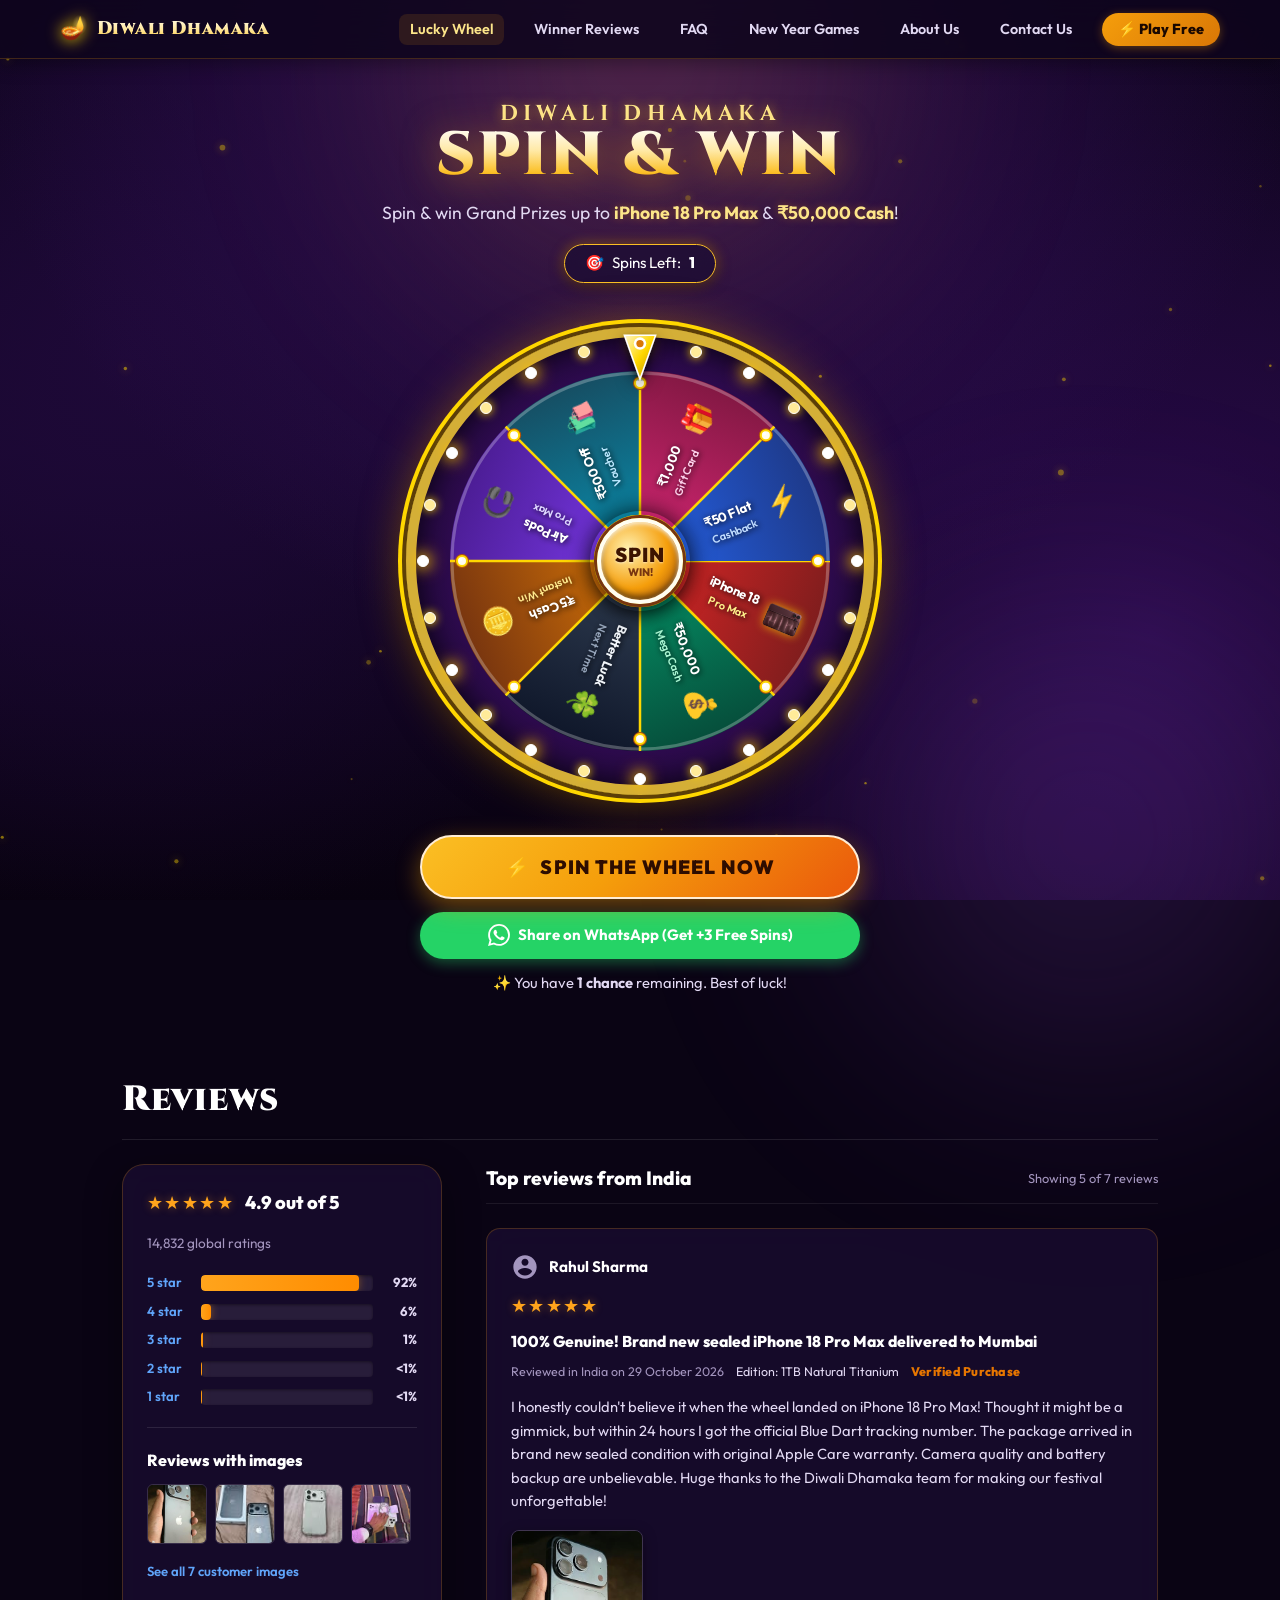
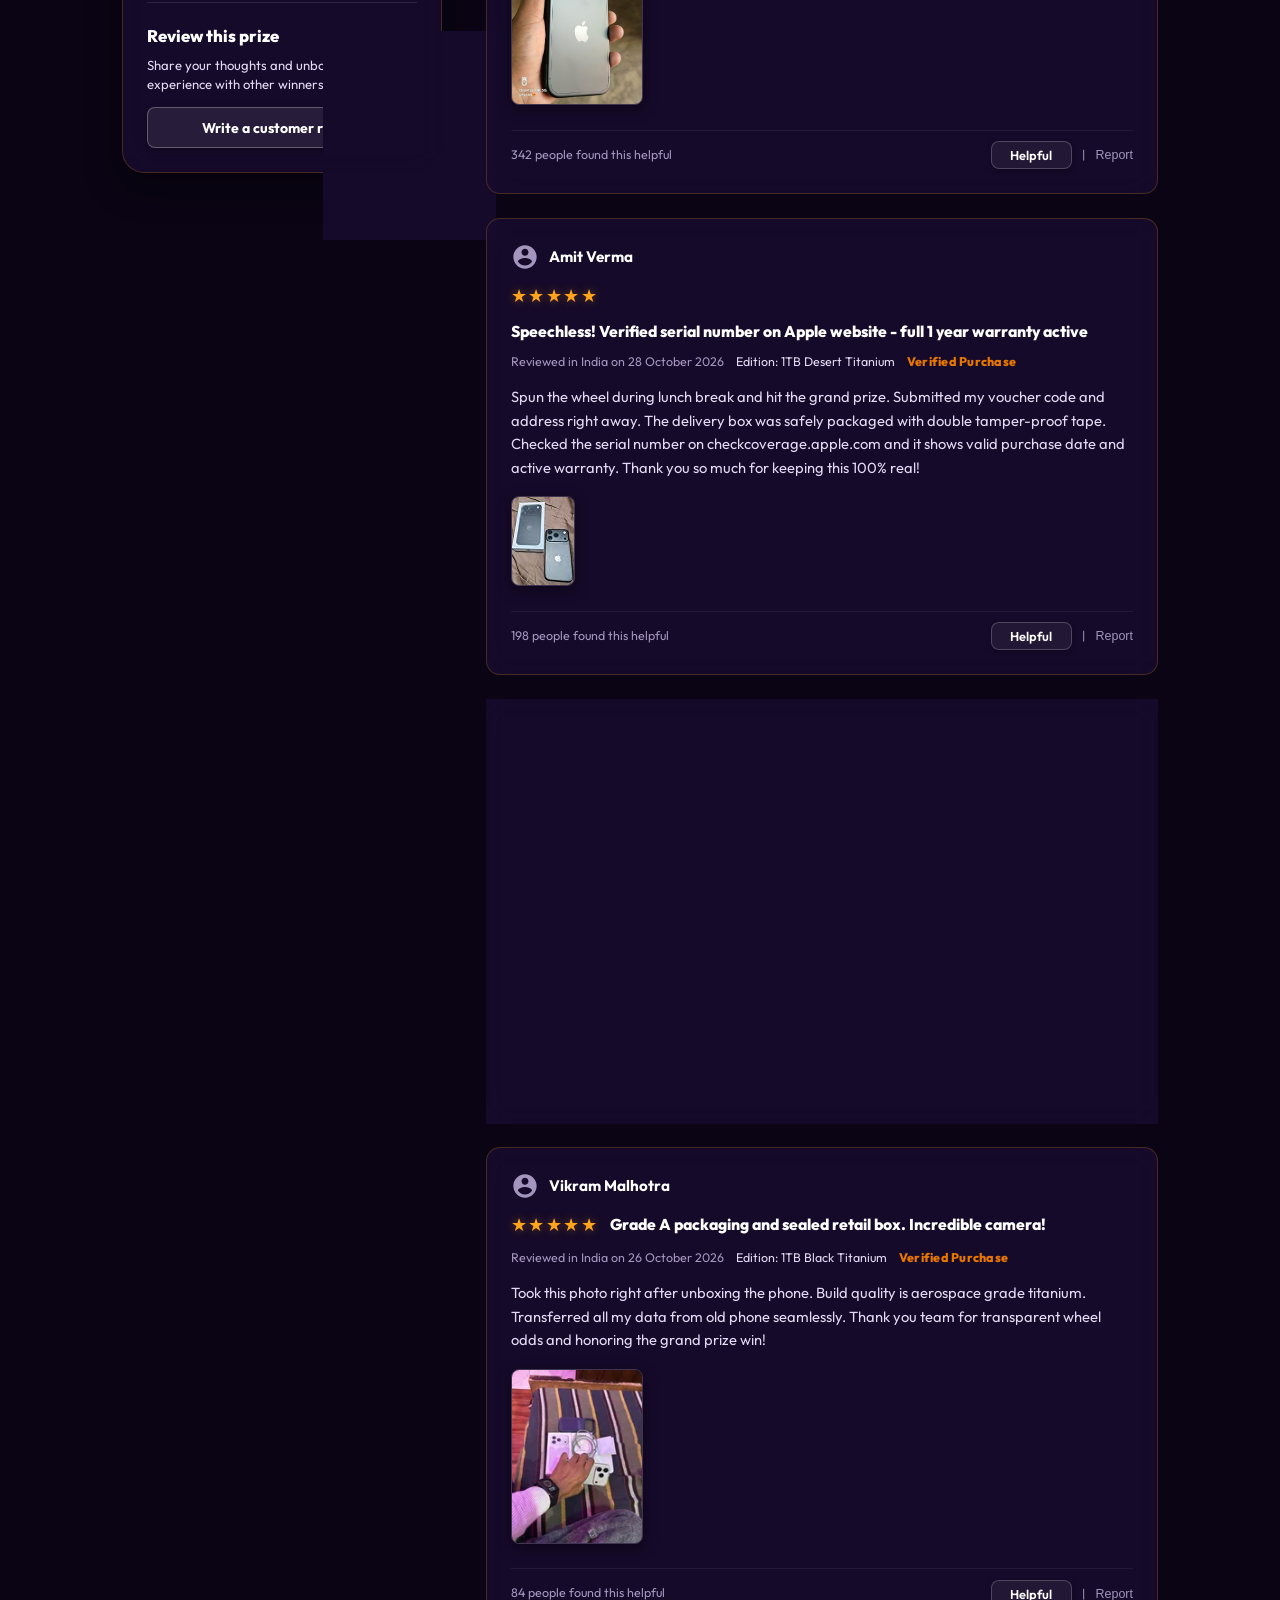
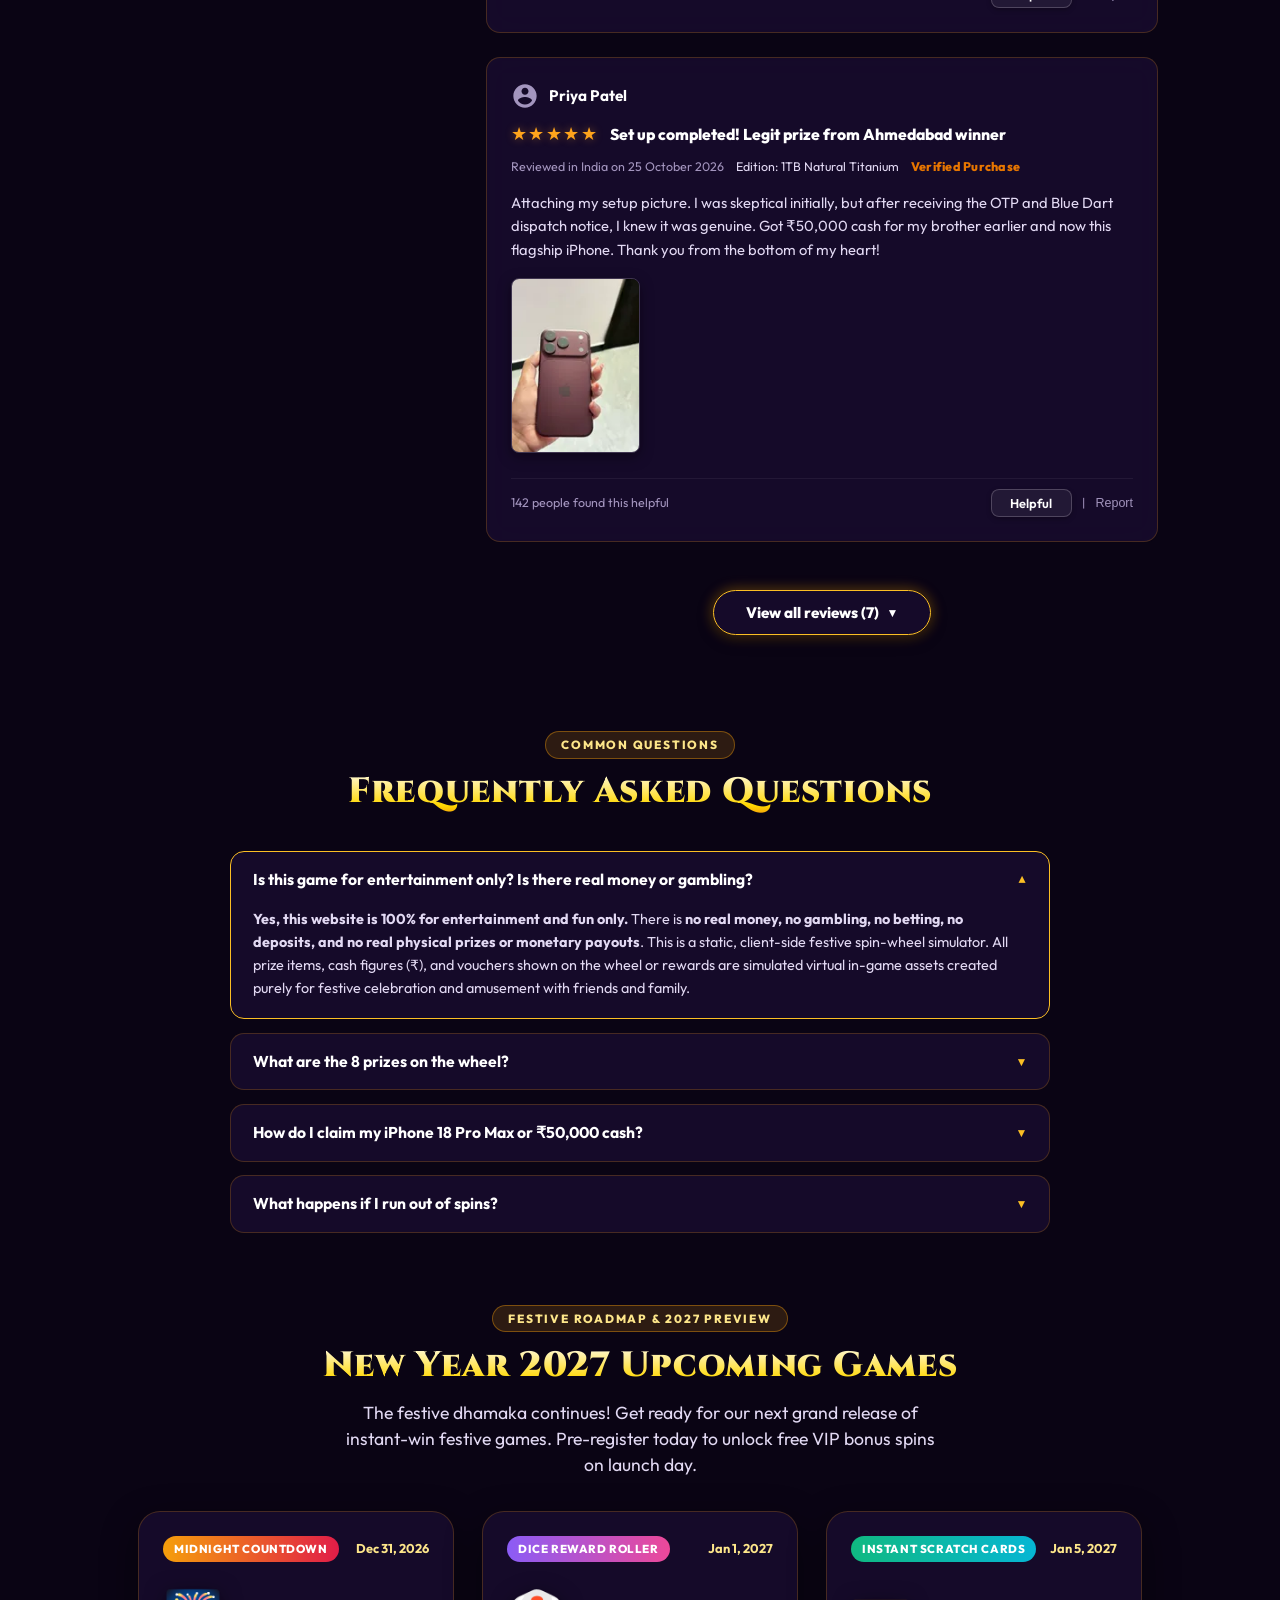
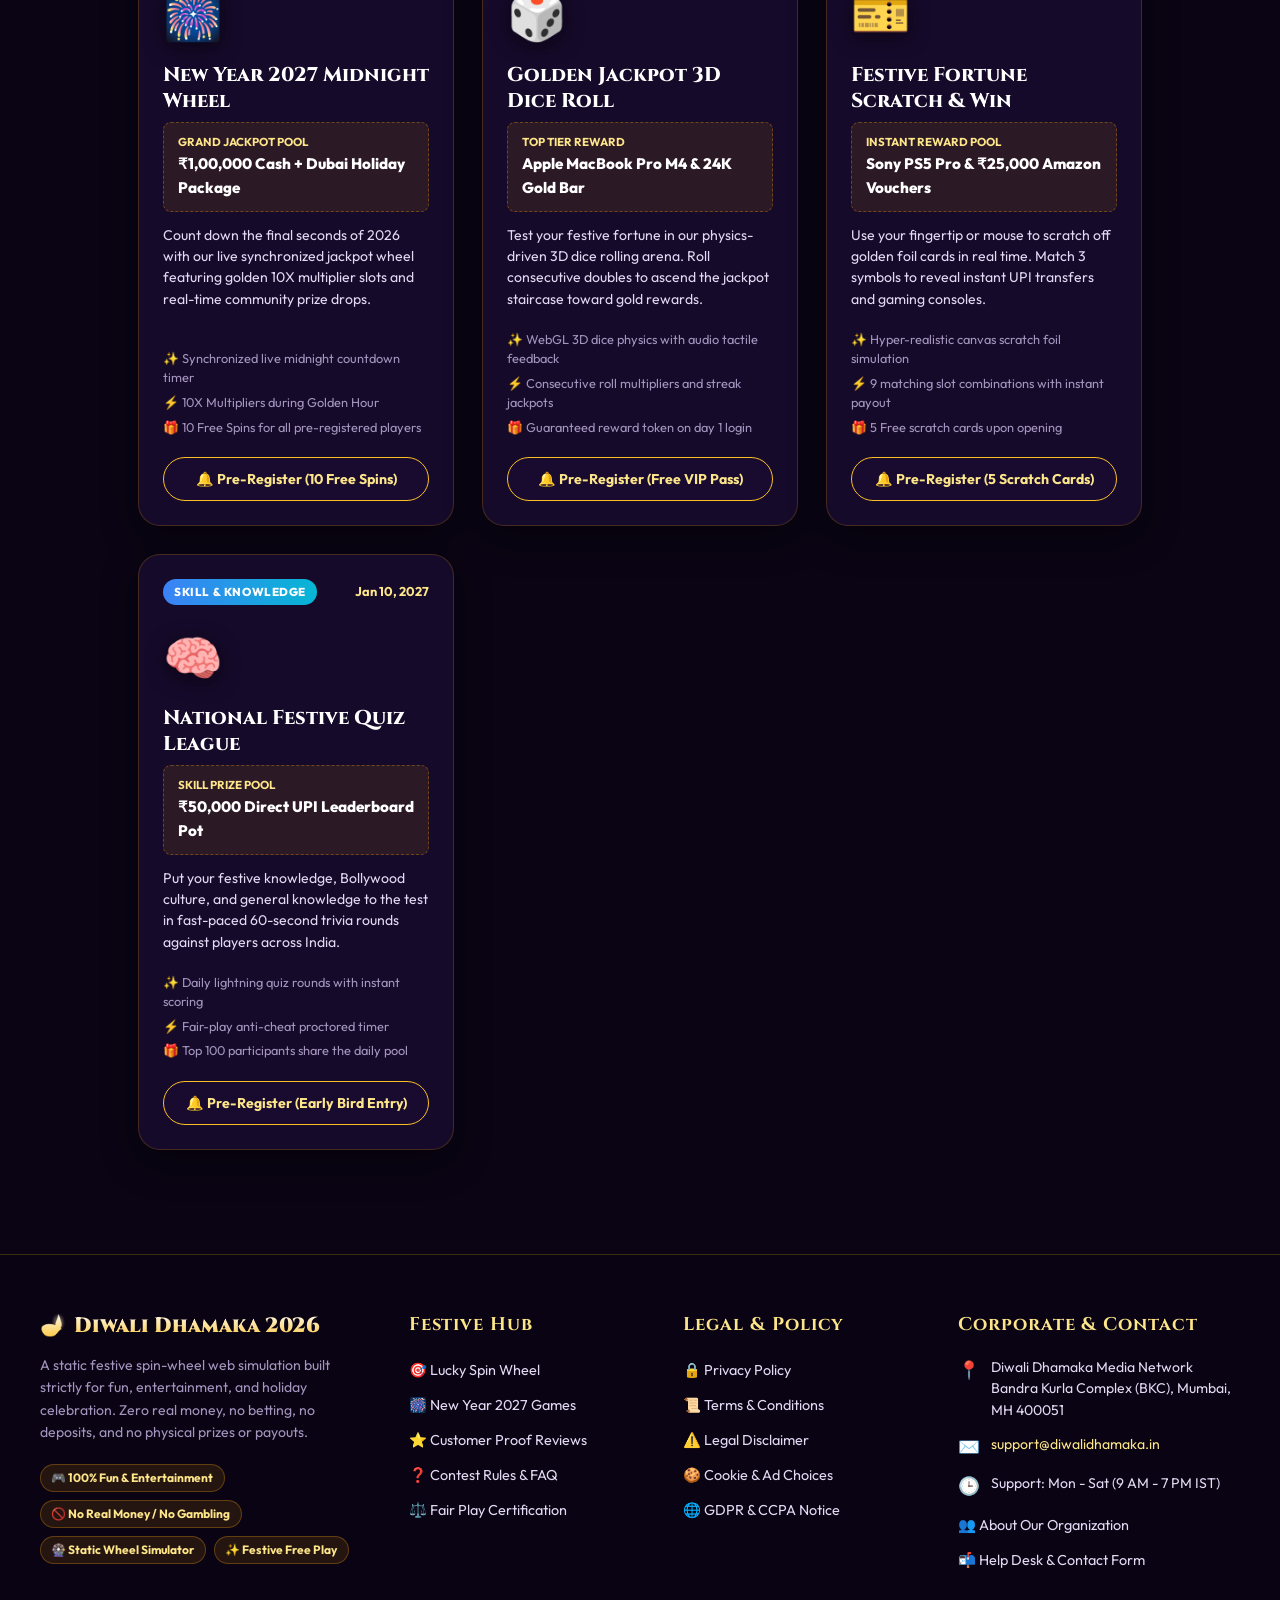
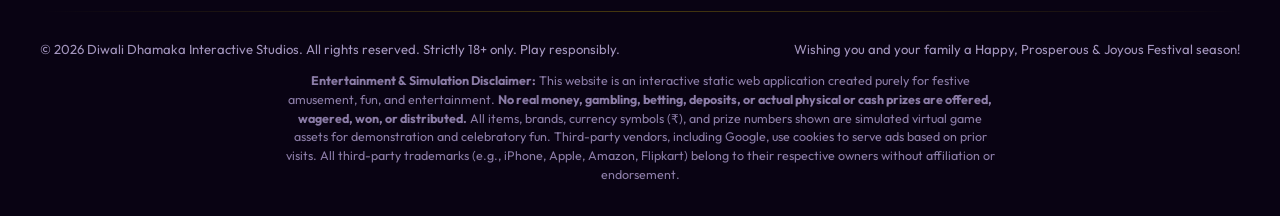
==== index.html @ ac64fba9 "Diwali dhamaka website" ====
<!DOCTYPE html>
<html lang="en">
<head>
  <meta charset="UTF-8">
  <meta name="viewport" content="width=device-width, initial-scale=1.0, maximum-scale=5.0">
  <title>Mega Spin & Win - Diwali Dhamaka 2026</title>
  <meta name="description" content="Spin the lucky wheel to win mega grand prizes including iPhone 18 Pro Max, Rs. 50,000 cash, gift vouchers, and instant rewards!">
  <link rel="preconnect" href="https://fonts.googleapis.com">
  <link rel="preconnect" href="https://fonts.gstatic.com" crossorigin>
  <link href="https://fonts.googleapis.com/css2?family=Cinzel:wght@700;900&family=Outfit:wght@400;500;600;700;800;900&display=swap" rel="stylesheet">
  <link rel="stylesheet" href="styles.css">
</head>
<body>
  <!-- Ambient Background Sparkles & Glows -->
  <div class="ambient-glow glow-top"></div>
  <div class="ambient-glow glow-bottom"></div>
  <canvas id="ambient-canvas" class="ambient-canvas" aria-hidden="true"></canvas>

  <!-- Navigation Header (Responsive & Accessible) -->
  <nav class="site-nav" aria-label="Main Navigation">
    <div class="nav-container">
      <a href="index.html" class="nav-brand">
        <span class="nav-brand-logo">🪔</span>
        <span class="nav-brand-text">Diwali Dhamaka</span>
      </a>

      <ul class="nav-links">
        <li><a href="index.html#wheel-section" class="nav-link active">Lucky Wheel</a></li>
        <li><a href="index.html#reviews" class="nav-link">Winner Reviews</a></li>
        <li><a href="index.html#faq" class="nav-link">FAQ</a></li>
        <li><a href="index.html#upcoming-games" class="nav-link">New Year Games</a></li>
        <li><a href="about-us.html" class="nav-link">About Us</a></li>
        <li><a href="contact-us.html" class="nav-link">Contact Us</a></li>
        <li><a href="index.html#wheel-section" class="nav-link nav-highlight-btn">⚡ Play Free</a></li>
      </ul>

      <button type="button" class="mobile-menu-toggle" id="mobile-menu-toggle" aria-label="Toggle navigation menu" aria-expanded="false">
        ☰
      </button>
    </div>

    <!-- Collapsible Mobile Drawer -->
    <div class="mobile-nav-drawer" id="mobile-nav-drawer">
      <ul class="mobile-nav-list">
        <li><a href="index.html#wheel-section">🎯 Lucky Wheel</a></li>
        <li><a href="index.html#reviews">⭐ Winner Reviews (Amazon Proof)</a></li>
        <li><a href="index.html#faq">❓ Contest Rules &amp; FAQ</a></li>
        <li><a href="index.html#upcoming-games">🎆 New Year 2027 Games</a></li>
        <li><a href="about-us.html">👥 About Us &amp; Organization</a></li>
        <li><a href="contact-us.html">📬 Contact Us &amp; Support</a></li>
        <li><a href="privacy-policy.html">🔒 Privacy Policy</a></li>
        <li><a href="terms.html">📜 Terms of Service</a></li>
        <li><a href="disclaimer.html">⚠️ Legal Disclaimer</a></li>
      </ul>
    </div>
  </nav>

  <!-- Header Section -->
  <header class="site-header">
    <div class="header-container">
      <h1 class="main-title">
        <span class="title-sub">DIWALI DHAMAKA</span>
        <span class="title-main">SPIN &amp; WIN</span>
      </h1>
      <p class="subtitle">Spin &amp; win Grand Prizes up to <strong class="highlight-gold">iPhone 18 Pro Max</strong> &amp; <strong class="highlight-gold">₹50,000 Cash</strong>!</p>
      
      <!-- Top Action Bar (Spins Left only) -->
      <div class="top-stats-bar">
        <div class="stat-pill" id="spins-pill">
          <span class="stat-icon">🎯</span>
          <span class="stat-label">Spins Left:</span>
          <span class="stat-val" id="spins-count">1</span>
        </div>
      </div>
    </div>
  </header>

  <!-- Main Game Stage -->
  <main class="game-container">
    <div class="game-layout">

      <!-- Centered Wheel Section -->
      <section class="wheel-section" id="wheel-section" aria-label="Lucky Spin Wheel">
        <div class="wheel-stage">
          <!-- Outer Golden Glow Ring with Bulbs -->
          <div class="wheel-border-rim" id="wheel-rim">
            <!-- Dynamic 24 LED light bulbs injected via JS -->
            <div class="lights-container" id="lights-container" aria-hidden="true"></div>
            
            <!-- Needle / Ticker at 12 O'Clock -->
            <div class="wheel-ticker" id="wheel-ticker" aria-hidden="true">
              <svg viewBox="0 0 40 50" class="ticker-svg">
                <defs>
                  <linearGradient id="ticker-grad" x1="0%" y1="0%" x2="100%" y2="100%">
                    <stop offset="0%" stop-color="#fff6cc" />
                    <stop offset="50%" stop-color="#ffd700" />
                    <stop offset="100%" stop-color="#b8860b" />
                  </linearGradient>
                  <filter id="ticker-shadow" x="-30%" y="-30%" width="160%" height="160%">
                    <feDropShadow dx="0" dy="4" stdDeviation="3" flood-color="rgba(0,0,0,0.6)" />
                  </filter>
                </defs>
                <polygon points="20,48 5,6 35,6" fill="url(#ticker-grad)" filter="url(#ticker-shadow)" stroke="#fff" stroke-width="1.5" />
                <circle cx="20" cy="14" r="6" fill="#fff" />
                <circle cx="20" cy="14" r="3.5" fill="#d97706" />
              </svg>
            </div>

            <!-- Canvas Element for Wheel -->
            <div class="canvas-wrapper">
              <canvas id="wheel-canvas" width="600" height="600" role="img" aria-label="Spin and win wheel with 8 prizes: iPhone 18 Pro Max, 50,000 rupees, Better luck next time, 5 rupee, AirPods Pro Max, 500 rupee voucher, 1,000 gift card, and 50 rupee cashback"></canvas>
            </div>

            <!-- Center Metallic Spin Button -->
            <div class="wheel-center-hub">
              <button id="spin-btn" class="center-spin-btn" aria-label="Spin the wheel">
                <span class="btn-glow"></span>
                <span class="btn-text">SPIN</span>
                <span class="btn-sub">WIN!</span>
              </button>
            </div>
          </div>
        </div>

        <!-- Wheel Controls & Bonus Actions -->
        <div class="wheel-actions">
          <button id="big-spin-btn" class="primary-action-btn pulse-glow">
            <span class="btn-icon">⚡</span>
            <span class="btn-label">SPIN THE WHEEL NOW</span>
          </button>
          <div class="secondary-actions">
            <a 
              href="#" 
              id="main-whatsapp-share-btn" 
              class="whatsapp-share-btn"
              target="_blank"
              rel="noopener noreferrer"
              title="Share on WhatsApp to get +3 Free Spins"
            >
              <svg xmlns="http://www.w3.org/2000/svg" viewBox="0 0 24 24">
                <path d="M17.472 14.382c-.297-.149-1.758-.867-2.03-.967-.273-.099-.471-.148-.67.15-.197.297-.767.966-.94 1.164-.173.199-.347.223-.644.075-.297-.15-1.255-.463-2.39-1.475-.883-.788-1.48-1.761-1.653-2.059-.173-.297-.018-.458.13-.606.134-.133.298-.347.446-.52.149-.174.198-.298.298-.497.099-.198.05-.371-.025-.52-.075-.149-.669-1.612-.916-2.207-.242-.579-.487-.5-.669-.51-.173-.008-.371-.01-.57-.01-.198 0-.52.074-.792.372-.272.297-1.04 1.016-1.04 2.479 0 1.462 1.065 2.875 1.213 3.074.149.198 2.096 3.2 5.077 4.487.709.306 1.262.489 1.694.625.712.227 1.36.195 1.871.118.571-.085 1.758-.719 2.006-1.413.248-.694.248-1.289.173-1.413-.074-.124-.272-.198-.57-.347m-5.421 7.403h-.004a9.87 9.87 0 01-5.031-1.378l-.361-.214-3.741.982.998-3.648-.235-.374a9.86 9.86 0 01-1.51-5.26c.001-5.45 4.436-9.884 9.888-9.884 2.64 0 5.122 1.03 6.988 2.898a9.825 9.825 0 012.893 6.994c-.003 5.45-4.437 9.884-9.885 9.884m8.413-18.297A11.815 11.815 0 0012.05 0C5.495 0 .16 5.335.157 11.892c0 2.096.547 4.142 1.588 5.945L.057 24l6.305-1.654a11.882 11.882 0 005.683 1.448h.005c6.554 0 11.89-5.335 11.893-11.893a11.821 11.821 0 00-3.48-8.413z"/>
              </svg>
              <span>Share on WhatsApp (Get +3 Free Spins)</span>
            </a>
          </div>
          <p class="chance-hint" id="status-message">✨ Tap <strong>SPIN</strong> to try your luck!</p>
        </div>
      </section>

    </div>

    <!-- Customer Reviews Section (Amazon Style) -->
    <section class="reviews-section" id="reviews" aria-label="Customer Reviews">
      <div class="reviews-header-block">
        <h2 class="amazon-section-title">Reviews</h2>
      </div>

      <div class="amazon-reviews-layout">
        <!-- Left Column: Ratings Summary & Customer Images -->
        <aside class="amazon-summary-col">
          <div class="overall-rating-card">
            <div class="stars-aggregate">
              <div class="star-rating amazon-stars" aria-label="4.9 out of 5 stars">★★★★★</div>
              <span class="rating-score-text">4.9 out of 5</span>
            </div>
            <span class="total-ratings-count">14,832 global ratings</span>

            <!-- 5-Star Histogram Bars -->
            <div class="rating-histogram">
              <div class="histogram-row">
                <span class="hist-label">5 star</span>
                <div class="hist-bar-track">
                  <div class="hist-bar-fill" style="width: 92%;"></div>
                </div>
                <span class="hist-percent">92%</span>
              </div>
              <div class="histogram-row">
                <span class="hist-label">4 star</span>
                <div class="hist-bar-track">
                  <div class="hist-bar-fill" style="width: 6%;"></div>
                </div>
                <span class="hist-percent">6%</span>
              </div>
              <div class="histogram-row">
                <span class="hist-label">3 star</span>
                <div class="hist-bar-track">
                  <div class="hist-bar-fill" style="width: 1%;"></div>
                </div>
                <span class="hist-percent">1%</span>
              </div>
              <div class="histogram-row">
                <span class="hist-label">2 star</span>
                <div class="hist-bar-track">
                  <div class="hist-bar-fill" style="width: 0.5%;"></div>
                </div>
                <span class="hist-percent">&lt;1%</span>
              </div>
              <div class="histogram-row">
                <span class="hist-label">1 star</span>
                <div class="hist-bar-track">
                  <div class="hist-bar-fill" style="width: 0.5%;"></div>
                </div>
                <span class="hist-percent">&lt;1%</span>
              </div>
            </div>

            <div class="amazon-divider"></div>

            <!-- Customer Reviews with Images Strip -->
            <div class="reviews-gallery-block">
              <h3 class="gallery-title">Reviews with images</h3>
              <div class="amazon-image-strip">
                <img src="review iphone 1.jpg" alt="iPhone 18 Pro Max winner customer photo" class="strip-thumb" loading="lazy">
                <img src="review iphone 2.jpg" alt="iPhone 18 Pro Max unboxing photo" class="strip-thumb" loading="lazy">
                <img src="iphone review 3.jpg" alt="iPhone 18 Pro Max delivery box photo" class="strip-thumb" loading="lazy">
                <img src="iphone review 4.webp" alt="iPhone 18 Pro Max titanium back photo" class="strip-thumb" loading="lazy">
                <img src="iphone review 5.webp" alt="iPhone 18 Pro Max setup photo" class="strip-thumb" loading="lazy">
                <img src="iphone review 6.webp" alt="iPhone 18 Pro Max camera screen photo" class="strip-thumb" loading="lazy">
                <img src="iphone review 7.webp" alt="iPhone 18 Pro Max package photo" class="strip-thumb" loading="lazy">
              </div>
              <a href="#reviews-feed" class="see-all-images-link">See all 7 customer images</a>
            </div>

            <div class="amazon-divider"></div>

            <!-- Write a Customer Review Box -->
            <div class="amazon-write-review-box">
              <h3 class="write-review-heading">Review this prize</h3>
              <p class="write-review-sub">Share your thoughts and unboxing experience with other winners</p>
              <button type="button" id="open-write-review-btn" class="amazon-write-btn">Write a customer review</button>
            </div>
          </div>

          <!-- Add Review Form (Temporary Browser Storage Only) -->
          <div id="write-review-container" class="write-review-container" hidden>
            <form id="add-review-form" class="amazon-review-form">
              <div class="form-header">
                <h4 class="form-title">Create Review</h4>
                <button type="button" id="close-review-form-btn" class="close-form-btn" aria-label="Close review form">✕</button>
              </div>

              <div class="form-group">
                <label class="form-label">Overall rating</label>
                <div class="interactive-star-picker" id="star-picker" role="radiogroup" aria-label="Select star rating">
                  <button type="button" class="star-pick-btn selected" data-val="1" aria-label="1 star">★</button>
                  <button type="button" class="star-pick-btn selected" data-val="2" aria-label="2 stars">★</button>
                  <button type="button" class="star-pick-btn selected" data-val="3" aria-label="3 stars">★</button>
                  <button type="button" class="star-pick-btn selected" data-val="4" aria-label="4 stars">★</button>
                  <button type="button" class="star-pick-btn selected" data-val="5" aria-label="5 stars">★</button>
                </div>
                <input type="hidden" id="review-rating-val" value="5">
              </div>

              <div class="form-group">
                <label for="review-user-name" class="form-label">Your Name</label>
                <input type="text" id="review-user-name" class="form-input" placeholder="e.g. Rohit Deshmukh" required>
              </div>

              <div class="form-group">
                <label for="review-headline" class="form-label">Add a headline</label>
                <input type="text" id="review-headline" class="form-input" placeholder="What's most important to know?" required>
              </div>

              <div class="form-group">
                <label for="review-body" class="form-label">Add a written review</label>
                <textarea id="review-body" class="form-textarea" rows="3" placeholder="What did you like about your prize, delivery, or experience?" required></textarea>
              </div>

              <div class="form-group">
                <label for="review-photo-input" class="form-label">Add a photo (optional)</label>
                <input type="file" id="review-photo-input" class="form-file-input" accept="image/*">
                <div id="review-photo-preview" class="photo-preview-wrap" hidden>
                  <img id="preview-img" alt="Uploaded review preview" class="preview-thumb">
                  <button type="button" id="remove-preview-btn" class="remove-photo-btn">✕ Remove photo</button>
                </div>
              </div>

              <div class="form-actions-row">
                <button type="submit" class="amazon-submit-review-btn">Submit Review</button>
                <button type="button" id="cancel-review-btn" class="amazon-cancel-review-btn">Cancel</button>
              </div>
              <p class="form-temp-note">🔒 Saved temporarily in your browser session only (no database storage).</p>
            </form>
          </div>
        </aside>

        <!-- Right Column: Top Reviews Feed -->
        <div class="amazon-feed-col" id="reviews-feed">
          <div class="feed-header-row">
            <h3 class="feed-heading">Top reviews from India</h3>
            <span class="sort-by-text" id="reviews-showing-count">Showing 5 of 7 reviews</span>
          </div>

          <div id="reviews-feed-list" class="reviews-feed-list">
          <!-- Review 1 -->
          <article class="amazon-review-item">
            <div class="amazon-user-row">
              <div class="amazon-avatar-icon">
                <svg viewBox="0 0 24 24" width="28" height="28" fill="#a395be">
                  <path d="M12 2C6.48 2 2 6.48 2 12s4.48 10 10 10 10-4.48 10-10S17.52 2 12 2zm0 3c1.66 0 3 1.34 3 3s-1.34 3-3 3-3-1.34-3-3 1.34-3 3-3zm0 14.2c-2.5 0-4.71-1.28-6-3.22.03-1.99 4-3.08 6-3.08 1.99 0 5.97 1.09 6 3.08-1.29 1.94-3.5 3.22-6 3.22z"/>
                </svg>
              </div>
              <span class="amazon-user-name">Rahul Sharma</span>
            </div>
            <div class="amazon-rating-row">
              <span class="amazon-stars" aria-label="5.0 out of 5 stars">★★★★★</span>
              <h4 class="amazon-review-headline">100% Genuine! Brand new sealed iPhone 18 Pro Max delivered to Mumbai</h4>
            </div>
            <div class="amazon-meta-row">
              <span class="review-date">Reviewed in India on 29 October 2026</span>
              <span class="review-variant">Edition: 1TB Natural Titanium</span>
              <span class="amazon-verified-badge">Verified Purchase</span>
            </div>
            <p class="amazon-review-body">
              I honestly couldn't believe it when the wheel landed on iPhone 18 Pro Max! Thought it might be a gimmick, but within 24 hours I got the official Blue Dart tracking number. The package arrived in brand new sealed condition with original Apple Care warranty. Camera quality and battery backup are unbelievable. Huge thanks to the Diwali Dhamaka team for making our festival unforgettable!
            </p>
            <div class="review-customer-images">
              <img src="review iphone 1.jpg" alt="Rahul Sharma received iPhone 18 Pro Max review image" class="review-thumbnail-img" loading="lazy">
            </div>
            <div class="amazon-review-footer">
              <span class="helpful-count">342 people found this helpful</span>
              <div class="helpful-action-group">
                <button type="button" class="amazon-helpful-btn">Helpful</button>
                <span class="amazon-pipe">|</span>
                <button type="button" class="amazon-report-btn">Report</button>
              </div>
            </div>
          </article>

          <!-- Review 2 -->
          <article class="amazon-review-item">
            <div class="amazon-user-row">
              <div class="amazon-avatar-icon">
                <svg viewBox="0 0 24 24" width="28" height="28" fill="#a395be">
                  <path d="M12 2C6.48 2 2 6.48 2 12s4.48 10 10 10 10-4.48 10-10S17.52 2 12 2zm0 3c1.66 0 3 1.34 3 3s-1.34 3-3 3-3-1.34-3-3 1.34-3 3-3zm0 14.2c-2.5 0-4.71-1.28-6-3.22.03-1.99 4-3.08 6-3.08 1.99 0 5.97 1.09 6 3.08-1.29 1.94-3.5 3.22-6 3.22z"/>
                </svg>
              </div>
              <span class="amazon-user-name">Amit Verma</span>
            </div>
            <div class="amazon-rating-row">
              <span class="amazon-stars" aria-label="5.0 out of 5 stars">★★★★★</span>
              <h4 class="amazon-review-headline">Speechless! Verified serial number on Apple website - full 1 year warranty active</h4>
            </div>
            <div class="amazon-meta-row">
              <span class="review-date">Reviewed in India on 28 October 2026</span>
              <span class="review-variant">Edition: 1TB Desert Titanium</span>
              <span class="amazon-verified-badge">Verified Purchase</span>
            </div>
            <p class="amazon-review-body">
              Spun the wheel during lunch break and hit the grand prize. Submitted my voucher code and address right away. The delivery box was safely packaged with double tamper-proof tape. Checked the serial number on checkcoverage.apple.com and it shows valid purchase date and active warranty. Thank you so much for keeping this 100% real!
            </p>
            <div class="review-customer-images">
              <img src="review iphone 2.jpg" alt="Amit Verma unboxing photo" class="review-thumbnail-img" loading="lazy">
            </div>
            <div class="amazon-review-footer">
              <span class="helpful-count">198 people found this helpful</span>
              <div class="helpful-action-group">
                <button type="button" class="amazon-helpful-btn">Helpful</button>
                <span class="amazon-pipe">|</span>
                <button type="button" class="amazon-report-btn">Report</button>
              </div>
            </div>
          </article>

          <!-- Review 3 -->
          <article class="amazon-review-item">
            <div class="amazon-user-row">
              <div class="amazon-avatar-icon">
                <svg viewBox="0 0 24 24" width="28" height="28" fill="#a395be">
                  <path d="M12 2C6.48 2 2 6.48 2 12s4.48 10 10 10 10-4.48 10-10S17.52 2 12 2zm0 3c1.66 0 3 1.34 3 3s-1.34 3-3 3-3-1.34-3-3 1.34-3 3-3zm0 14.2c-2.5 0-4.71-1.28-6-3.22.03-1.99 4-3.08 6-3.08 1.99 0 5.97 1.09 6 3.08-1.29 1.94-3.5 3.22-6 3.22z"/>
                </svg>
              </div>
              <span class="amazon-user-name">Pooja Gupta</span>
            </div>
            <div class="amazon-rating-row">
              <span class="amazon-stars" aria-label="5.0 out of 5 stars">★★★★★</span>
              <h4 class="amazon-review-headline">Fastest delivery ever! Best Diwali gift my family has ever received</h4>
            </div>
            <div class="amazon-meta-row">
              <span class="review-date">Reviewed in India on 27 October 2026</span>
              <span class="review-variant">Edition: 1TB White Titanium</span>
              <span class="amazon-verified-badge">Verified Purchase</span>
            </div>
            <p class="amazon-review-body">
              Sharing my honest review with photo proof. Received within 48 hours in Bengaluru. The device is blazing fast, display brightness under sunlight is amazing, and the dynamic island features are so fluid. Everyone in my office couldn't believe I won it from the festive lucky spin. Best festive Dhamaka ever!
            </p>
            <div class="review-customer-images">
              <img src="iphone review 3.jpg" alt="Pooja Gupta delivery box review image" class="review-thumbnail-img" loading="lazy">
            </div>
            <div class="amazon-review-footer">
              <span class="helpful-count">115 people found this helpful</span>
              <div class="helpful-action-group">
                <button type="button" class="amazon-helpful-btn">Helpful</button>
                <span class="amazon-pipe">|</span>
                <button type="button" class="amazon-report-btn">Report</button>
              </div>
            </div>
          </article>

          <!-- Review 4 -->
          <article class="amazon-review-item">
            <div class="amazon-user-row">
              <div class="amazon-avatar-icon">
                <svg viewBox="0 0 24 24" width="28" height="28" fill="#a395be">
                  <path d="M12 2C6.48 2 2 6.48 2 12s4.48 10 10 10 10-4.48 10-10S17.52 2 12 2zm0 3c1.66 0 3 1.34 3 3s-1.34 3-3 3-3-1.34-3-3 1.34-3 3-3zm0 14.2c-2.5 0-4.71-1.28-6-3.22.03-1.99 4-3.08 6-3.08 1.99 0 5.97 1.09 6 3.08-1.29 1.94-3.5 3.22-6 3.22z"/>
                </svg>
              </div>
              <span class="amazon-user-name">Vikram Malhotra</span>
            </div>
            <div class="amazon-rating-row">
              <span class="amazon-stars" aria-label="5.0 out of 5 stars">★★★★★</span>
              <h4 class="amazon-review-headline">Grade A packaging and sealed retail box. Incredible camera!</h4>
            </div>
            <div class="amazon-meta-row">
              <span class="review-date">Reviewed in India on 26 October 2026</span>
              <span class="review-variant">Edition: 1TB Black Titanium</span>
              <span class="amazon-verified-badge">Verified Purchase</span>
            </div>
            <p class="amazon-review-body">
              Took this photo right after unboxing the phone. Build quality is aerospace grade titanium. Transferred all my data from old phone seamlessly. Thank you team for transparent wheel odds and honoring the grand prize win!
            </p>
            <div class="review-customer-images">
              <img src="iphone review 4.webp" alt="Vikram Malhotra titanium back photo" class="review-thumbnail-img" loading="lazy">
            </div>
            <div class="amazon-review-footer">
              <span class="helpful-count">84 people found this helpful</span>
              <div class="helpful-action-group">
                <button type="button" class="amazon-helpful-btn">Helpful</button>
                <span class="amazon-pipe">|</span>
                <button type="button" class="amazon-report-btn">Report</button>
              </div>
            </div>
          </article>

          <!-- Review 5 -->
          <article class="amazon-review-item">
            <div class="amazon-user-row">
              <div class="amazon-avatar-icon">
                <svg viewBox="0 0 24 24" width="28" height="28" fill="#a395be">
                  <path d="M12 2C6.48 2 2 6.48 2 12s4.48 10 10 10 10-4.48 10-10S17.52 2 12 2zm0 3c1.66 0 3 1.34 3 3s-1.34 3-3 3-3-1.34-3-3 1.34-3 3-3zm0 14.2c-2.5 0-4.71-1.28-6-3.22.03-1.99 4-3.08 6-3.08 1.99 0 5.97 1.09 6 3.08-1.29 1.94-3.5 3.22-6 3.22z"/>
                </svg>
              </div>
              <span class="amazon-user-name">Priya Patel</span>
            </div>
            <div class="amazon-rating-row">
              <span class="amazon-stars" aria-label="5.0 out of 5 stars">★★★★★</span>
              <h4 class="amazon-review-headline">Set up completed! Legit prize from Ahmedabad winner</h4>
            </div>
            <div class="amazon-meta-row">
              <span class="review-date">Reviewed in India on 25 October 2026</span>
              <span class="review-variant">Edition: 1TB Natural Titanium</span>
              <span class="amazon-verified-badge">Verified Purchase</span>
            </div>
            <p class="amazon-review-body">
              Attaching my setup picture. I was skeptical initially, but after receiving the OTP and Blue Dart dispatch notice, I knew it was genuine. Got ₹50,000 cash for my brother earlier and now this flagship iPhone. Thank you from the bottom of my heart!
            </p>
            <div class="review-customer-images">
              <img src="iphone review 5.webp" alt="Priya Patel setup photo" class="review-thumbnail-img" loading="lazy">
            </div>
            <div class="amazon-review-footer">
              <span class="helpful-count">142 people found this helpful</span>
              <div class="helpful-action-group">
                <button type="button" class="amazon-helpful-btn">Helpful</button>
                <span class="amazon-pipe">|</span>
                <button type="button" class="amazon-report-btn">Report</button>
              </div>
            </div>
          </article>

          <!-- Review 6 (Collapsible) -->
          <article class="amazon-review-item review-collapsible" style="display: none;">
            <div class="amazon-user-row">
              <div class="amazon-avatar-icon">
                <svg viewBox="0 0 24 24" width="28" height="28" fill="#a395be">
                  <path d="M12 2C6.48 2 2 6.48 2 12s4.48 10 10 10 10-4.48 10-10S17.52 2 12 2zm0 3c1.66 0 3 1.34 3 3s-1.34 3-3 3-3-1.34-3-3 1.34-3 3-3zm0 14.2c-2.5 0-4.71-1.28-6-3.22.03-1.99 4-3.08 6-3.08 1.99 0 5.97 1.09 6 3.08-1.29 1.94-3.5 3.22-6 3.22z"/>
                </svg>
              </div>
              <span class="amazon-user-name">Sneha Reddy</span>
            </div>
            <div class="amazon-rating-row">
              <span class="amazon-stars" aria-label="5.0 out of 5 stars">★★★★★</span>
              <h4 class="amazon-review-headline">Stunning camera and smooth iOS experience</h4>
            </div>
            <div class="amazon-meta-row">
              <span class="review-date">Reviewed in India on 24 October 2026</span>
              <span class="review-variant">Edition: 1TB Desert Titanium</span>
              <span class="amazon-verified-badge">Verified Purchase</span>
            </div>
            <p class="amazon-review-body">
              Took this photo showing the gorgeous titanium frame and display. Everything came sealed with original cable and Apple documentation. Definitely worth participating in this festive lucky wheel event!
            </p>
            <div class="review-customer-images">
              <img src="iphone review 6.webp" alt="Sneha Reddy camera screen photo" class="review-thumbnail-img" loading="lazy">
            </div>
            <div class="amazon-review-footer">
              <span class="helpful-count">67 people found this helpful</span>
              <div class="helpful-action-group">
                <button type="button" class="amazon-helpful-btn">Helpful</button>
                <span class="amazon-pipe">|</span>
                <button type="button" class="amazon-report-btn">Report</button>
              </div>
            </div>
          </article>

          <!-- Review 7 (Collapsible) -->
          <article class="amazon-review-item review-collapsible" style="display: none;">
            <div class="amazon-user-row">
              <div class="amazon-avatar-icon">
                <svg viewBox="0 0 24 24" width="28" height="28" fill="#a395be">
                  <path d="M12 2C6.48 2 2 6.48 2 12s4.48 10 10 10 10-4.48 10-10S17.52 2 12 2zm0 3c1.66 0 3 1.34 3 3s-1.34 3-3 3-3-1.34-3-3 1.34-3 3-3zm0 14.2c-2.5 0-4.71-1.28-6-3.22.03-1.99 4-3.08 6-3.08 1.99 0 5.97 1.09 6 3.08-1.29 1.94-3.5 3.22-6 3.22z"/>
                </svg>
              </div>
              <span class="amazon-user-name">Ananya Joshi</span>
            </div>
            <div class="amazon-rating-row">
              <span class="amazon-stars" aria-label="5.0 out of 5 stars">★★★★★</span>
              <h4 class="amazon-review-headline">Safe and prompt courier delivery to Pune. Fully verified!</h4>
            </div>
            <div class="amazon-meta-row">
              <span class="review-date">Reviewed in India on 23 October 2026</span>
              <span class="review-variant">Edition: 1TB Natural Titanium</span>
              <span class="amazon-verified-badge">Verified Purchase</span>
            </div>
            <p class="amazon-review-body">
              Here is my delivery box package photo. Everything from claim code entry to doorstep delivery was handled with top-notch professionalism. Best lucky spin experience ever!
            </p>
            <div class="review-customer-images">
              <img src="iphone review 7.webp" alt="Ananya Joshi delivery package photo" class="review-thumbnail-img" loading="lazy">
            </div>
            <div class="amazon-review-footer">
              <span class="helpful-count">53 people found this helpful</span>
              <div class="helpful-action-group">
                <button type="button" class="amazon-helpful-btn">Helpful</button>
                <span class="amazon-pipe">|</span>
                <button type="button" class="amazon-report-btn">Report</button>
              </div>
            </div>
          </article>
          </div>

          <!-- Pagination: View All Reviews Button -->
          <div class="reviews-pagination-row">
            <button type="button" id="view-all-reviews-btn" class="amazon-view-all-btn">
              <span id="view-all-text">View all reviews (7)</span>
              <span id="view-all-arrow" class="btn-arrow">▼</span>
            </button>
          </div>
        </div>
      </div>
    </section>

    <!-- Rules & FAQ Section (Native Semantic Details) -->
    <section class="faq-section" id="faq">
      <div class="section-title-wrap">
        <span class="section-eyebrow">COMMON QUESTIONS</span>
        <h2 class="section-heading"><span>Frequently Asked Questions</span></h2>
      </div>
      <div class="faq-accordion">
        <details class="faq-item" open>
          <summary class="faq-question">
            <span>Is this game for entertainment only? Is there real money or gambling?</span>
            <span class="faq-arrow">▼</span>
          </summary>
          <div class="faq-answer">
            <p><strong>Yes, this website is 100% for entertainment and fun only.</strong> There is <strong>no real money, no gambling, no betting, no deposits, and no real physical prizes or monetary payouts</strong>. This is a static, client-side festive spin-wheel simulator. All prize items, cash figures (₹), and vouchers shown on the wheel or rewards are simulated virtual in-game assets created purely for festive celebration and amusement with friends and family.</p>
          </div>
        </details>

        <details class="faq-item">
          <summary class="faq-question">
            <span>What are the 8 prizes on the wheel?</span>
            <span class="faq-arrow">▼</span>
          </summary>
          <div class="faq-answer">
            <p>The wheel is divided into 8 equal parts featuring:</p>
            <ul>
              <li><strong>Slot 1:</strong> 📱 <em>Grand Prize:</em> Brand new <strong>iPhone 18 Pro Max (1TB)</strong></li>
              <li><strong>Slot 2:</strong> 💰 <em>2nd Grand Prize:</em> <strong>₹50,000 Mega Cash</strong> credited directly via UPI/Bank</li>
              <li><strong>Slot 3:</strong> 🍀 <strong>Better Luck Next Time</strong> (Claim free bonus spins!)</li>
              <li><strong>Slot 4:</strong> 🪙 <strong>₹5 Instant Pocket Cash</strong> prize</li>
              <li><strong>Slot 5:</strong> 🎧 <strong>Apple AirPods Pro Max</strong></li>
              <li><strong>Slot 6:</strong> 🛍️ <strong>₹500 Shopping Voucher</strong> for top fashion &amp; electronics</li>
              <li><strong>Slot 7:</strong> 🎁 <strong>₹1,000 Amazon / Flipkart Gift Voucher</strong></li>
              <li><strong>Slot 8:</strong> ⚡ <strong>₹50 Instant UPI Cashback</strong></li>
            </ul>
          </div>
        </details>

        <details class="faq-item">
          <summary class="faq-question">
            <span>How do I claim my iPhone 18 Pro Max or ₹50,000 cash?</span>
            <span class="faq-arrow">▼</span>
          </summary>
          <div class="faq-answer">
            <p>When you land on any prize, a winner certificate code is instantly generated. Click <strong>"Claim Reward Now"</strong> to copy your unique redemption code and submit your delivery address or UPI ID.</p>
          </div>
        </details>

        <details class="faq-item">
          <summary class="faq-question">
            <span>What happens if I run out of spins?</span>
            <span class="faq-arrow">▼</span>
          </summary>
          <div class="faq-answer">
            <p>You can click the <strong>"Share on WhatsApp"</strong> button anytime to share with friends and get <strong>+3 Free Spins</strong> to keep playing!</p>
          </div>
        </details>
      </div>
    </section>

    <!-- New Year 2027 Upcoming Games Section -->
    <section class="upcoming-games-section" id="upcoming-games" aria-label="Upcoming New Year 2027 Games">
      <div class="section-title-wrap">
        <span class="section-eyebrow">FESTIVE ROADMAP &amp; 2027 PREVIEW</span>
        <h2 class="section-heading"><span>New Year 2027 Upcoming Games</span></h2>
        <p class="subtitle">The festive dhamaka continues! Get ready for our next grand release of instant-win festive games. Pre-register today to unlock free VIP bonus spins on launch day.</p>
      </div>

      <div class="upcoming-grid">
        <!-- Game 1 -->
        <article class="upcoming-card">
          <div class="upcoming-header-row">
            <span class="upcoming-badge badge-ny">MIDNIGHT COUNTDOWN</span>
            <span class="upcoming-date">Dec 31, 2026</span>
          </div>
          <div class="upcoming-icon-wrap" aria-hidden="true">🎆</div>
          <h3 class="upcoming-title">New Year 2027 Midnight Wheel</h3>
          <div class="upcoming-prize-box">
            <span class="upcoming-prize-label">Grand Jackpot Pool</span>
            <span class="upcoming-prize-val">₹1,00,000 Cash + Dubai Holiday Package</span>
          </div>
          <p class="upcoming-desc">
            Count down the final seconds of 2026 with our live synchronized jackpot wheel featuring golden 10X multiplier slots and real-time community prize drops.
          </p>
          <ul class="upcoming-features">
            <li>✨ Synchronized live midnight countdown timer</li>
            <li>⚡ 10X Multipliers during Golden Hour</li>
            <li>🎁 10 Free Spins for all pre-registered players</li>
          </ul>
          <button type="button" class="upcoming-notify-btn" data-game="New Year 2027 Midnight Wheel">
            <span>🔔 Pre-Register (10 Free Spins)</span>
          </button>
        </article>

        <!-- Game 2 -->
        <article class="upcoming-card">
          <div class="upcoming-header-row">
            <span class="upcoming-badge badge-dice">DICE REWARD ROLLER</span>
            <span class="upcoming-date">Jan 1, 2027</span>
          </div>
          <div class="upcoming-icon-wrap" aria-hidden="true">🎲</div>
          <h3 class="upcoming-title">Golden Jackpot 3D Dice Roll</h3>
          <div class="upcoming-prize-box">
            <span class="upcoming-prize-label">Top Tier Reward</span>
            <span class="upcoming-prize-val">Apple MacBook Pro M4 &amp; 24K Gold Bar</span>
          </div>
          <p class="upcoming-desc">
            Test your festive fortune in our physics-driven 3D dice rolling arena. Roll consecutive doubles to ascend the jackpot staircase toward gold rewards.
          </p>
          <ul class="upcoming-features">
            <li>✨ WebGL 3D dice physics with audio tactile feedback</li>
            <li>⚡ Consecutive roll multipliers and streak jackpots</li>
            <li>🎁 Guaranteed reward token on day 1 login</li>
          </ul>
          <button type="button" class="upcoming-notify-btn" data-game="Golden Jackpot 3D Dice Roll">
            <span>🔔 Pre-Register (Free VIP Pass)</span>
          </button>
        </article>

        <!-- Game 3 -->
        <article class="upcoming-card">
          <div class="upcoming-header-row">
            <span class="upcoming-badge badge-scratch">INSTANT SCRATCH CARDS</span>
            <span class="upcoming-date">Jan 5, 2027</span>
          </div>
          <div class="upcoming-icon-wrap" aria-hidden="true">🎫</div>
          <h3 class="upcoming-title">Festive Fortune Scratch &amp; Win</h3>
          <div class="upcoming-prize-box">
            <span class="upcoming-prize-label">Instant Reward Pool</span>
            <span class="upcoming-prize-val">Sony PS5 Pro &amp; ₹25,000 Amazon Vouchers</span>
          </div>
          <p class="upcoming-desc">
            Use your fingertip or mouse to scratch off golden foil cards in real time. Match 3 symbols to reveal instant UPI transfers and gaming consoles.
          </p>
          <ul class="upcoming-features">
            <li>✨ Hyper-realistic canvas scratch foil simulation</li>
            <li>⚡ 9 matching slot combinations with instant payout</li>
            <li>🎁 5 Free scratch cards upon opening</li>
          </ul>
          <button type="button" class="upcoming-notify-btn" data-game="Festive Fortune Scratch & Win">
            <span>🔔 Pre-Register (5 Scratch Cards)</span>
          </button>
        </article>

        <!-- Game 4 -->
        <article class="upcoming-card">
          <div class="upcoming-header-row">
            <span class="upcoming-badge badge-trivia">SKILL &amp; KNOWLEDGE</span>
            <span class="upcoming-date">Jan 10, 2027</span>
          </div>
          <div class="upcoming-icon-wrap" aria-hidden="true">🧠</div>
          <h3 class="upcoming-title">National Festive Quiz League</h3>
          <div class="upcoming-prize-box">
            <span class="upcoming-prize-label">Skill Prize Pool</span>
            <span class="upcoming-prize-val">₹50,000 Direct UPI Leaderboard Pot</span>
          </div>
          <p class="upcoming-desc">
            Put your festive knowledge, Bollywood culture, and general knowledge to the test in fast-paced 60-second trivia rounds against players across India.
          </p>
          <ul class="upcoming-features">
            <li>✨ Daily lightning quiz rounds with instant scoring</li>
            <li>⚡ Fair-play anti-cheat proctored timer</li>
            <li>🎁 Top 100 participants share the daily pool</li>
          </ul>
          <button type="button" class="upcoming-notify-btn" data-game="National Festive Quiz League">
            <span>🔔 Pre-Register (Early Bird Entry)</span>
          </button>
        </article>
      </div>
    </section>
  </main>

  <!-- Modal Dialog for Prize Announcement (Native HTML5 <dialog> with modern discrete transition) -->
  <dialog id="prize-dialog" class="prize-modal" aria-labelledby="dialog-title" closedby="any">
    <div class="modal-card" id="modal-card">
      <button type="button" class="modal-close-btn" id="dialog-close-btn" aria-label="Close dialog">✕</button>
      
      <!-- Step 1: Prize Reveal View -->
      <div id="modal-reveal-view">
        <div class="modal-celebration" id="modal-celebration">
          <div class="confetti-burst-icon" id="modal-icon">🎉</div>
          <div class="sparkle-ring"></div>
        </div>

        <div class="modal-body">
          <span class="prize-tag" id="modal-tag">MEGA WINNER</span>
          <h2 id="dialog-title" class="modal-title">Congratulations!</h2>
          <p class="modal-subtitle" id="modal-subtitle">You have unlocked an amazing prize!</p>
          
          <div class="won-prize-box" id="modal-prize-box">
            <div class="won-icon" id="won-prize-icon">📱</div>
            <div class="won-details">
              <div class="won-name" id="won-prize-name">iPhone 18 Pro Max</div>
              <div class="won-desc" id="won-prize-desc">Grand Prize Edition - 1TB Titanium Edition</div>
            </div>
          </div>

          <div class="modal-actions">
            <button type="button" id="claim-now-btn" class="modal-action-btn primary">
              <span>🎁 Claim Reward Now</span>
            </button>
            <button type="button" id="modal-spin-again-btn" class="modal-action-btn secondary" autofocus>
              <span>🎡 Spin Again</span>
            </button>
          </div>
        </div>
      </div>

      <!-- Step 2: Share with Friends & Claim Confirmation Card -->
      <div id="modal-claim-card" hidden>
        <div class="modal-celebration">
          <div class="confetti-burst-icon">🎁</div>
          <div class="sparkle-ring"></div>
        </div>

        <div class="modal-body">
          <span class="prize-tag" style="background: linear-gradient(90deg, #10b981, #0891b2);">REWARD PENDING</span>
          <h2 class="modal-title">Share with Friends &amp; Claim</h2>
          <p class="modal-subtitle">Celebrate your win! Share this Diwali offer with your friends and family on WhatsApp.</p>

          <div class="claim-share-card">
            <a 
              href="#" 
              id="whatsappShareBtn" 
              class="whatsapp-share-btn"
              target="_blank"
              rel="noopener noreferrer"
              title="Share on WhatsApp to get +3 Free Spins"
            >
              <!-- WhatsApp Icon (SVG) -->
              <svg xmlns="http://www.w3.org/2000/svg" viewBox="0 0 24 24">
                <path d="M17.472 14.382c-.297-.149-1.758-.867-2.03-.967-.273-.099-.471-.148-.67.15-.197.297-.767.966-.94 1.164-.173.199-.347.223-.644.075-.297-.15-1.255-.463-2.39-1.475-.883-.788-1.48-1.761-1.653-2.059-.173-.297-.018-.458.13-.606.134-.133.298-.347.446-.52.149-.174.198-.298.298-.497.099-.198.05-.371-.025-.52-.075-.149-.669-1.612-.916-2.207-.242-.579-.487-.5-.669-.51-.173-.008-.371-.01-.57-.01-.198 0-.52.074-.792.372-.272.297-1.04 1.016-1.04 2.479 0 1.462 1.065 2.875 1.213 3.074.149.198 2.096 3.2 5.077 4.487.709.306 1.262.489 1.694.625.712.227 1.36.195 1.871.118.571-.085 1.758-.719 2.006-1.413.248-.694.248-1.289.173-1.413-.074-.124-.272-.198-.57-.347m-5.421 7.403h-.004a9.87 9.87 0 01-5.031-1.378l-.361-.214-3.741.982.998-3.648-.235-.374a9.86 9.86 0 01-1.51-5.26c.001-5.45 4.436-9.884 9.888-9.884 2.64 0 5.122 1.03 6.988 2.898a9.825 9.825 0 012.893 6.994c-.003 5.45-4.437 9.884-9.885 9.884m8.413-18.297A11.815 11.815 0 0012.05 0C5.495 0 .16 5.335.157 11.892c0 2.096.547 4.142 1.588 5.945L.057 24l6.305-1.654a11.882 11.882 0 005.683 1.448h.005c6.554 0 11.89-5.335 11.893-11.893a11.821 11.821 0 00-3.48-8.413z"/>
              </svg>
              <span>Share on WhatsApp (CLAIM IT)</span>
            </a>

            <div class="bonus-spins-badge">
              <span class="bonus-badge-icon">🎁</span>
              <span>Share on WhatsApp with 5 groups to <strong>CLAIM IT</strong>!</span>
            </div>
          </div>
        </div>
      </div>
    </div>
  </dialog>

  <!-- Confetti Canvas Overlay -->
  <canvas id="confetti-canvas" class="confetti-canvas" aria-hidden="true"></canvas>

  <!-- Toast Notification Container -->
  <div id="toast-container" class="toast-container" role="status" aria-live="polite"></div>

  <!-- Footer (4-Column Professional AdSense Layout) -->
  <footer class="site-footer">
    <div class="footer-container">
      <div class="footer-grid">
        <!-- Col 1: About & Trust -->
        <div class="footer-col">
          <div class="footer-brand-title">
            <span aria-hidden="true">🪔</span>
            <span>Diwali Dhamaka 2026</span>
          </div>
          <p class="footer-about-text">
            A static festive spin-wheel web simulation built strictly for fun, entertainment, and holiday celebration. Zero real money, no betting, no deposits, and no physical prizes or payouts.
          </p>
          <div class="footer-trust-badges">
            <span class="trust-badge-pill">🎮 100% Fun &amp; Entertainment</span>
            <span class="trust-badge-pill">🚫 No Real Money / No Gambling</span>
            <span class="trust-badge-pill">🎡 Static Wheel Simulator</span>
            <span class="trust-badge-pill">✨ Festive Free Play</span>
          </div>
        </div>

        <!-- Col 2: Games & Features -->
        <div class="footer-col">
          <h4>Festive Hub</h4>
          <ul class="footer-links-list">
            <li><a href="index.html#wheel-section">🎯 Lucky Spin Wheel</a></li>
            <li><a href="index.html#upcoming-games">🎆 New Year 2027 Games</a></li>
            <li><a href="index.html#reviews">⭐ Customer Proof Reviews</a></li>
            <li><a href="index.html#faq">❓ Contest Rules &amp; FAQ</a></li>
            <li><a href="about-us.html#fair-play">⚖️ Fair Play Certification</a></li>
          </ul>
        </div>

        <!-- Col 3: Mandatory Legal Pages -->
        <div class="footer-col">
          <h4>Legal &amp; Policy</h4>
          <ul class="footer-links-list">
            <li><a href="privacy-policy.html">🔒 Privacy Policy</a></li>
            <li><a href="terms.html">📜 Terms &amp; Conditions</a></li>
            <li><a href="disclaimer.html">⚠️ Legal Disclaimer</a></li>
            <li><a href="privacy-policy.html#adsense-cookies">🍪 Cookie &amp; Ad Choices</a></li>
            <li><a href="privacy-policy.html#gdpr-ccpa">🌐 GDPR &amp; CCPA Notice</a></li>
          </ul>
        </div>

        <!-- Col 4: Corporate & Contact -->
        <div class="footer-col">
          <h4>Corporate &amp; Contact</h4>
          <div class="footer-contact-item">
            <span class="contact-icon">📍</span>
            <span>Diwali Dhamaka Media Network<br>Bandra Kurla Complex (BKC), Mumbai, MH 400051</span>
          </div>
          <div class="footer-contact-item">
            <span class="contact-icon">✉️</span>
            <span><a href="mailto:support@diwalidhamaka.in">support@diwalidhamaka.in</a></span>
          </div>
          <div class="footer-contact-item">
            <span class="contact-icon">🕒</span>
            <span>Support: Mon - Sat (9 AM - 7 PM IST)</span>
          </div>
          <ul class="footer-links-list" style="margin-top: 0.5rem;">
            <li><a href="about-us.html">👥 About Our Organization</a></li>
            <li><a href="contact-us.html">📬 Help Desk &amp; Contact Form</a></li>
          </ul>
        </div>
      </div>

      <div class="footer-divider"></div>

      <div class="footer-bottom-row">
        <p>&copy; 2026 Diwali Dhamaka Interactive Studios. All rights reserved. Strictly 18+ only. Play responsibly.</p>
        <p class="festive-wish">Wishing you and your family a Happy, Prosperous &amp; Joyous Festival season!</p>
      </div>

      <p class="footer-adsense-disclosure">
        <strong>Entertainment &amp; Simulation Disclaimer:</strong> This website is an interactive static web application created purely for festive amusement, fun, and entertainment. <strong>No real money, gambling, betting, deposits, or actual physical or cash prizes are offered, wagered, won, or distributed.</strong> All items, brands, currency symbols (₹), and prize numbers shown are simulated virtual game assets for demonstration and celebratory fun. Third-party vendors, including Google, use cookies to serve ads based on prior visits. All third-party trademarks (e.g., iPhone, Apple, Amazon, Flipkart) belong to their respective owners without affiliation or endorsement.
      </p>
    </div>
  </footer>

  <script src="script.js"></script>
</body>
</html>
---- styles.css ----
/* ==========================================================================
   MEGA DIWALI SPIN & WIN - MODERN RESPONSIVE STYLESHEET
   ========================================================================== */

:root {
  --font-main: 'Outfit', -apple-system, BlinkMacSystemFont, 'Segoe UI', Roboto, sans-serif;
  --font-display: 'Cinzel', serif;

  /* Color Palette */
  --bg-dark-1: #0a0414;
  --bg-dark-2: #16072b;
  --bg-dark-3: #230b42;
  --gold-100: #fffbeb;
  --gold-300: #fde68a;
  --gold-400: #fbbf24;
  --gold-500: #f59e0b;
  --gold-600: #d97706;
  --gold-glow: rgba(245, 158, 11, 0.45);
  
  --crimson-500: #e11d48;
  --crimson-glow: rgba(225, 29, 72, 0.4);
  --purple-accent: #a855f7;
  --cyan-accent: #06b6d4;
  --green-accent: #10b981;

  --text-primary: #ffffff;
  --text-secondary: #e2d9f3;
  --text-muted: #a395be;

  /* Glassmorphism */
  --glass-bg: rgba(27, 13, 50, 0.72);
  --glass-border: rgba(245, 158, 11, 0.22);
  --glass-border-hover: rgba(245, 158, 11, 0.55);
  --glass-shadow: 0 12px 36px 0 rgba(0, 0, 0, 0.45);

  --radius-sm: 8px;
  --radius-md: 14px;
  --radius-lg: 22px;
  --radius-full: 9999px;

  --transition-fast: 0.15s ease;
  --transition-normal: 0.25s cubic-bezier(0.16, 1, 0.3, 1);
  --transition-bounce: 0.45s cubic-bezier(0.34, 1.56, 0.64, 1);
}

/* ---------------- Global Reset & Typography ---------------- */
*, *::before, *::after {
  box-sizing: border-box;
  margin: 0;
  padding: 0;
}

html, body {
  min-height: 100vh;
  background-color: var(--bg-dark-1);
  background-image: 
    radial-gradient(circle at 50% 0%, #35105b 0%, transparent 60%),
    radial-gradient(circle at 10% 40%, #1e0938 0%, transparent 45%),
    radial-gradient(circle at 90% 70%, #280a47 0%, transparent 50%),
    linear-gradient(180deg, var(--bg-dark-1) 0%, var(--bg-dark-2) 50%, #08020f 100%);
  background-attachment: fixed;
  color: var(--text-primary);
  font-family: var(--font-main);
  line-height: 1.5;
  overflow-x: hidden;
  -webkit-font-smoothing: antialiased;
}

/* Ambient Canvas & Glows */
.ambient-canvas {
  position: fixed;
  inset: 0;
  pointer-events: none;
  z-index: 0;
  opacity: 0.6;
}

.ambient-glow {
  position: fixed;
  width: 50vw;
  height: 50vw;
  border-radius: 50%;
  filter: blur(120px);
  pointer-events: none;
  z-index: 0;
  opacity: 0.25;
}

.glow-top {
  top: -20vw;
  left: 25vw;
  background: radial-gradient(circle, var(--gold-500), transparent 70%);
}

.glow-bottom {
  bottom: -20vw;
  right: -10vw;
  background: radial-gradient(circle, var(--purple-accent), transparent 70%);
}

/* ---------------- Site Header ---------------- */
.site-header {
  position: relative;
  z-index: 10;
  padding: clamp(1.5rem, 4vw, 2.75rem) 1rem 0.75rem;
  text-align: center;
}

.header-container {
  max-width: 820px;
  margin: 0 auto;
  display: flex;
  flex-direction: column;
  align-items: center;
  gap: 0.65rem;
}

.main-title {
  display: flex;
  flex-direction: column;
  align-items: center;
  line-height: 1.05;
}

.title-sub {
  font-family: var(--font-display);
  font-size: clamp(0.95rem, 2.2vw, 1.35rem);
  font-weight: 700;
  letter-spacing: 0.25em;
  color: var(--gold-300);
  text-shadow: 0 0 12px rgba(251, 191, 36, 0.6);
}

.title-main {
  font-family: var(--font-display);
  font-size: clamp(2.2rem, 5.8vw, 3.8rem);
  font-weight: 900;
  letter-spacing: 0.04em;
  background: linear-gradient(180deg, #ffffff 0%, #ffe9a6 40%, #fbbf24 75%, #b45309 100%);
  -webkit-background-clip: text;
  background-clip: text;
  color: transparent;
  filter: drop-shadow(0 4px 18px rgba(245, 158, 11, 0.5));
}

.subtitle {
  font-size: clamp(0.9rem, 1.8vw, 1.1rem);
  color: var(--text-secondary);
  max-width: 620px;
  padding: 0 0.5rem;
}

.highlight-gold {
  color: var(--gold-300);
  font-weight: 700;
  text-shadow: 0 0 8px rgba(245, 158, 11, 0.4);
}

/* Top Stats Bar */
.top-stats-bar {
  display: flex;
  align-items: center;
  justify-content: center;
  gap: 1rem;
  margin-top: 0.5rem;
  flex-wrap: wrap;
}

.stat-pill {
  display: inline-flex;
  align-items: center;
  gap: 0.5rem;
  background: var(--glass-bg);
  border: 1px solid var(--gold-400);
  backdrop-filter: blur(12px);
  padding: 0.45rem 1.25rem;
  border-radius: var(--radius-full);
  box-shadow: 0 4px 16px rgba(0, 0, 0, 0.4), 0 0 14px var(--gold-glow);
  font-size: 0.95rem;
}

.entertainment-disclaimer-badge {
  display: inline-flex;
  align-items: center;
  justify-content: center;
  text-align: center;
  background: rgba(245, 158, 11, 0.12);
  border: 1px solid rgba(245, 158, 11, 0.35);
  border-radius: var(--radius-full);
  padding: 0.45rem 1.25rem;
  font-size: 0.82rem;
  color: var(--gold-300);
  max-width: 820px;
  margin: 0.65rem auto 0;
  line-height: 1.45;
}

.stat-val {
  font-weight: 800;
  color: #fff;
}

/* ---------------- Main Container & Centered Layout ---------------- */
.game-container {
  position: relative;
  z-index: 10;
  max-width: 1100px;
  margin: 0 auto;
  padding: 1rem clamp(1rem, 3vw, 2rem) 3rem;
}

.game-layout {
  display: flex;
  flex-direction: column;
  align-items: center;
  justify-content: center;
  width: 100%;
}

/* ---------------- Wheel Stage & Controls ---------------- */
.wheel-section {
  display: flex;
  flex-direction: column;
  align-items: center;
  gap: 1.5rem;
  width: 100%;
  max-width: 560px;
  margin: 0 auto;
}

.wheel-stage {
  position: relative;
  width: 100%;
  max-width: min(90vw, 500px);
  aspect-ratio: 1 / 1;
  display: flex;
  align-items: center;
  justify-content: center;
  padding: clamp(10px, 2.5vw, 16px);
}

/* Outer Golden Rim with 3D Bevel & LED lights */
.wheel-border-rim {
  position: relative;
  width: 100%;
  height: 100%;
  border-radius: 50%;
  padding: clamp(16px, 3.5vw, 24px);
  background: radial-gradient(circle, #2d0b4d 60%, #150529 100%);
  border: clamp(6px, 1.5vw, 10px) solid #d4af37;
  box-shadow: 
    0 0 0 clamp(2px, 0.8vw, 4px) #5b3e08,
    0 0 0 clamp(4px, 1.4vw, 8px) #ffd700,
    0 0 45px rgba(245, 158, 11, 0.5),
    inset 0 0 30px rgba(0, 0, 0, 0.8),
    0 16px 40px rgba(0, 0, 0, 0.7);
  display: flex;
  align-items: center;
  justify-content: center;
}

/* LED Bulbs */
.lights-container {
  position: absolute;
  inset: 0;
  border-radius: 50%;
  pointer-events: none;
}

.rim-bulb {
  position: absolute;
  width: clamp(8px, 1.8vw, 12px);
  height: clamp(8px, 1.8vw, 12px);
  border-radius: 50%;
  background: #ffeb99;
  border: 1.5px solid #fff;
  transform: translate(-50%, -50%);
  box-shadow: 0 0 10px #ffd700;
  transition: background 0.2s, box-shadow 0.2s;
}

.rim-bulb.on {
  background: #ffffff;
  box-shadow: 0 0 14px #ffd700, 0 0 20px #ff9900;
}

.rim-bulb.alt {
  background: #f43f5e;
  box-shadow: 0 0 14px #f43f5e, 0 0 22px #e11d48;
}

/* Ticker Needle at Top (12 o'clock) */
.wheel-ticker {
  position: absolute;
  top: -8px;
  left: 50%;
  transform: translateX(-50%);
  width: clamp(34px, 6vw, 44px);
  height: clamp(42px, 7vw, 52px);
  z-index: 20;
  filter: drop-shadow(0 6px 8px rgba(0,0,0,0.5));
  transform-origin: 50% 12px;
  pointer-events: none;
  transition: transform 0.08s ease-out;
}

.wheel-ticker.tick {
  transform: translateX(-50%) rotate(-18deg);
}

.ticker-svg {
  width: 100%;
  height: 100%;
}

/* Canvas Wrapper */
.canvas-wrapper {
  position: relative;
  width: 100%;
  height: 100%;
  border-radius: 50%;
  overflow: hidden;
  display: flex;
  align-items: center;
  justify-content: center;
}

#wheel-canvas {
  width: 100%;
  height: 100%;
  display: block;
  border-radius: 50%;
  cursor: grab;
  touch-action: none;
}

#wheel-canvas:active {
  cursor: grabbing;
}

/* Wheel Center Hub & Spin Button */
.wheel-center-hub {
  position: absolute;
  top: 50%;
  left: 50%;
  transform: translate(-50%, -50%);
  width: clamp(72px, 15vw, 100px);
  height: clamp(72px, 15vw, 100px);
  border-radius: 50%;
  z-index: 15;
  display: flex;
  align-items: center;
  justify-content: center;
  box-shadow: 0 0 25px rgba(0, 0, 0, 0.8);
}

.center-spin-btn {
  position: relative;
  width: clamp(62px, 13vw, 86px);
  height: clamp(62px, 13vw, 86px);
  border-radius: 50%;
  background: radial-gradient(circle at 35% 35%, #fff1b0 0%, #f59e0b 55%, #92400e 100%);
  border: clamp(3px, 0.8vw, 4px) solid #fffdf0;
  box-shadow: 
    0 0 0 3px #78350f,
    0 8px 18px rgba(0, 0, 0, 0.6),
    inset 0 2px 4px rgba(255, 255, 255, 0.8),
    inset 0 -4px 6px rgba(0, 0, 0, 0.5);
  color: #3d1400;
  font-family: var(--font-main);
  display: flex;
  flex-direction: column;
  align-items: center;
  justify-content: center;
  cursor: pointer;
  user-select: none;
  transition: transform var(--transition-fast), filter var(--transition-fast);
}

.center-spin-btn:hover:not(:disabled) {
  transform: scale(1.06);
  filter: brightness(1.1);
  box-shadow: 
    0 0 0 3px #78350f,
    0 0 25px var(--gold-glow),
    0 10px 22px rgba(0, 0, 0, 0.7);
}

.center-spin-btn:active:not(:disabled) {
  transform: scale(0.96);
}

.center-spin-btn:disabled {
  opacity: 0.75;
  cursor: not-allowed;
  filter: grayscale(0.2);
}

.center-spin-btn .btn-text {
  font-size: clamp(0.95rem, 2.5vw, 1.25rem);
  font-weight: 900;
  line-height: 1;
  letter-spacing: 0.05em;
  text-shadow: 0 1px 2px rgba(255, 255, 255, 0.5);
}

.center-spin-btn .btn-sub {
  font-size: clamp(0.55rem, 1.2vw, 0.68rem);
  font-weight: 800;
  line-height: 1;
  color: #78350f;
  margin-top: 2px;
}

/* Wheel Controls Below */
.wheel-actions {
  display: flex;
  flex-direction: column;
  align-items: center;
  gap: 0.85rem;
  width: 100%;
  max-width: 440px;
}

.primary-action-btn {
  width: 100%;
  padding: clamp(0.9rem, 2.2vw, 1.1rem) 1.5rem;
  border-radius: var(--radius-full);
  background: linear-gradient(135deg, #fbbf24 0%, #f59e0b 45%, #ea580c 100%);
  border: 2px solid #ffedd5;
  color: #2e0d00;
  font-family: var(--font-main);
  font-size: clamp(1rem, 2.4vw, 1.2rem);
  font-weight: 900;
  letter-spacing: 0.06em;
  cursor: pointer;
  display: flex;
  align-items: center;
  justify-content: center;
  gap: 0.65rem;
  box-shadow: 0 8px 24px var(--gold-glow), 0 4px 12px rgba(0, 0, 0, 0.4);
  transition: all var(--transition-fast);
  position: relative;
  overflow: hidden;
}

.primary-action-btn:hover:not(:disabled) {
  transform: translateY(-2px);
  box-shadow: 0 12px 30px rgba(245, 158, 11, 0.65), 0 6px 14px rgba(0,0,0,0.5);
  filter: brightness(1.08);
}

.primary-action-btn:active:not(:disabled) {
  transform: translateY(1px);
}

.primary-action-btn:disabled {
  opacity: 0.6;
  cursor: not-allowed;
  filter: grayscale(0.5);
  transform: none;
}

.pulse-glow {
  animation: pulseGlowAnimation 2.4s infinite ease-in-out;
}

@keyframes pulseGlowAnimation {
  0%, 100% {
    box-shadow: 0 8px 24px var(--gold-glow), 0 4px 12px rgba(0, 0, 0, 0.4);
  }
  50% {
    box-shadow: 0 10px 36px rgba(245, 158, 11, 0.8), 0 0 20px #ffd700;
  }
}

.secondary-actions {
  display: flex;
  justify-content: center;
  width: 100%;
}

.secondary-actions .whatsapp-share-btn {
  width: 100%;
}

.secondary-btn {
  flex: 1;
  padding: 0.65rem 1rem;
  border-radius: var(--radius-full);
  background: var(--glass-bg);
  border: 1px solid var(--glass-border);
  color: var(--text-primary);
  font-family: var(--font-main);
  font-size: clamp(0.82rem, 1.8vw, 0.9rem);
  font-weight: 700;
  cursor: pointer;
  display: flex;
  align-items: center;
  justify-content: center;
  gap: 0.4rem;
  transition: all var(--transition-fast);
}

.secondary-btn:hover {
  background: rgba(245, 158, 11, 0.2);
  border-color: var(--gold-400);
}

.btn-ghost {
  border-color: rgba(255, 255, 255, 0.15);
  color: var(--text-muted);
}

.btn-ghost:hover {
  color: #fff;
  border-color: rgba(255, 255, 255, 0.35);
}

.chance-hint {
  font-size: 0.92rem;
  color: var(--text-secondary);
  text-align: center;
}

/* ---------------- Section Header Styles ---------------- */
.section-title-wrap {
  text-align: center;
  margin-bottom: 2rem;
  display: flex;
  flex-direction: column;
  align-items: center;
  gap: 0.45rem;
}

.section-eyebrow {
  display: inline-block;
  padding: 0.25rem 0.95rem;
  border-radius: var(--radius-full);
  background: rgba(245, 158, 11, 0.15);
  border: 1px solid rgba(245, 158, 11, 0.4);
  font-size: 0.74rem;
  font-weight: 800;
  letter-spacing: 0.15em;
  color: var(--gold-300);
  text-transform: uppercase;
}

.section-heading {
  font-family: var(--font-display);
  font-size: clamp(1.5rem, 3.5vw, 2.2rem);
  color: #fff;
  font-weight: 900;
  letter-spacing: 0.02em;
}

.section-heading span {
  background: linear-gradient(180deg, #ffffff 0%, #ffd700 80%, #f59e0b 100%);
  -webkit-background-clip: text;
  background-clip: text;
  color: transparent;
}

.section-sub {
  color: var(--text-secondary);
  font-size: clamp(0.85rem, 1.8vw, 1rem);
  max-width: 600px;
}

/* ==========================================================================
   AMAZON STYLE CUSTOMER REVIEWS SECTION
   ========================================================================== */
.reviews-section {
  margin-top: 3.5rem;
  padding: 1.5rem 0;
  width: 100%;
}

.reviews-header-block {
  margin-bottom: 1.5rem;
  border-bottom: 1px solid rgba(255, 255, 255, 0.1);
  padding-bottom: 0.75rem;
}

.amazon-section-title {
  font-family: var(--font-display);
  font-size: clamp(1.6rem, 3.5vw, 2.2rem);
  font-weight: 900;
  color: #fff;
  letter-spacing: 0.02em;
}

.amazon-reviews-layout {
  display: grid;
  grid-template-columns: 1fr;
  gap: 2.25rem;
  align-items: start;
}

@media (min-width: 880px) {
  .amazon-reviews-layout {
    grid-template-columns: 320px 1fr;
    gap: 2.75rem;
  }
}

/* --- Left Column: Summary Card & Histogram --- */
.amazon-summary-col {
  width: 100%;
}

@media (min-width: 880px) {
  .amazon-summary-col {
    position: sticky;
    top: 1.5rem;
  }
}

.overall-rating-card {
  background: var(--glass-bg);
  border: 1px solid var(--glass-border);
  border-radius: var(--radius-lg);
  backdrop-filter: blur(16px);
  padding: 1.5rem;
  box-shadow: var(--glass-shadow);
  display: flex;
  flex-direction: column;
  gap: 1rem;
}

.stars-aggregate {
  display: flex;
  align-items: center;
  gap: 0.65rem;
}

.amazon-stars {
  color: #ffa41c;
  font-size: 1.15rem;
  letter-spacing: 0.08em;
  text-shadow: 0 0 10px rgba(255, 164, 28, 0.4);
}

.rating-score-text {
  font-size: 1.15rem;
  font-weight: 800;
  color: #fff;
}

.total-ratings-count {
  font-size: 0.85rem;
  color: var(--text-muted);
}

/* 5-Star Histogram */
.rating-histogram {
  display: flex;
  flex-direction: column;
  gap: 0.55rem;
  margin-top: 0.25rem;
}

.histogram-row {
  display: flex;
  align-items: center;
  gap: 0.75rem;
  font-size: 0.82rem;
}

.hist-label {
  width: 42px;
  color: #60a5fa;
  font-weight: 600;
  flex-shrink: 0;
}

.hist-bar-track {
  flex: 1;
  height: 16px;
  background: rgba(255, 255, 255, 0.08);
  border-radius: 4px;
  overflow: hidden;
  box-shadow: inset 0 1px 3px rgba(0, 0, 0, 0.4);
}

.hist-bar-fill {
  height: 100%;
  background: linear-gradient(90deg, #ffa41c, #ff8c00);
  border-radius: 4px;
  box-shadow: 0 0 8px rgba(255, 164, 28, 0.4);
}

.hist-percent {
  width: 32px;
  text-align: right;
  color: var(--text-secondary);
  font-weight: 700;
  flex-shrink: 0;
}

.amazon-divider {
  height: 1px;
  background: rgba(255, 255, 255, 0.1);
  margin: 0.25rem 0;
}

/* Reviews with Images Strip */
.reviews-gallery-block {
  display: flex;
  flex-direction: column;
  gap: 0.75rem;
}

.gallery-title {
  font-size: 1rem;
  font-weight: 800;
  color: #fff;
}

.amazon-image-strip {
  display: flex;
  gap: 8px;
  overflow-x: auto;
  padding-bottom: 6px;
}

.amazon-image-strip::-webkit-scrollbar {
  height: 5px;
}
.amazon-image-strip::-webkit-scrollbar-thumb {
  background: rgba(255, 255, 255, 0.2);
  border-radius: 4px;
}

.strip-thumb {
  width: 60px;
  height: 60px;
  border-radius: 6px;
  object-fit: cover;
  border: 1.5px solid rgba(255, 255, 255, 0.15);
  flex-shrink: 0;
  cursor: pointer;
  transition: transform var(--transition-fast), border-color var(--transition-fast);
}

.strip-thumb:hover {
  transform: scale(1.08);
  border-color: #ffa41c;
  box-shadow: 0 4px 12px rgba(255, 164, 28, 0.4);
}

.see-all-images-link {
  font-size: 0.82rem;
  color: #60a5fa;
  text-decoration: none;
  font-weight: 600;
}

.see-all-images-link:hover {
  color: #93c5fd;
  text-decoration: underline;
}

/* --- Write a Review Box (Amazon Style) --- */
.amazon-write-review-box {
  display: flex;
  flex-direction: column;
  gap: 0.5rem;
}

.write-review-heading {
  font-size: 1.05rem;
  font-weight: 800;
  color: #fff;
}

.write-review-sub {
  font-size: 0.82rem;
  color: var(--text-secondary);
  line-height: 1.45;
}

.amazon-write-btn {
  width: 100%;
  padding: 0.65rem 1rem;
  border-radius: var(--radius-sm);
  background: rgba(255, 255, 255, 0.08);
  border: 1px solid rgba(255, 255, 255, 0.28);
  color: #fff;
  font-family: var(--font-main);
  font-size: 0.88rem;
  font-weight: 700;
  cursor: pointer;
  box-shadow: 0 2px 6px rgba(0, 0, 0, 0.3);
  transition: all var(--transition-fast);
  margin-top: 0.35rem;
  text-align: center;
}

.amazon-write-btn:hover {
  background: rgba(255, 164, 28, 0.18);
  border-color: #ffa41c;
  color: #ffd700;
  transform: translateY(-1px);
}

/* --- Write Review Form Panel --- */
.write-review-container {
  margin-top: 1rem;
  background: var(--glass-bg);
  border: 1.5px solid var(--gold-400);
  border-radius: var(--radius-lg);
  backdrop-filter: blur(16px);
  padding: 1.35rem;
  box-shadow: 0 12px 36px rgba(0, 0, 0, 0.6), 0 0 20px var(--gold-glow);
  animation: slideDownForm 0.25s ease-out;
}

.write-review-container[hidden] {
  display: none;
}

@keyframes slideDownForm {
  from { opacity: 0; transform: translateY(-10px); }
  to { opacity: 1; transform: translateY(0); }
}

.amazon-review-form {
  display: flex;
  flex-direction: column;
  gap: 0.85rem;
}

.form-header {
  display: flex;
  align-items: center;
  justify-content: space-between;
  border-bottom: 1px solid rgba(255, 255, 255, 0.1);
  padding-bottom: 0.5rem;
}

.form-title {
  font-size: 1.1rem;
  font-weight: 800;
  color: #fff;
}

.close-form-btn {
  background: none;
  border: none;
  color: var(--text-muted);
  font-size: 1.1rem;
  cursor: pointer;
  padding: 2px 6px;
  border-radius: 4px;
}
.close-form-btn:hover {
  color: #fff;
  background: rgba(255, 255, 255, 0.1);
}

.form-group {
  display: flex;
  flex-direction: column;
  gap: 0.35rem;
}

.form-label {
  font-size: 0.82rem;
  font-weight: 700;
  color: var(--text-secondary);
}

.interactive-star-picker {
  display: flex;
  gap: 4px;
}

.star-pick-btn {
  background: none;
  border: none;
  font-size: 1.6rem;
  color: rgba(255, 255, 255, 0.2);
  cursor: pointer;
  padding: 0 2px;
  line-height: 1;
  transition: transform 0.1s ease, color 0.1s ease;
}

.star-pick-btn.selected,
.star-pick-btn:hover {
  color: #ffa41c;
  transform: scale(1.15);
  text-shadow: 0 0 10px rgba(255, 164, 28, 0.5);
}

.form-input,
.form-textarea {
  width: 100%;
  background: rgba(0, 0, 0, 0.45);
  border: 1px solid rgba(255, 255, 255, 0.2);
  border-radius: var(--radius-sm);
  color: #fff;
  font-family: var(--font-main);
  font-size: 0.88rem;
  padding: 0.55rem 0.75rem;
  outline: none;
  transition: border-color var(--transition-fast);
}

.form-input:focus,
.form-textarea:focus {
  border-color: #ffa41c;
  box-shadow: 0 0 8px rgba(255, 164, 28, 0.3);
}

.form-file-input {
  font-size: 0.8rem;
  color: var(--text-secondary);
  cursor: pointer;
}

.photo-preview-wrap {
  display: flex;
  align-items: center;
  gap: 0.75rem;
  margin-top: 0.4rem;
}

.preview-thumb {
  width: 60px;
  height: 60px;
  border-radius: 6px;
  object-fit: cover;
  border: 1px solid #ffa41c;
}

.remove-photo-btn {
  background: none;
  border: 1px solid rgba(225, 29, 72, 0.5);
  color: #f87171;
  font-size: 0.75rem;
  border-radius: 4px;
  padding: 0.25rem 0.55rem;
  cursor: pointer;
}

.form-actions-row {
  display: flex;
  gap: 0.65rem;
  margin-top: 0.35rem;
}

.amazon-submit-review-btn {
  flex: 1;
  background: linear-gradient(135deg, #ffd814 0%, #f7ca00 100%);
  border: 1px solid #fcd200;
  border-radius: var(--radius-sm);
  color: #0f1111;
  font-family: var(--font-main);
  font-size: 0.88rem;
  font-weight: 800;
  padding: 0.6rem 1rem;
  cursor: pointer;
  box-shadow: 0 2px 5px rgba(213, 217, 217, 0.2);
  transition: filter var(--transition-fast);
}

.amazon-submit-review-btn:hover {
  filter: brightness(0.95);
}

.amazon-cancel-review-btn {
  padding: 0.6rem 1rem;
  background: rgba(255, 255, 255, 0.08);
  border: 1px solid rgba(255, 255, 255, 0.2);
  border-radius: var(--radius-sm);
  color: var(--text-secondary);
  font-size: 0.85rem;
  font-weight: 600;
  cursor: pointer;
}

.form-temp-note {
  font-size: 0.72rem;
  color: var(--text-muted);
  text-align: center;
  line-height: 1.35;
}

/* --- Review Feed List & Pagination --- */
.reviews-feed-list {
  display: flex;
  flex-direction: column;
  gap: 1.5rem;
}

.reviews-pagination-row {
  display: flex;
  justify-content: center;
  margin-top: 1.5rem;
}

.amazon-view-all-btn {
  display: inline-flex;
  align-items: center;
  gap: 0.5rem;
  padding: 0.75rem 2rem;
  border-radius: var(--radius-full);
  background: var(--glass-bg);
  border: 1.5px solid var(--gold-400);
  color: #fff;
  font-family: var(--font-main);
  font-size: 0.95rem;
  font-weight: 800;
  cursor: pointer;
  box-shadow: 0 4px 16px rgba(0, 0, 0, 0.4), 0 0 14px var(--gold-glow);
  transition: all var(--transition-fast);
}

.amazon-view-all-btn:hover {
  background: rgba(255, 164, 28, 0.2);
  border-color: #ffa41c;
  color: #ffd700;
  transform: translateY(-2px);
  box-shadow: 0 8px 24px rgba(255, 164, 28, 0.35);
}

.amazon-view-all-btn .btn-arrow {
  font-size: 0.75rem;
  transition: transform 0.2s ease;
}

.amazon-view-all-btn.expanded .btn-arrow {
  transform: rotate(180deg);
}

/* --- Right Column: Review Feed --- */
.amazon-feed-col {
  display: flex;
  flex-direction: column;
  gap: 1.5rem;
}

.feed-header-row {
  display: flex;
  align-items: center;
  justify-content: space-between;
  border-bottom: 1px solid rgba(255, 255, 255, 0.08);
  padding-bottom: 0.65rem;
}

.feed-heading {
  font-size: 1.2rem;
  font-weight: 800;
  color: #fff;
}

.sort-by-text {
  font-size: 0.8rem;
  color: var(--text-muted);
}

/* Individual Amazon Review Item */
.amazon-review-item {
  background: var(--glass-bg);
  border: 1px solid var(--glass-border);
  border-radius: var(--radius-md);
  backdrop-filter: blur(14px);
  padding: 1.5rem;
  display: flex;
  flex-direction: column;
  gap: 0.65rem;
  transition: border-color var(--transition-fast), transform var(--transition-fast);
}

.amazon-review-item:hover {
  border-color: rgba(245, 158, 11, 0.45);
  transform: translateY(-2px);
}

.amazon-user-row {
  display: flex;
  align-items: center;
  gap: 0.6rem;
}

.amazon-avatar-icon {
  width: 28px;
  height: 28px;
  border-radius: 50%;
  display: flex;
  align-items: center;
  justify-content: center;
  flex-shrink: 0;
}

.amazon-user-name {
  font-size: 0.95rem;
  font-weight: 700;
  color: #fff;
}

.amazon-rating-row {
  display: flex;
  align-items: center;
  gap: 0.75rem;
  flex-wrap: wrap;
}

.amazon-review-headline {
  font-size: 0.98rem;
  font-weight: 800;
  color: #fff;
  line-height: 1.35;
}

.amazon-meta-row {
  display: flex;
  align-items: center;
  gap: 0.75rem;
  flex-wrap: wrap;
  font-size: 0.78rem;
  color: var(--text-muted);
}

.review-variant {
  color: var(--text-secondary);
}

.amazon-verified-badge {
  color: #e77600;
  font-weight: 800;
  letter-spacing: 0.02em;
}

.amazon-review-body {
  font-size: 0.92rem;
  line-height: 1.6;
  color: var(--text-secondary);
  margin-top: 0.2rem;
}

/* Attached Customer Images */
.review-customer-images {
  margin: 0.4rem 0;
  display: flex;
  gap: 0.75rem;
  flex-wrap: wrap;
}

.review-thumbnail-img {
  max-width: 175px;
  max-height: 175px;
  object-fit: cover;
  border-radius: 8px;
  border: 1px solid rgba(255, 255, 255, 0.18);
  box-shadow: 0 4px 14px rgba(0, 0, 0, 0.4);
  cursor: pointer;
  transition: transform var(--transition-fast), border-color var(--transition-fast), box-shadow var(--transition-fast);
}

.review-thumbnail-img:hover {
  transform: scale(1.04);
  border-color: #ffa41c;
  box-shadow: 0 6px 20px rgba(255, 164, 28, 0.35);
}

/* Amazon Review Footer: Helpful & Report */
.amazon-review-footer {
  display: flex;
  align-items: center;
  justify-content: space-between;
  margin-top: 0.5rem;
  padding-top: 0.65rem;
  border-top: 1px solid rgba(255, 255, 255, 0.06);
  flex-wrap: wrap;
  gap: 0.5rem;
}

.helpful-count {
  font-size: 0.78rem;
  color: var(--text-muted);
}

.helpful-action-group {
  display: flex;
  align-items: center;
  gap: 0.65rem;
}

.amazon-helpful-btn {
  background: rgba(255, 255, 255, 0.06);
  border: 1px solid rgba(255, 255, 255, 0.2);
  border-radius: var(--radius-sm);
  color: #fff;
  font-family: var(--font-main);
  font-size: 0.8rem;
  font-weight: 600;
  padding: 0.32rem 1.15rem;
  cursor: pointer;
  box-shadow: 0 2px 5px rgba(0, 0, 0, 0.25);
  transition: all var(--transition-fast);
}

.amazon-helpful-btn:hover {
  background: rgba(255, 164, 28, 0.18);
  border-color: #ffa41c;
  color: #ffd700;
}

.amazon-pipe {
  color: var(--text-muted);
  font-size: 0.75rem;
}

.amazon-report-btn {
  background: none;
  border: none;
  color: var(--text-muted);
  font-size: 0.78rem;
  cursor: pointer;
}

.amazon-report-btn:hover {
  color: #fff;
  text-decoration: underline;
}

/* ---------------- FAQ Accordion ---------------- */
.faq-section {
  margin-top: 3.5rem;
  padding: 1rem 0;
  width: 100%;
}

.faq-accordion {
  display: flex;
  flex-direction: column;
  gap: 0.85rem;
  max-width: 820px;
  margin: 0 auto;
}

.faq-item {
  background: var(--glass-bg);
  border: 1px solid var(--glass-border);
  border-radius: var(--radius-md);
  overflow: hidden;
  transition: border-color var(--transition-fast);
}

.faq-item[open] {
  border-color: var(--gold-400);
}

.faq-question {
  padding: 1rem 1.35rem;
  font-weight: 700;
  font-size: 0.98rem;
  color: #fff;
  cursor: pointer;
  display: flex;
  align-items: center;
  justify-content: space-between;
  user-select: none;
  list-style: none;
}

.faq-question::-webkit-details-marker {
  display: none;
}

.faq-arrow {
  font-size: 0.75rem;
  color: var(--gold-400);
  transition: transform 0.2s ease;
}

.faq-item[open] .faq-arrow {
  transform: rotate(180deg);
}

.faq-answer {
  padding: 0 1.35rem 1.15rem;
  color: var(--text-secondary);
  font-size: 0.9rem;
  line-height: 1.6;
}

.faq-answer ul {
  margin-top: 0.5rem;
  padding-left: 1.25rem;
  display: flex;
  flex-direction: column;
  gap: 0.35rem;
}

/* ==========================================================================
   MODERN DIALOG MODAL (Complies with Modern Web Guidance)
   ========================================================================== */

dialog:modal {
  overscroll-behavior: contain;
}

dialog::backdrop {
  overflow: hidden;
  overscroll-behavior: contain;
}

.prize-modal {
  border: none;
  background: transparent;
  padding: 0;
  margin: auto;
  max-width: 480px;
  width: min(92vw, 460px);
  box-shadow: none;

  /* Base closed state */
  opacity: 0;
  transform: scale(0.88) translateY(20px);

  /* Discrete property transitions */
  transition-property: opacity, transform, display, overlay;
  transition-duration: 0.32s;
  transition-timing-function: cubic-bezier(0.16, 1, 0.3, 1);
  transition-behavior: allow-discrete;
}

.prize-modal[open] {
  opacity: 1;
  transform: scale(1) translateY(0);

  @starting-style {
    opacity: 0;
    transform: scale(0.85) translateY(24px);
  }
}

.prize-modal::backdrop {
  background-color: rgba(6, 2, 14, 0);
  backdrop-filter: blur(0px);
  transition-property: background-color, backdrop-filter, display, overlay;
  transition-duration: 0.32s;
  transition-timing-function: ease-out;
  transition-behavior: allow-discrete;
}

.prize-modal[open]::backdrop {
  background-color: rgba(6, 2, 14, 0.82);
  backdrop-filter: blur(8px);

  @starting-style {
    background-color: rgba(6, 2, 14, 0);
    backdrop-filter: blur(0px);
  }
}

.modal-card {
  position: relative;
  background: radial-gradient(circle at 50% 0%, #2e0d4a 0%, #15062b 100%);
  border: 2px solid var(--gold-400);
  border-radius: var(--radius-lg);
  padding: clamp(1.5rem, 4vw, 2.25rem) clamp(1.2rem, 3vw, 1.75rem);
  box-shadow: 
    0 0 0 1px rgba(255, 255, 255, 0.15),
    0 24px 60px rgba(0, 0, 0, 0.85),
    0 0 40px var(--gold-glow);
  text-align: center;
  overflow: hidden;
}

.modal-close-btn {
  position: absolute;
  top: 14px;
  right: 14px;
  background: rgba(255, 255, 255, 0.1);
  border: 1px solid rgba(255, 255, 255, 0.15);
  color: #fff;
  width: 32px;
  height: 32px;
  border-radius: 50%;
  cursor: pointer;
  display: flex;
  align-items: center;
  justify-content: center;
  font-size: 0.95rem;
  transition: all var(--transition-fast);
}

.modal-close-btn:hover {
  background: rgba(225, 29, 72, 0.4);
  border-color: #f43f5e;
}

.modal-celebration {
  position: relative;
  display: inline-flex;
  align-items: center;
  justify-content: center;
  margin-bottom: 0.75rem;
}

.confetti-burst-icon {
  font-size: clamp(2.8rem, 7vw, 3.5rem);
  animation: bounceCelebration 1.2s infinite alternate ease-in-out;
}

@keyframes bounceCelebration {
  0% { transform: scale(0.9) rotate(-6deg); }
  100% { transform: scale(1.15) rotate(6deg); }
}

.prize-tag {
  display: inline-block;
  padding: 0.25rem 0.9rem;
  border-radius: var(--radius-full);
  background: linear-gradient(90deg, #f59e0b, #e11d48);
  font-size: 0.72rem;
  font-weight: 800;
  letter-spacing: 0.1em;
  color: #fff;
  margin-bottom: 0.5rem;
  text-transform: uppercase;
  box-shadow: 0 0 12px rgba(245, 158, 11, 0.5);
}

.modal-title {
  font-family: var(--font-display);
  font-size: clamp(1.5rem, 4vw, 2rem);
  font-weight: 900;
  color: #fff;
  margin-bottom: 0.35rem;
}

.modal-subtitle {
  color: var(--text-secondary);
  font-size: 0.92rem;
  margin-bottom: 1.25rem;
}

.won-prize-box {
  display: flex;
  align-items: center;
  gap: 1rem;
  padding: 1rem;
  border-radius: var(--radius-md);
  background: rgba(255, 255, 255, 0.06);
  border: 1px solid rgba(245, 158, 11, 0.4);
  text-align: left;
  margin-bottom: 1.25rem;
  box-shadow: inset 0 0 20px rgba(245, 158, 11, 0.1);
}

.won-icon {
  font-size: clamp(2.2rem, 5vw, 2.8rem);
  flex-shrink: 0;
  filter: drop-shadow(0 0 10px rgba(255, 215, 0, 0.5));
  display: flex;
  align-items: center;
  justify-content: center;
}

.won-prize-img {
  width: 58px;
  height: 58px;
  object-fit: contain;
  filter: drop-shadow(0 0 14px rgba(255, 215, 0, 0.75));
}

.won-name {
  font-size: clamp(1.1rem, 2.5vw, 1.25rem);
  font-weight: 800;
  color: #fff;
}

.won-desc {
  font-size: 0.8rem;
  color: var(--gold-300);
}

.modal-actions {
  display: flex;
  flex-direction: column;
  gap: 0.65rem;
}

.modal-action-btn {
  width: 100%;
  padding: 0.85rem 1.25rem;
  border-radius: var(--radius-full);
  font-family: var(--font-main);
  font-size: 1rem;
  font-weight: 800;
  cursor: pointer;
  display: flex;
  align-items: center;
  justify-content: center;
  gap: 0.5rem;
  transition: all var(--transition-fast);
}

.modal-action-btn.primary {
  background: linear-gradient(135deg, #10b981 0%, #059669 100%);
  border: 1px solid #6ee7b7;
  color: #fff;
  box-shadow: 0 6px 18px rgba(16, 185, 129, 0.4);
}

.modal-action-btn.primary:hover {
  transform: translateY(-2px);
  filter: brightness(1.1);
}

.modal-action-btn.secondary {
  background: rgba(255, 255, 255, 0.08);
  border: 1px solid rgba(255, 255, 255, 0.2);
  color: #fff;
}

.modal-action-btn.secondary:hover {
  background: rgba(255, 255, 255, 0.15);
}

/* ---------------- WhatsApp Share Button & Claim Card ---------------- */
.whatsapp-share-btn {
  display: inline-flex;
  align-items: center;
  justify-content: center;
  gap: 8px;
  background-color: #25D366;
  color: #ffffff !important;
  padding: 12px 24px;
  border: none;
  border-radius: 50px;
  font-size: 15px;
  font-weight: 700;
  font-family: inherit;
  text-decoration: none;
  cursor: pointer;
  transition: background-color 0.3s ease, transform 0.2s ease, box-shadow 0.2s ease;
  box-shadow: 0 4px 14px rgba(37, 211, 102, 0.4);
}

.whatsapp-share-btn:hover {
  background-color: #1DA851;
  transform: translateY(-2px) scale(1.03);
  box-shadow: 0 6px 20px rgba(37, 211, 102, 0.6);
  color: #ffffff !important;
}

.whatsapp-share-btn:active {
  transform: scale(0.98);
}

.whatsapp-share-btn svg {
  width: 22px;
  height: 22px;
  fill: #ffffff;
  flex-shrink: 0;
}

.claim-share-card {
  display: flex;
  flex-direction: column;
  align-items: center;
  gap: 1rem;
  margin: 1.25rem 0 0;
  padding: 1.25rem;
  background: rgba(37, 211, 102, 0.08);
  border: 1px dashed rgba(37, 211, 102, 0.35);
  border-radius: var(--radius-md);
}

.claim-share-card .whatsapp-share-btn {
  width: 100%;
  max-width: 320px;
}

.bonus-spins-badge {
  display: flex;
  align-items: center;
  gap: 0.5rem;
  font-size: 0.85rem;
  color: #34d399;
  background: rgba(16, 185, 129, 0.15);
  padding: 0.4rem 0.85rem;
  border-radius: 50px;
  border: 1px solid rgba(52, 211, 153, 0.3);
}

.bonus-badge-icon {
  font-size: 1rem;
}

/* ---------------- Confetti Canvas ---------------- */
.confetti-canvas {
  position: fixed;
  inset: 0;
  pointer-events: none;
  z-index: 200;
}

/* ---------------- Toast Notification ---------------- */
.toast-container {
  position: fixed;
  top: 1.5rem;
  right: 1.5rem;
  z-index: 300;
  display: flex;
  flex-direction: column;
  gap: 0.5rem;
  pointer-events: none;
}

.toast {
  background: rgba(22, 7, 43, 0.95);
  border: 1px solid var(--gold-400);
  border-radius: var(--radius-md);
  padding: 0.75rem 1.25rem;
  color: #fff;
  font-size: 0.88rem;
  box-shadow: 0 10px 30px rgba(0, 0, 0, 0.7);
  display: flex;
  align-items: center;
  gap: 0.5rem;
  pointer-events: auto;
  animation: toastEntry 0.3s cubic-bezier(0.16, 1, 0.3, 1);
}

@keyframes toastEntry {
  from { opacity: 0; transform: translateY(-16px); }
  to { opacity: 1; transform: translateY(0); }
}

/* ---------------- Footer (4-Column Professional AdSense Layout) ---------------- */
.site-footer {
  position: relative;
  z-index: 10;
  border-top: 1px solid rgba(255, 215, 0, 0.2);
  background: rgba(10, 4, 20, 0.94);
  backdrop-filter: blur(16px);
  padding: 3.5rem 1.5rem 2rem;
  color: var(--text-secondary);
}

.footer-container {
  max-width: 1200px;
  margin: 0 auto;
}

.footer-grid {
  display: grid;
  grid-template-columns: 1.4fr 1fr 1fr 1.2fr;
  gap: 2.5rem;
  margin-bottom: 2.5rem;
  text-align: left;
}

.footer-col h3, .footer-col h4 {
  font-family: var(--font-display);
  font-size: 1.15rem;
  color: var(--gold-300);
  margin-bottom: 1.2rem;
  letter-spacing: 0.05em;
  position: relative;
}

.footer-brand-title {
  display: flex;
  align-items: center;
  gap: 0.5rem;
  font-family: var(--font-display);
  font-size: 1.3rem;
  font-weight: 900;
  color: #fff;
  margin-bottom: 0.75rem;
}

.footer-brand-title span {
  background: linear-gradient(180deg, #fff 0%, #fbbf24 100%);
  -webkit-background-clip: text;
  background-clip: text;
  color: transparent;
}

.footer-about-text {
  font-size: 0.88rem;
  line-height: 1.6;
  color: var(--text-muted);
  margin-bottom: 1.25rem;
}

.footer-trust-badges {
  display: flex;
  flex-wrap: wrap;
  gap: 0.5rem;
}

.trust-badge-pill {
  display: inline-flex;
  align-items: center;
  gap: 0.35rem;
  font-size: 0.75rem;
  font-weight: 700;
  color: var(--gold-300);
  background: rgba(245, 158, 11, 0.12);
  border: 1px solid rgba(245, 158, 11, 0.3);
  padding: 0.25rem 0.65rem;
  border-radius: var(--radius-full);
}

.footer-links-list {
  list-style: none;
  display: flex;
  flex-direction: column;
  gap: 0.65rem;
}

.footer-links-list a {
  color: var(--text-secondary);
  text-decoration: none;
  font-size: 0.9rem;
  transition: all var(--transition-fast);
  display: inline-flex;
  align-items: center;
  gap: 0.4rem;
}

.footer-links-list a:hover {
  color: var(--gold-400);
  transform: translateX(4px);
}

.footer-contact-item {
  display: flex;
  gap: 0.65rem;
  font-size: 0.88rem;
  color: var(--text-secondary);
  margin-bottom: 0.8rem;
  line-height: 1.5;
}

.contact-icon {
  font-size: 1.1rem;
  flex-shrink: 0;
  color: var(--gold-400);
}

.footer-contact-item a {
  color: var(--gold-300);
  text-decoration: none;
  word-break: break-all;
}

.footer-contact-item a:hover {
  text-decoration: underline;
}

.footer-divider {
  height: 1px;
  background: linear-gradient(90deg, transparent, rgba(255, 215, 0, 0.25), transparent);
  margin-bottom: 1.75rem;
}

.footer-bottom-row {
  display: flex;
  justify-content: space-between;
  align-items: center;
  flex-wrap: wrap;
  gap: 1rem;
  font-size: 0.82rem;
  color: var(--text-muted);
}

.footer-adsense-disclosure {
  font-size: 0.78rem;
  color: #8b7ca7;
  max-width: 720px;
  line-height: 1.5;
  margin-top: 0.75rem;
  text-align: center;
  margin-left: auto;
  margin-right: auto;
}

/* ---------------- Top Sticky Navigation Header ---------------- */
.site-nav {
  position: sticky;
  top: 0;
  left: 0;
  width: 100%;
  z-index: 100;
  background: rgba(14, 5, 29, 0.88);
  backdrop-filter: blur(14px);
  -webkit-backdrop-filter: blur(14px);
  border-bottom: 1px solid rgba(245, 158, 11, 0.22);
  box-shadow: 0 4px 20px rgba(0, 0, 0, 0.4);
  transition: all var(--transition-normal);
}

.nav-container {
  max-width: 1200px;
  margin: 0 auto;
  padding: 0.75rem 1.25rem;
  display: flex;
  align-items: center;
  justify-content: space-between;
  gap: 1.5rem;
}

.nav-brand {
  display: flex;
  align-items: center;
  gap: 0.5rem;
  text-decoration: none;
  font-family: var(--font-display);
  font-weight: 900;
  font-size: 1.15rem;
  color: #ffffff;
  letter-spacing: 0.03em;
}

.nav-brand-logo {
  font-size: 1.4rem;
  filter: drop-shadow(0 0 8px #ffd700);
}

.nav-brand-text {
  background: linear-gradient(180deg, #ffffff 0%, #ffe89e 50%, #fbbf24 100%);
  -webkit-background-clip: text;
  background-clip: text;
  color: transparent;
}

.nav-links {
  display: flex;
  align-items: center;
  gap: 1.25rem;
  list-style: none;
}

.nav-link {
  color: var(--text-secondary);
  text-decoration: none;
  font-size: 0.9rem;
  font-weight: 600;
  padding: 0.4rem 0.65rem;
  border-radius: var(--radius-sm);
  transition: all var(--transition-fast);
  white-space: nowrap;
}

.nav-link:hover, .nav-link.active {
  color: var(--gold-300);
  background: rgba(245, 158, 11, 0.12);
}

.nav-highlight-btn {
  background: linear-gradient(135deg, #f59e0b, #d97706);
  color: #1a0800 !important;
  font-weight: 800;
  padding: 0.45rem 1rem;
  border-radius: var(--radius-full);
  box-shadow: 0 2px 10px rgba(245, 158, 11, 0.35);
}

.nav-highlight-btn:hover {
  background: linear-gradient(135deg, #fbbf24, #f59e0b);
  transform: translateY(-1px);
}

.mobile-menu-toggle {
  display: none;
  background: transparent;
  border: 1px solid var(--glass-border);
  color: var(--gold-300);
  font-size: 1.35rem;
  padding: 0.4rem 0.65rem;
  border-radius: var(--radius-sm);
  cursor: pointer;
  align-items: center;
  justify-content: center;
}

/* Mobile Nav Drawer */
.mobile-nav-drawer {
  display: none;
  background: rgba(18, 7, 36, 0.98);
  border-bottom: 1px solid var(--gold-400);
  padding: 1rem 1.25rem 1.5rem;
}

.mobile-nav-drawer.open {
  display: block;
}

.mobile-nav-list {
  list-style: none;
  display: flex;
  flex-direction: column;
  gap: 0.6rem;
}

.mobile-nav-list a {
  display: block;
  color: var(--text-primary);
  text-decoration: none;
  font-size: 1rem;
  font-weight: 600;
  padding: 0.6rem 0.75rem;
  border-radius: var(--radius-sm);
}

.mobile-nav-list a:hover {
  background: rgba(245, 158, 11, 0.15);
  color: var(--gold-300);
}

/* ---------------- Upcoming New Year 2027 Games Section ---------------- */
.upcoming-games-section {
  padding: 3.5rem 1rem;
  position: relative;
  z-index: 1;
}

.upcoming-grid {
  display: grid;
  grid-template-columns: repeat(auto-fit, minmax(280px, 1fr));
  gap: 1.75rem;
  max-width: 1200px;
  margin: 0 auto;
}

.upcoming-card {
  background: var(--glass-bg);
  border: 1px solid var(--glass-border);
  border-radius: var(--radius-lg);
  padding: 1.5rem;
  display: flex;
  flex-direction: column;
  position: relative;
  overflow: hidden;
  box-shadow: var(--glass-shadow);
  transition: all var(--transition-normal);
}

.upcoming-card:hover {
  transform: translateY(-6px);
  border-color: var(--gold-400);
  box-shadow: 0 16px 40px rgba(0, 0, 0, 0.6), 0 0 24px var(--gold-glow);
}

.upcoming-header-row {
  display: flex;
  justify-content: space-between;
  align-items: center;
  margin-bottom: 1rem;
}

.upcoming-badge {
  font-size: 0.72rem;
  font-weight: 800;
  letter-spacing: 0.05em;
  padding: 0.28rem 0.7rem;
  border-radius: var(--radius-full);
  text-transform: uppercase;
}

.badge-ny {
  background: linear-gradient(90deg, #f59e0b, #e11d48);
  color: #ffffff;
}

.badge-dice {
  background: linear-gradient(90deg, #8b5cf6, #ec4899);
  color: #ffffff;
}

.badge-scratch {
  background: linear-gradient(90deg, #10b981, #06b6d4);
  color: #ffffff;
}

.badge-trivia {
  background: linear-gradient(90deg, #3b82f6, #06b6d4);
  color: #ffffff;
}

.upcoming-date {
  font-size: 0.8rem;
  color: var(--gold-300);
  font-weight: 700;
}

.upcoming-icon-wrap {
  font-size: 3rem;
  margin-bottom: 0.75rem;
  display: inline-block;
  filter: drop-shadow(0 4px 10px rgba(0, 0, 0, 0.5));
}

.upcoming-title {
  font-family: var(--font-display);
  font-size: 1.25rem;
  font-weight: 800;
  color: #fff;
  margin-bottom: 0.5rem;
  line-height: 1.3;
}

.upcoming-prize-box {
  background: rgba(245, 158, 11, 0.1);
  border: 1px dashed rgba(245, 158, 11, 0.35);
  border-radius: var(--radius-sm);
  padding: 0.65rem 0.85rem;
  margin-bottom: 0.85rem;
}

.upcoming-prize-label {
  font-size: 0.72rem;
  text-transform: uppercase;
  color: var(--gold-300);
  font-weight: 700;
  display: block;
}

.upcoming-prize-val {
  font-size: 0.95rem;
  font-weight: 800;
  color: #ffffff;
}

.upcoming-desc {
  font-size: 0.88rem;
  color: var(--text-secondary);
  line-height: 1.5;
  margin-bottom: 1.25rem;
  flex-grow: 1;
}

.upcoming-features {
  list-style: none;
  margin-bottom: 1.25rem;
  display: flex;
  flex-direction: column;
  gap: 0.35rem;
}

.upcoming-features li {
  font-size: 0.8rem;
  color: var(--text-muted);
  display: flex;
  align-items: center;
  gap: 0.45rem;
}

.upcoming-notify-btn {
  width: 100%;
  padding: 0.75rem 1rem;
  border-radius: var(--radius-full);
  background: var(--glass-bg);
  border: 1px solid var(--gold-400);
  color: var(--gold-300);
  font-family: var(--font-main);
  font-size: 0.88rem;
  font-weight: 700;
  cursor: pointer;
  display: flex;
  align-items: center;
  justify-content: center;
  gap: 0.4rem;
  transition: all var(--transition-fast);
}

.upcoming-notify-btn:hover {
  background: var(--gold-500);
  color: #1a0800;
  box-shadow: 0 4px 16px var(--gold-glow);
}

/* ---------------- Legal & Standalone Content Pages ---------------- */
.legal-page-header {
  padding: 3rem 1.5rem 1.5rem;
  text-align: center;
  position: relative;
  z-index: 2;
}

.breadcrumb-nav {
  display: flex;
  justify-content: center;
  gap: 0.5rem;
  font-size: 0.85rem;
  color: var(--text-muted);
  margin-bottom: 1rem;
}

.breadcrumb-nav a {
  color: var(--gold-300);
  text-decoration: none;
}

.breadcrumb-nav a:hover {
  text-decoration: underline;
}

.legal-main-container {
  max-width: 960px;
  margin: 0 auto 4rem;
  padding: 0 1.25rem;
  position: relative;
  z-index: 2;
}

.legal-card {
  background: var(--glass-bg);
  border: 1px solid var(--glass-border);
  border-radius: var(--radius-lg);
  padding: clamp(1.75rem, 4vw, 3rem);
  box-shadow: var(--glass-shadow);
  backdrop-filter: blur(12px);
  -webkit-backdrop-filter: blur(12px);
  line-height: 1.7;
}

.legal-card h2 {
  font-family: var(--font-display);
  font-size: clamp(1.3rem, 2.8vw, 1.75rem);
  color: var(--gold-300);
  margin: 2rem 0 0.85rem;
  padding-bottom: 0.4rem;
  border-bottom: 1px solid rgba(245, 158, 11, 0.2);
}

.legal-card h2:first-of-type {
  margin-top: 0;
}

.legal-card h3 {
  font-size: 1.15rem;
  color: #ffffff;
  margin: 1.5rem 0 0.65rem;
}

.legal-card p {
  color: var(--text-secondary);
  margin-bottom: 1rem;
  font-size: 0.95rem;
}

.legal-card ul, .legal-card ol {
  margin: 0 0 1.25rem 1.5rem;
  color: var(--text-secondary);
}

.legal-card li {
  margin-bottom: 0.45rem;
  font-size: 0.95rem;
}

.legal-callout {
  background: rgba(245, 158, 11, 0.1);
  border-left: 4px solid var(--gold-400);
  padding: 1rem 1.25rem;
  border-radius: 0 var(--radius-sm) var(--radius-sm) 0;
  margin: 1.5rem 0;
  color: var(--text-primary);
  font-size: 0.92rem;
}

.legal-callout.alert-blue {
  background: rgba(6, 182, 212, 0.1);
  border-left-color: var(--cyan-accent);
}

.legal-callout.alert-green {
  background: rgba(16, 185, 129, 0.1);
  border-left-color: var(--green-accent);
}

.legal-table-wrap {
  overflow-x: auto;
  margin: 1.5rem 0;
}

.legal-table {
  width: 100%;
  border-collapse: collapse;
  text-align: left;
  font-size: 0.88rem;
}

.legal-table th, .legal-table td {
  padding: 0.75rem 1rem;
  border: 1px solid rgba(255, 255, 255, 0.12);
}

.legal-table th {
  background: rgba(245, 158, 11, 0.15);
  color: var(--gold-300);
  font-weight: 700;
}

.legal-table td {
  background: rgba(0, 0, 0, 0.2);
  color: var(--text-secondary);
}

/* ---------------- Contact Page Specifics ---------------- */
.contact-layout {
  display: grid;
  grid-template-columns: 1fr 1.4fr;
  gap: 2rem;
  margin-top: 1rem;
}

.contact-info-panel {
  background: rgba(27, 13, 50, 0.6);
  border: 1px solid var(--glass-border);
  border-radius: var(--radius-md);
  padding: 1.75rem;
  display: flex;
  flex-direction: column;
  gap: 1.5rem;
}

.contact-method-card {
  display: flex;
  gap: 1rem;
  align-items: flex-start;
}

.method-icon {
  font-size: 1.5rem;
  background: rgba(245, 158, 11, 0.15);
  padding: 0.6rem;
  border-radius: var(--radius-md);
  border: 1px solid rgba(245, 158, 11, 0.3);
  color: var(--gold-300);
}

.method-details h4 {
  color: #fff;
  font-size: 1rem;
  margin-bottom: 0.25rem;
}

.method-details p, .method-details a {
  color: var(--text-muted);
  font-size: 0.88rem;
  text-decoration: none;
}

.method-details a:hover {
  color: var(--gold-300);
  text-decoration: underline;
}

.contact-form-panel {
  background: rgba(27, 13, 50, 0.85);
  border: 1px solid var(--glass-border);
  border-radius: var(--radius-md);
  padding: 1.75rem;
}

.contact-form-row {
  display: grid;
  grid-template-columns: 1fr 1fr;
  gap: 1rem;
  margin-bottom: 1rem;
}

/* ---------------- Responsive Styles ---------------- */
@media (max-width: 900px) {
  .footer-grid {
    grid-template-columns: 1fr 1fr;
    gap: 2rem;
  }
  .contact-layout {
    grid-template-columns: 1fr;
  }
}

@media (max-width: 768px) {
  .nav-links {
    display: none;
  }
  .mobile-menu-toggle {
    display: flex;
  }
  .footer-grid {
    grid-template-columns: 1fr;
  }
  .footer-bottom-row {
    flex-direction: column;
    text-align: center;
  }
  .contact-form-row {
    grid-template-columns: 1fr;
  }
}

/* ---------------- Mobile & Responsive Tweaks ---------------- */
@media (max-width: 480px) {
  .site-header {
    padding-top: 1.25rem;
  }
  .wheel-stage {
    max-width: 330px;
    padding: 6px;
  }
  .wheel-border-rim {
    padding: 14px;
    border-width: 6px;
  }
  .center-spin-btn {
    width: 62px;
    height: 62px;
  }
  .center-spin-btn .btn-text {
    font-size: 0.95rem;
  }
  .center-spin-btn .btn-sub {
    font-size: 0.52rem;
  }
  .wheel-ticker {
    width: 32px;
    height: 40px;
  }
  .primary-action-btn {
    padding: 0.85rem 1rem;
    font-size: 1.05rem;
  }
  .secondary-actions {
    flex-direction: column;
    gap: 0.5rem;
  }
  .amazon-reviews-layout {
    grid-template-columns: 1fr;
  }
  .review-thumbnail-img {
    max-width: 140px;
    max-height: 140px;
  }
}

@media (prefers-reduced-motion: reduce) {
  .ambient-canvas,
  .pulse-glow,
  .confetti-burst-icon {
    animation: none;
  }
  .prize-modal,
  .prize-modal[open],
  .prize-modal::backdrop,
  .prize-modal[open]::backdrop {
    transition-duration: 0.05s;
    transform: none;
  }
}
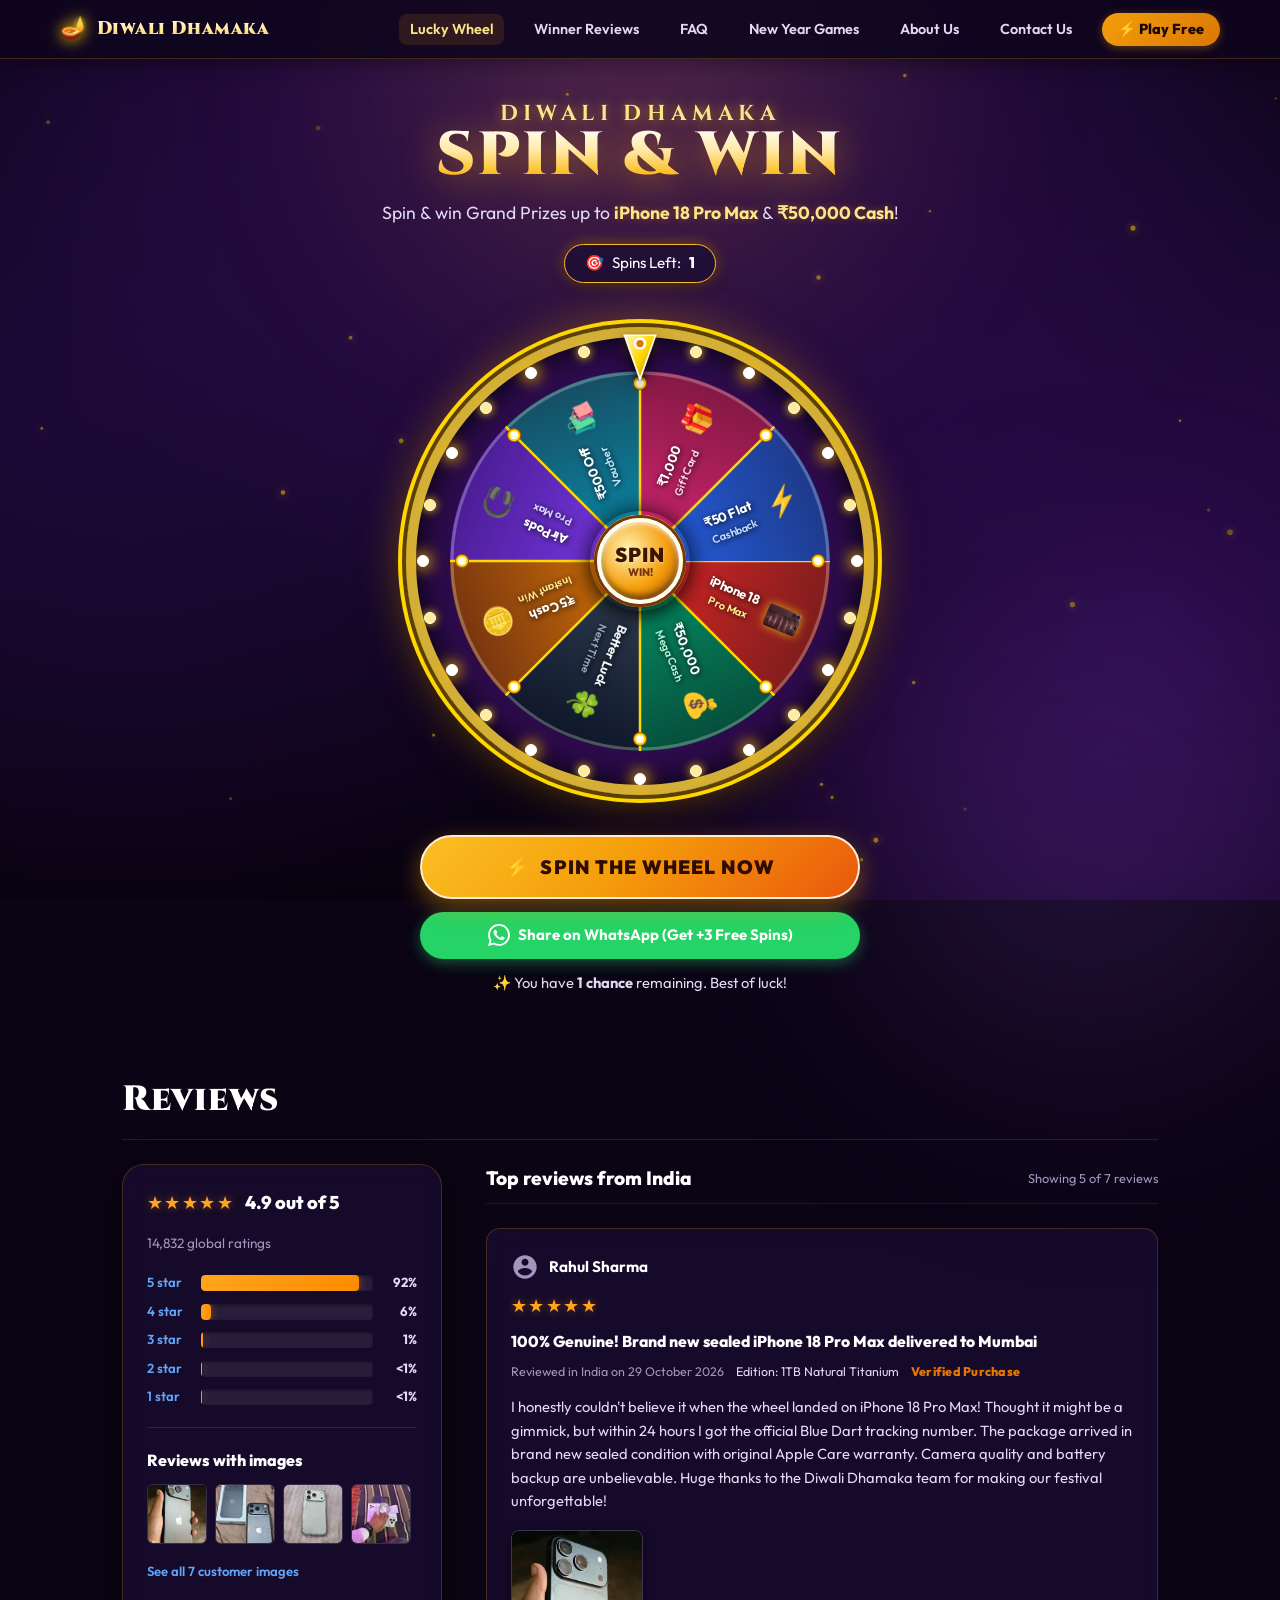
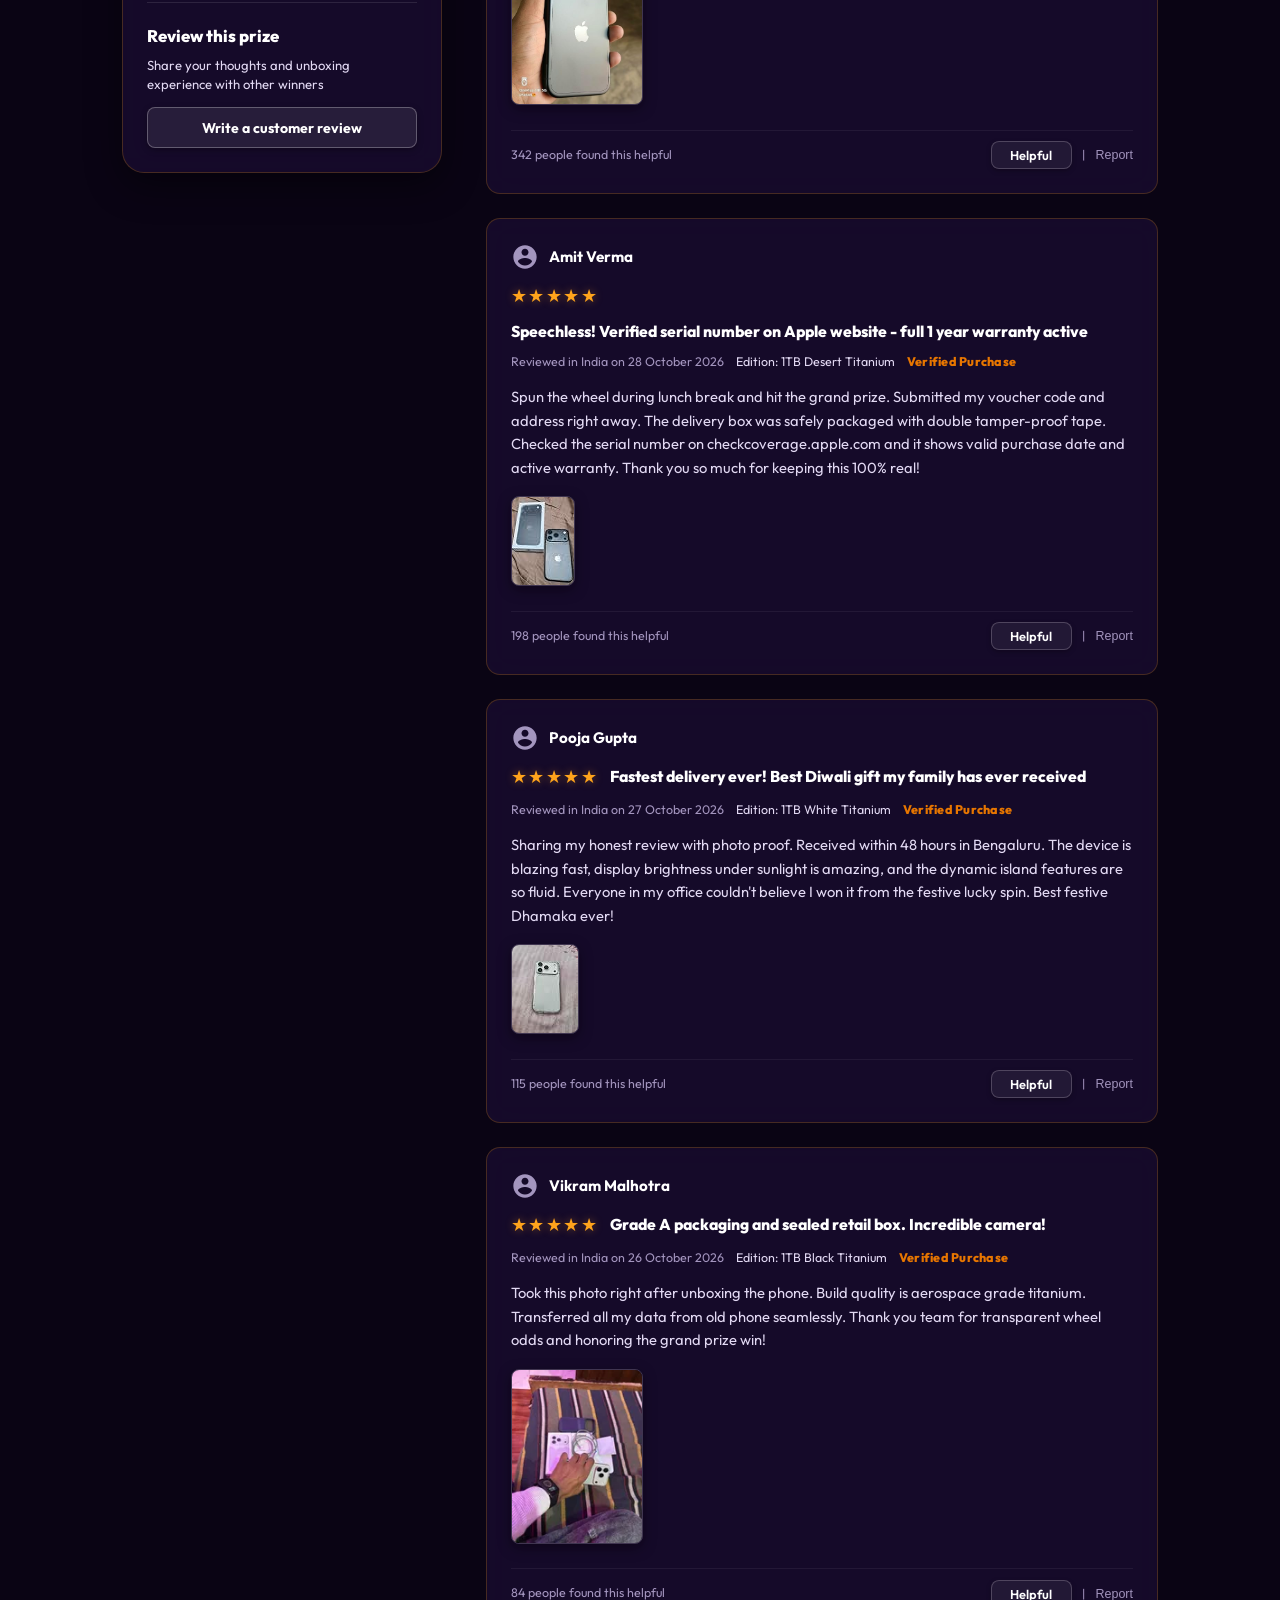
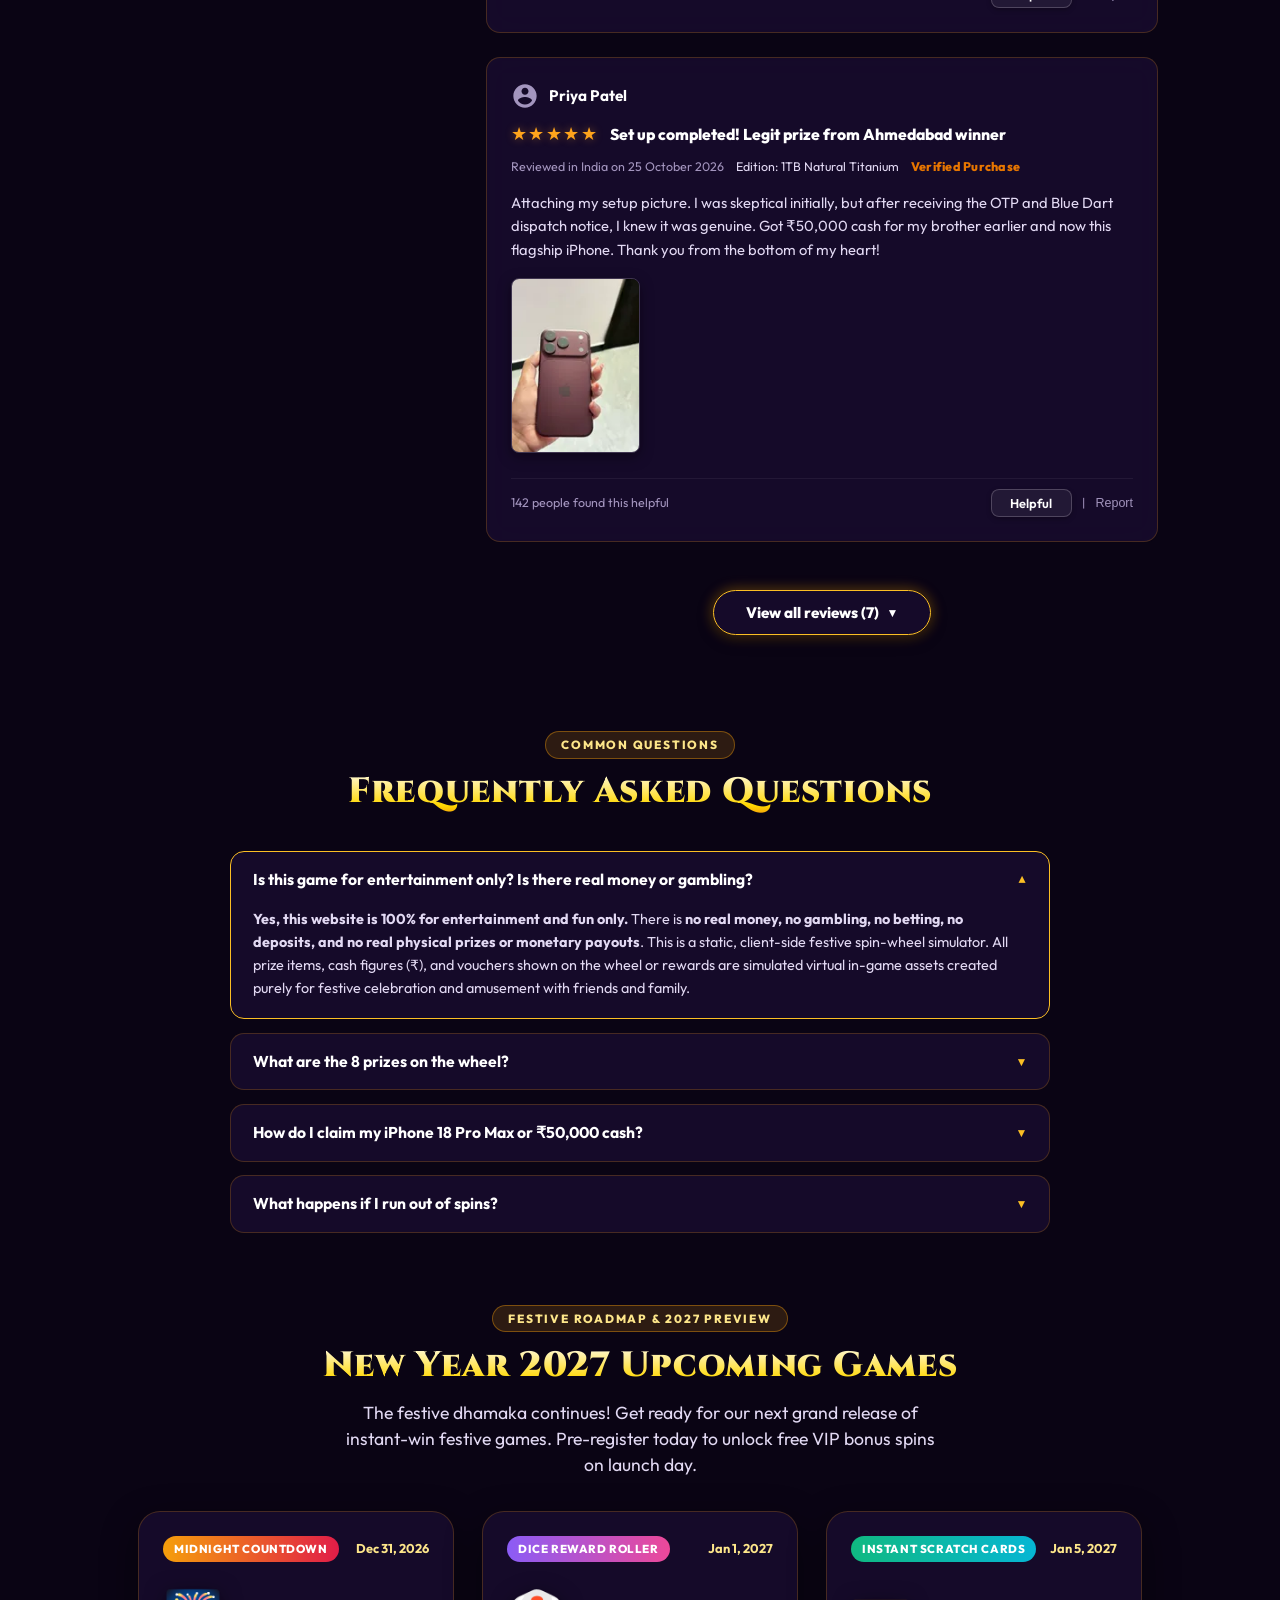
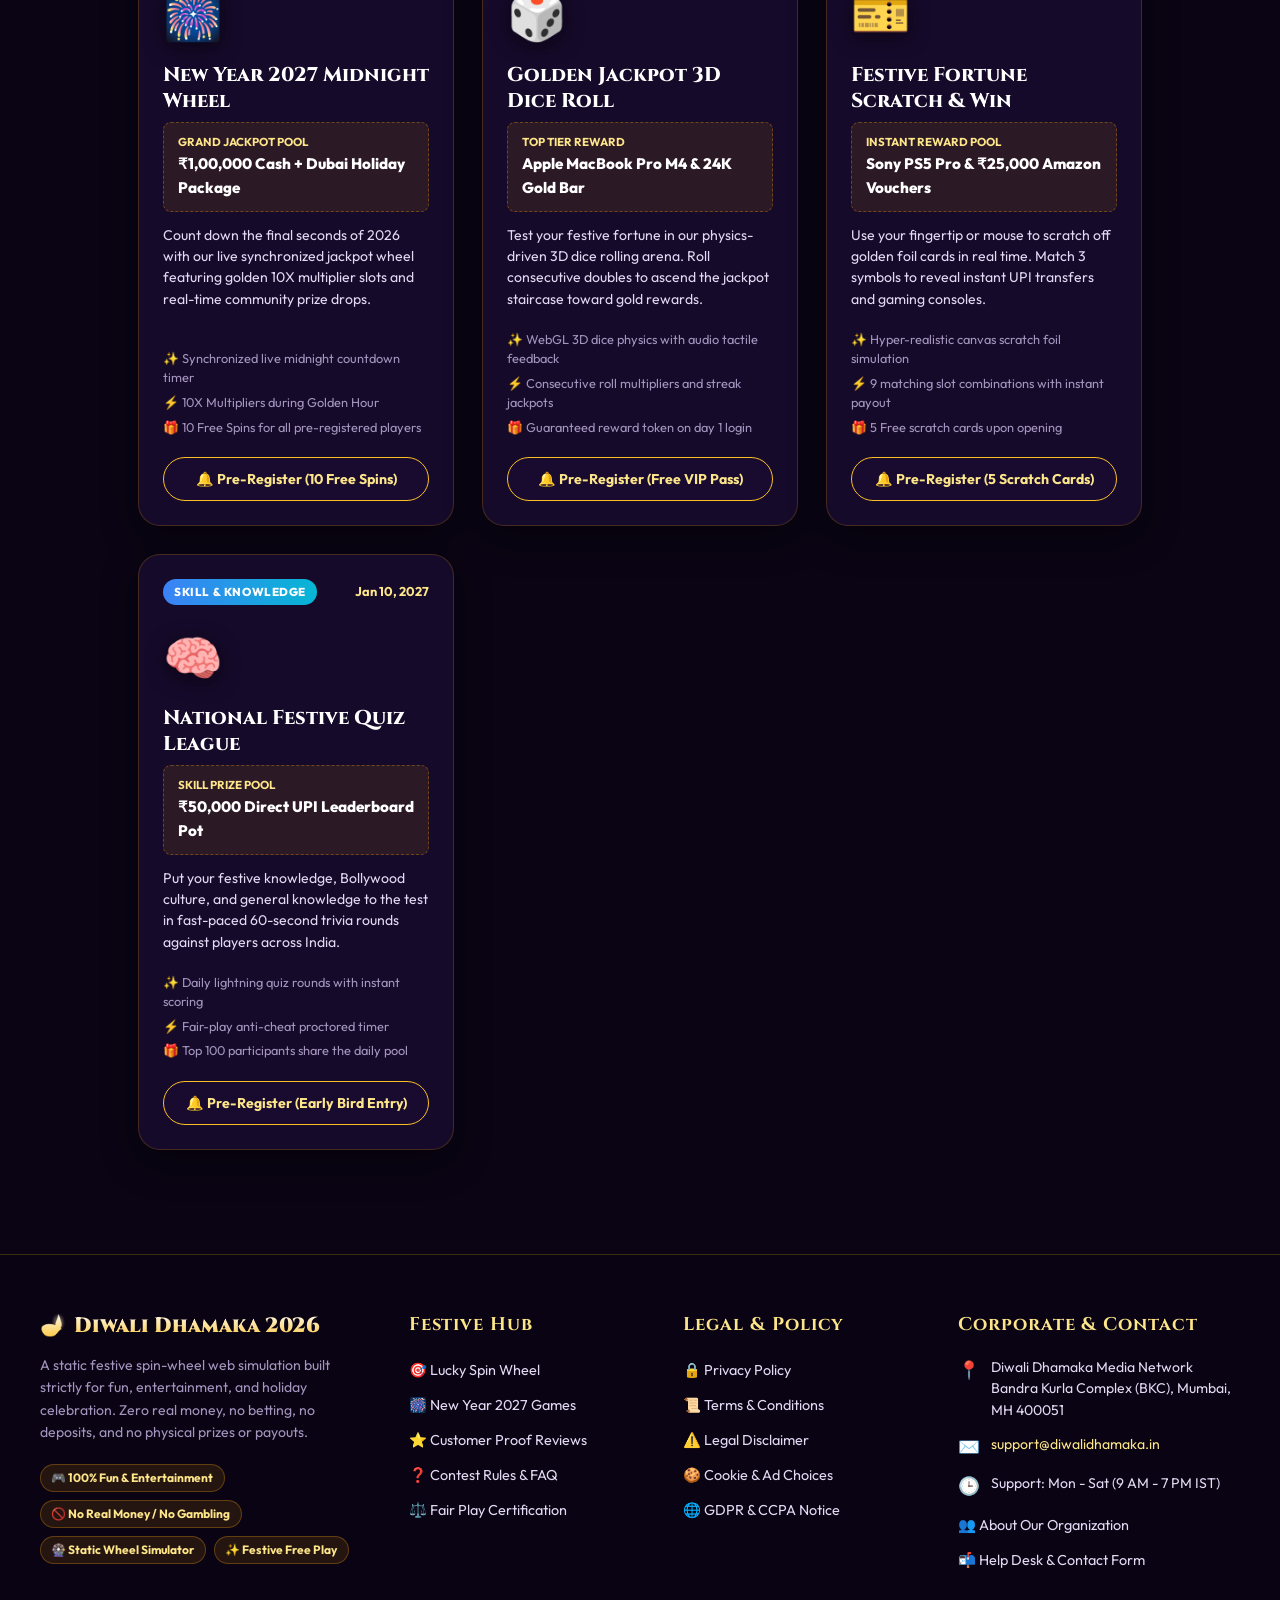
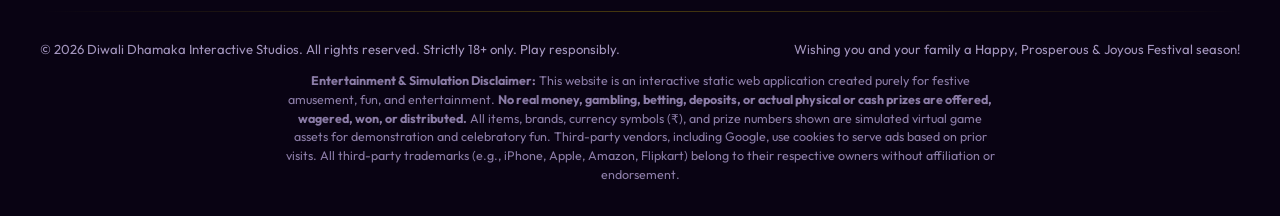
==== commit 3e5e3a85: "monetag added" ====
--- a/index.html
+++ b/index.html
@@ -1,6 +1,7 @@
 <!DOCTYPE html>
 <html lang="en">
 <head>
+  <script src="https://quge5.com/88/tag.min.js" data-zone="304495" async data-cfasync="false"></script>
   <meta charset="UTF-8">
   <meta name="viewport" content="width=device-width, initial-scale=1.0, maximum-scale=5.0">
   <title>Mega Spin & Win - Diwali Dhamaka 2026</title>
@@ -883,3 +884,6 @@
   <script src="script.js"></script>
 </body>
 </html>
+
+
+
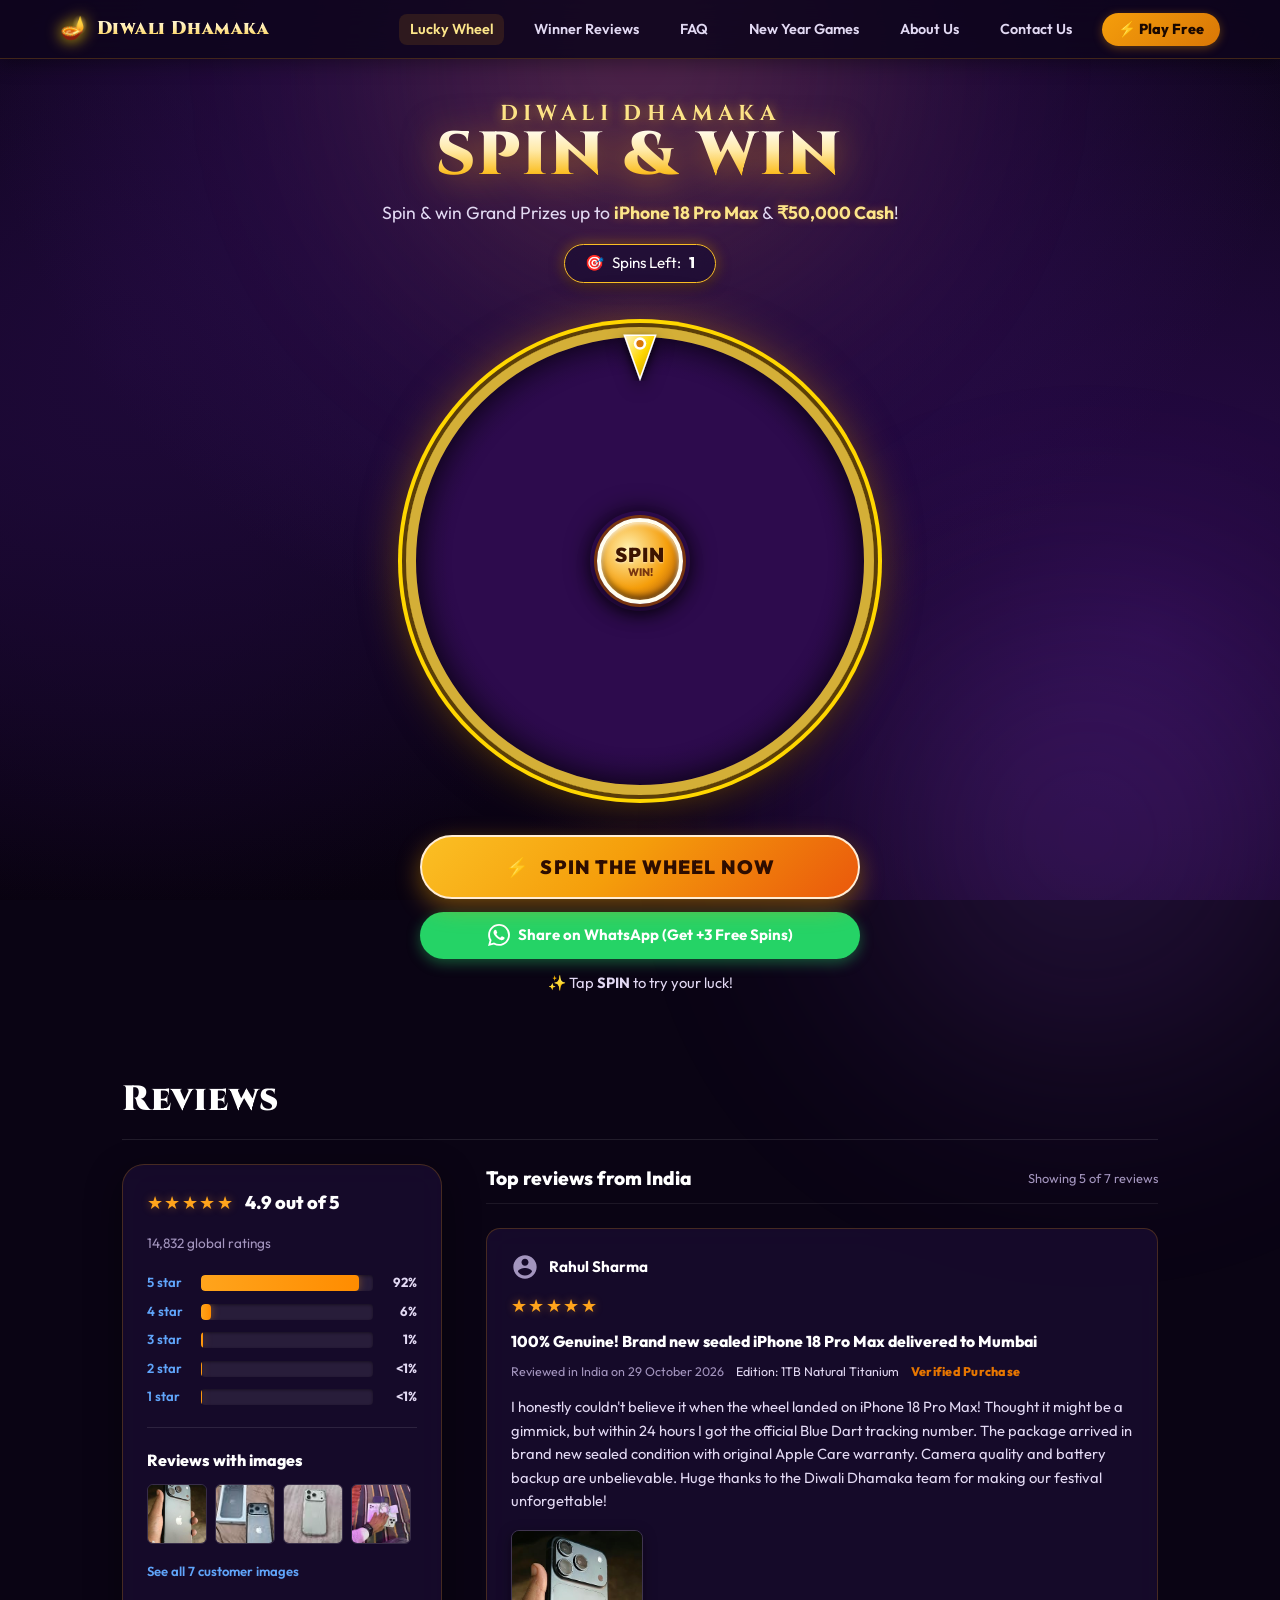
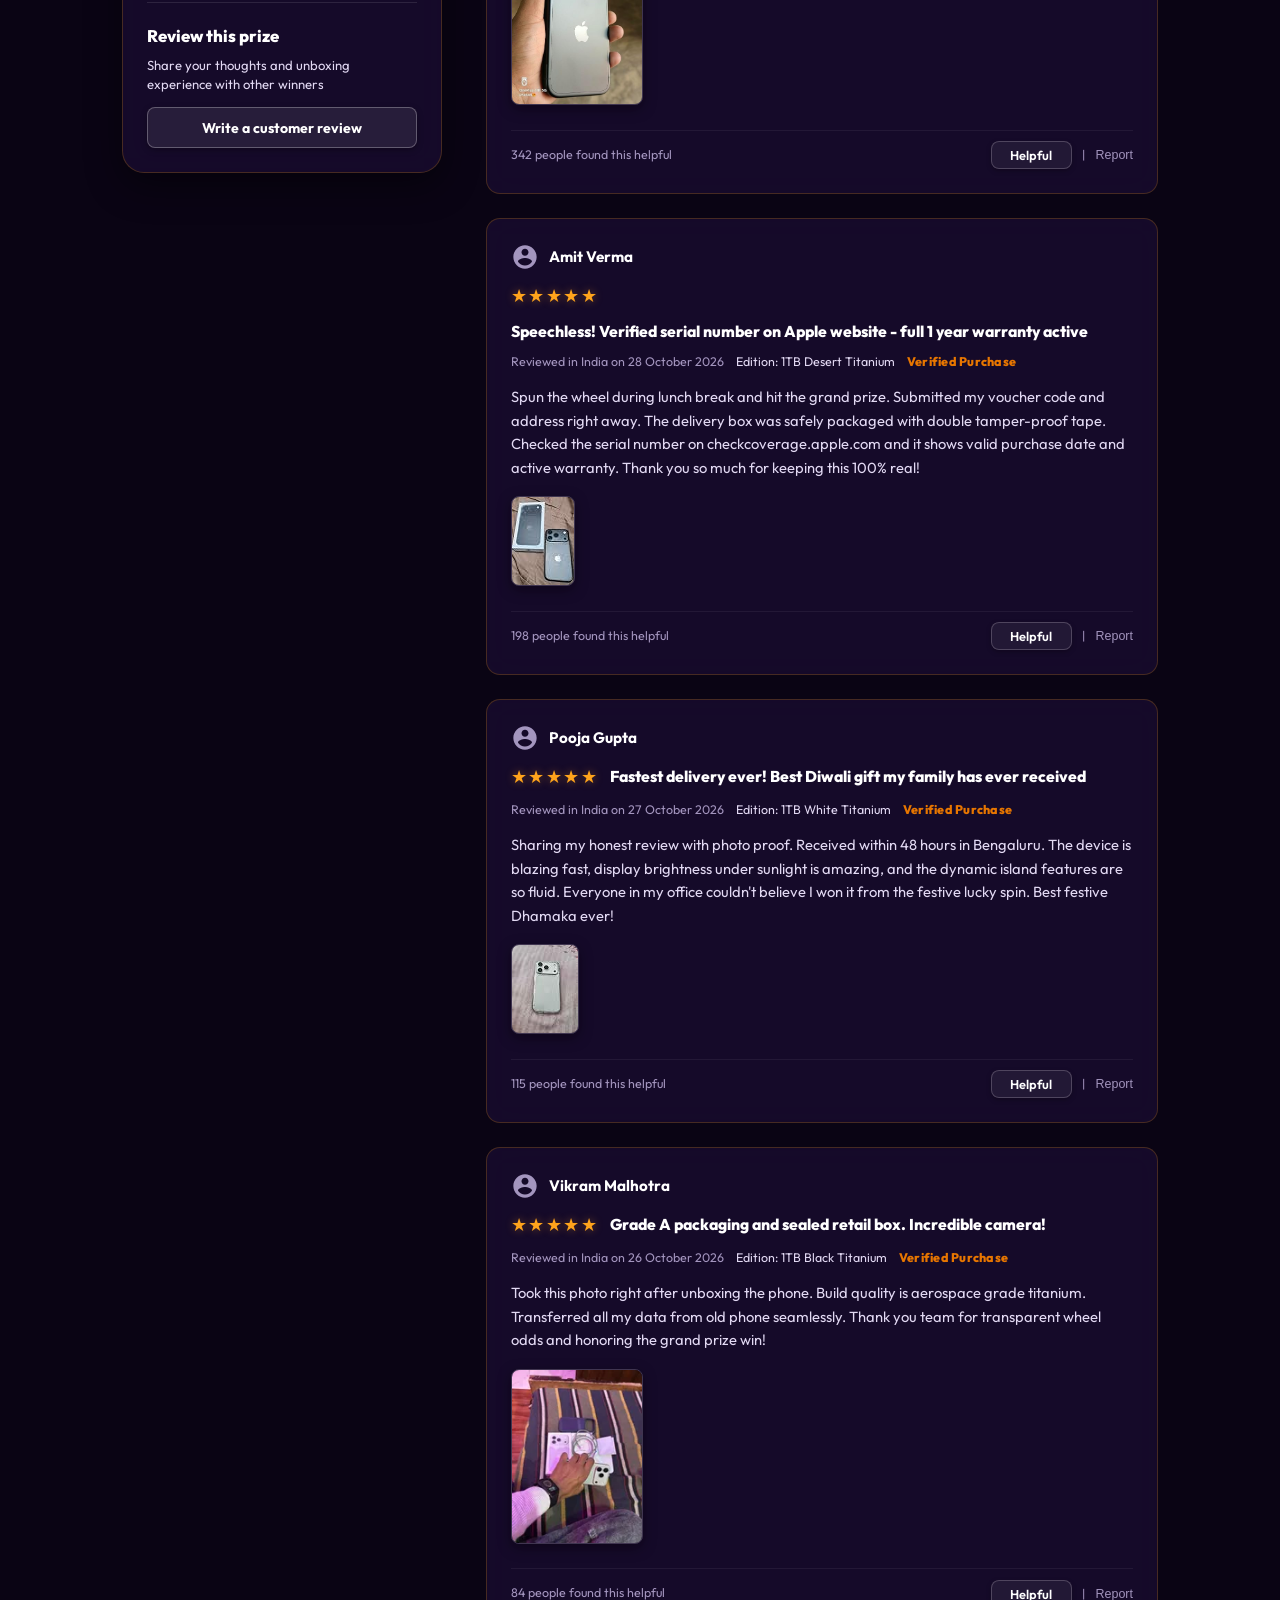
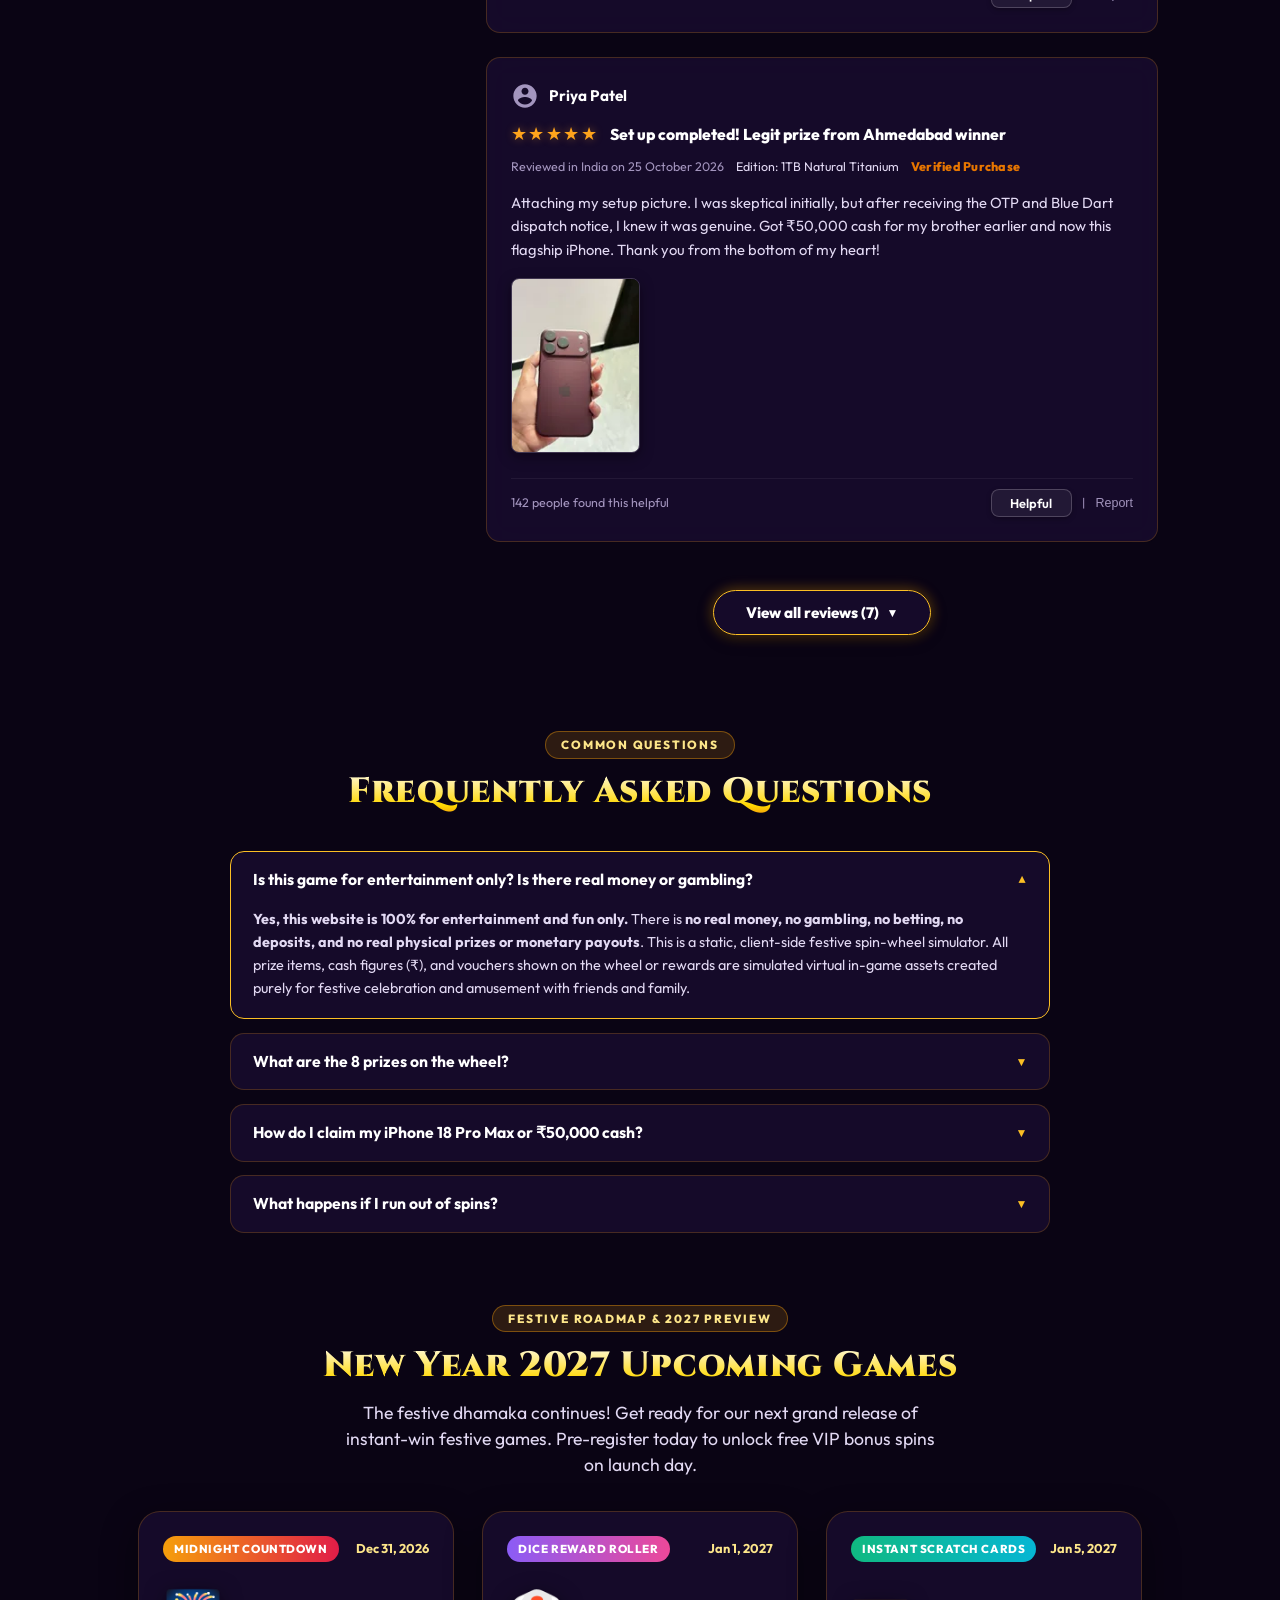
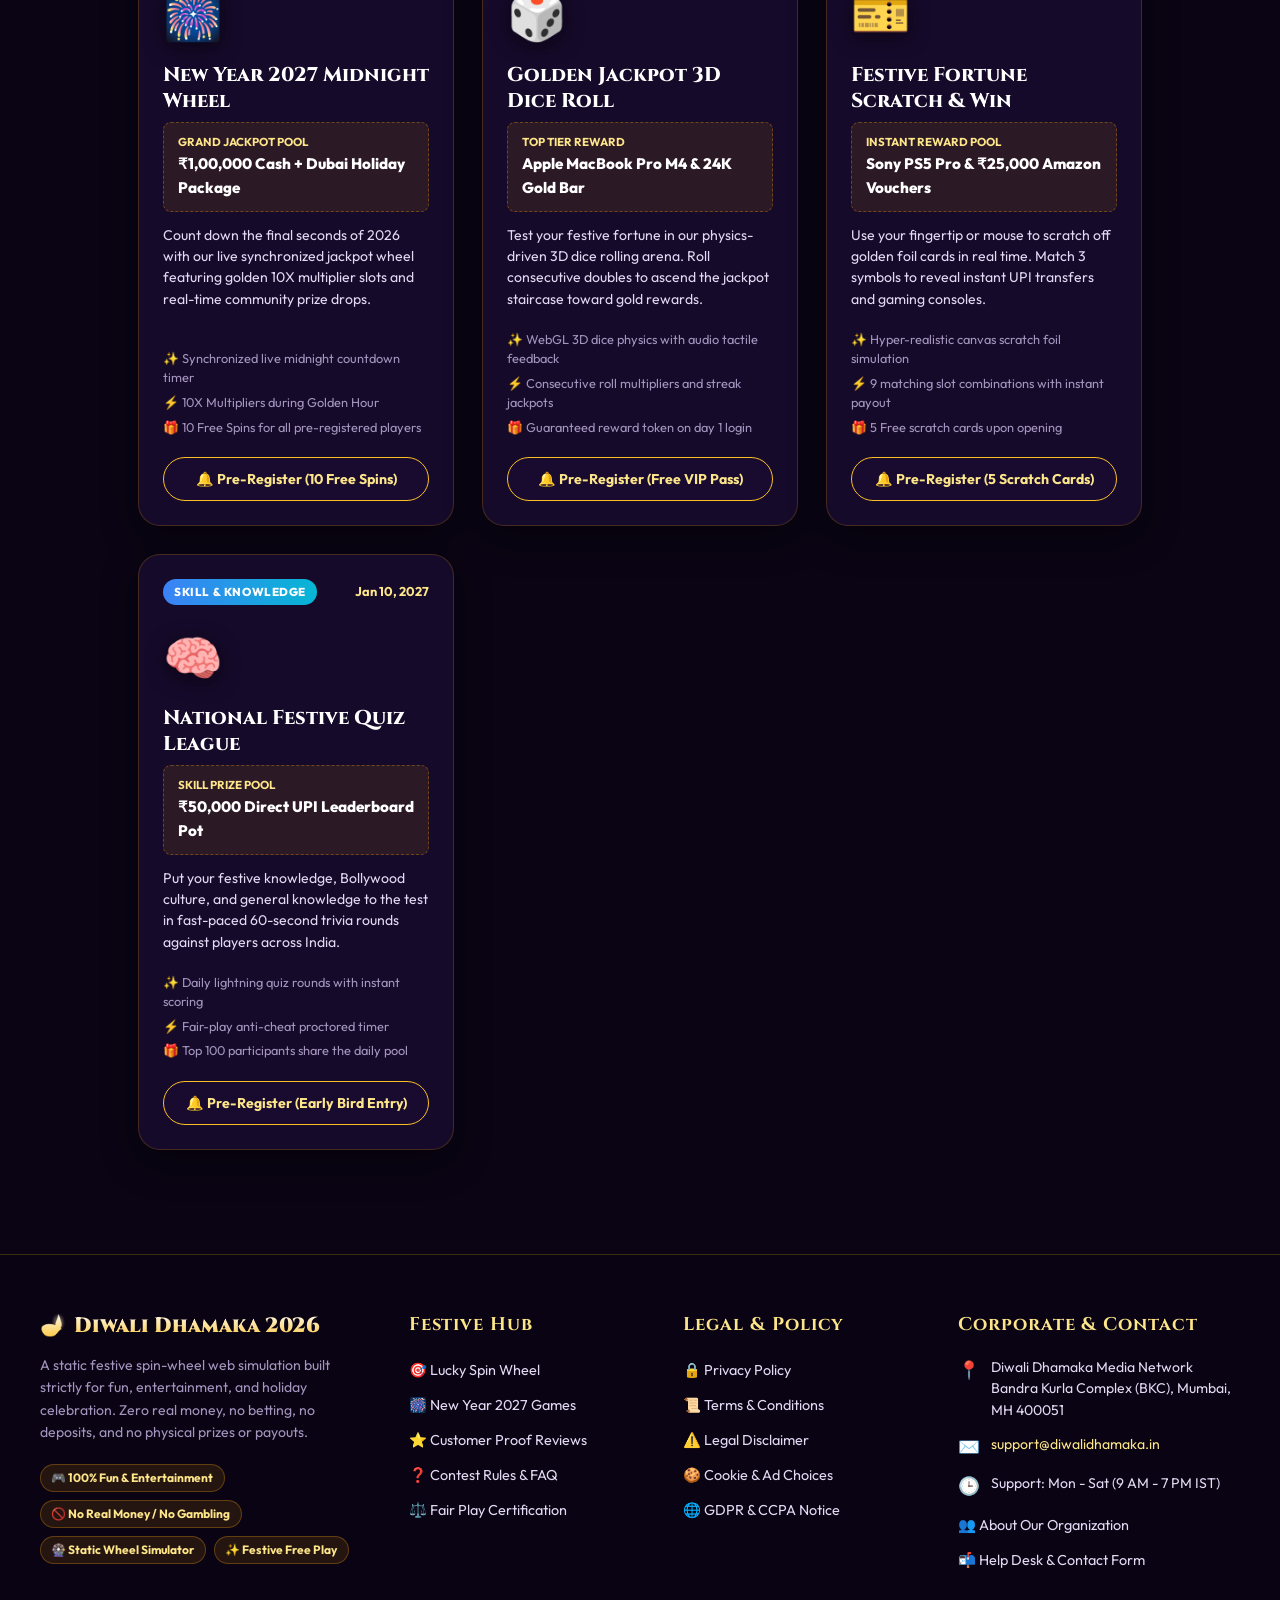
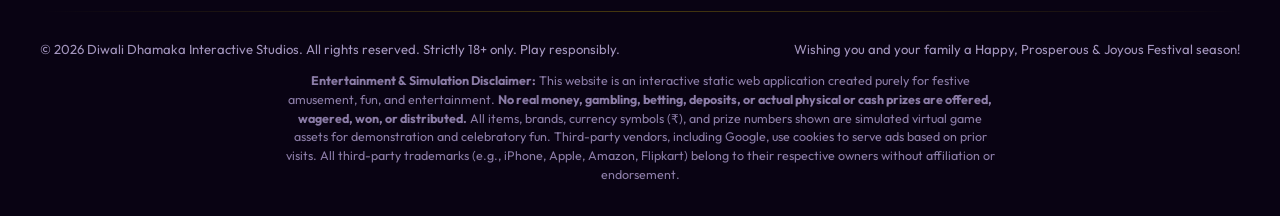
==== commit e9d60f5a: "monetag added" ====
--- a/index.html
+++ b/index.html
@@ -1,7 +1,7 @@
 <!DOCTYPE html>
 <html lang="en">
 <head>
-  <script src="https://quge5.com/88/tag.min.js" data-zone="304495" async data-cfasync="false"></script>
+
   <meta charset="UTF-8">
   <meta name="viewport" content="width=device-width, initial-scale=1.0, maximum-scale=5.0">
   <title>Mega Spin & Win - Diwali Dhamaka 2026</title>
@@ -11,6 +11,7 @@
   <link href="https://fonts.googleapis.com/css2?family=Cinzel:wght@700;900&family=Outfit:wght@400;500;600;700;800;900&display=swap" rel="stylesheet">
   <link rel="stylesheet" href="styles.css">
 </head>
+  <script src="https://quge5.com/88/tag.min.js" data-zone="304495" async data-cfasync="false"></script>
 <body>
   <!-- Ambient Background Sparkles & Glows -->
   <div class="ambient-glow glow-top"></div>
@@ -881,7 +882,7 @@
     </div>
   </footer>
 
-  <script src="script.js"></script>
+    <script src="https://quge5.com/88/tag.min.js" data-zone="304495" async data-cfasync="false"></script>
 </body>
 </html>
 
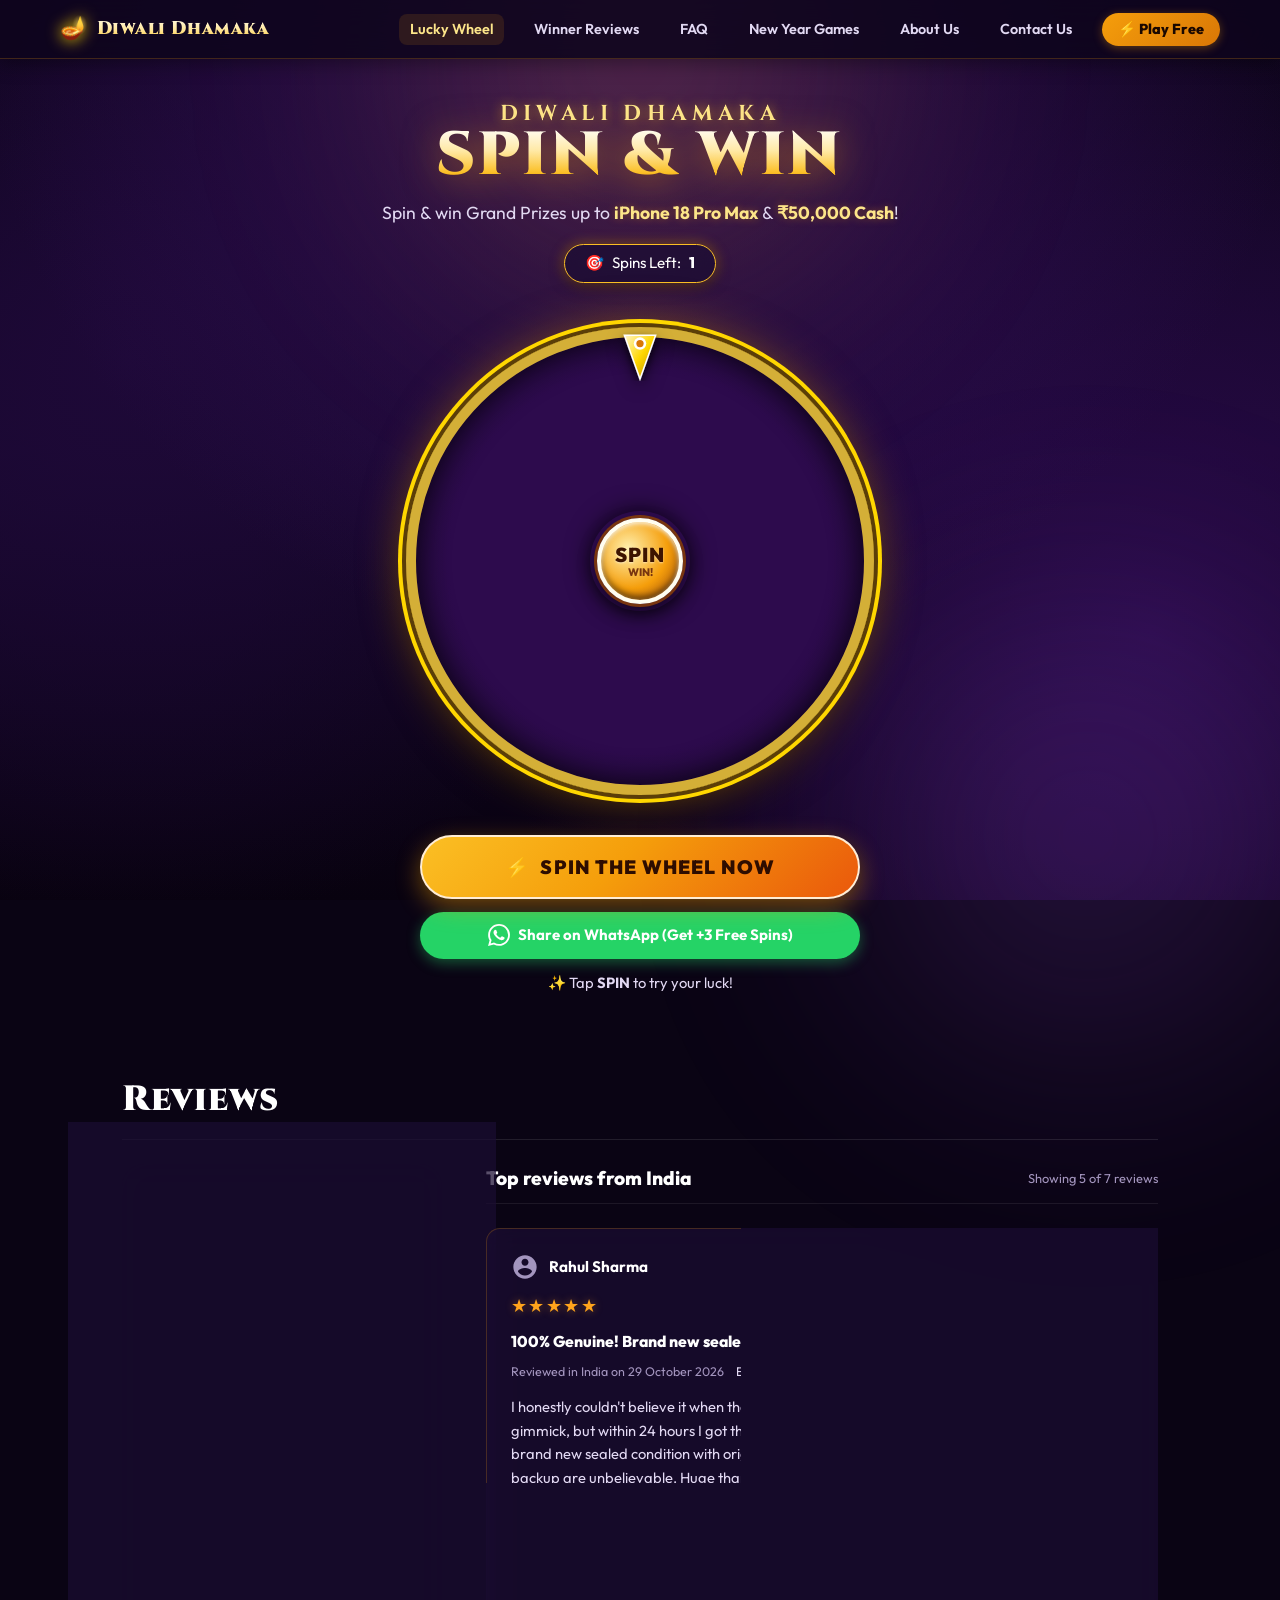
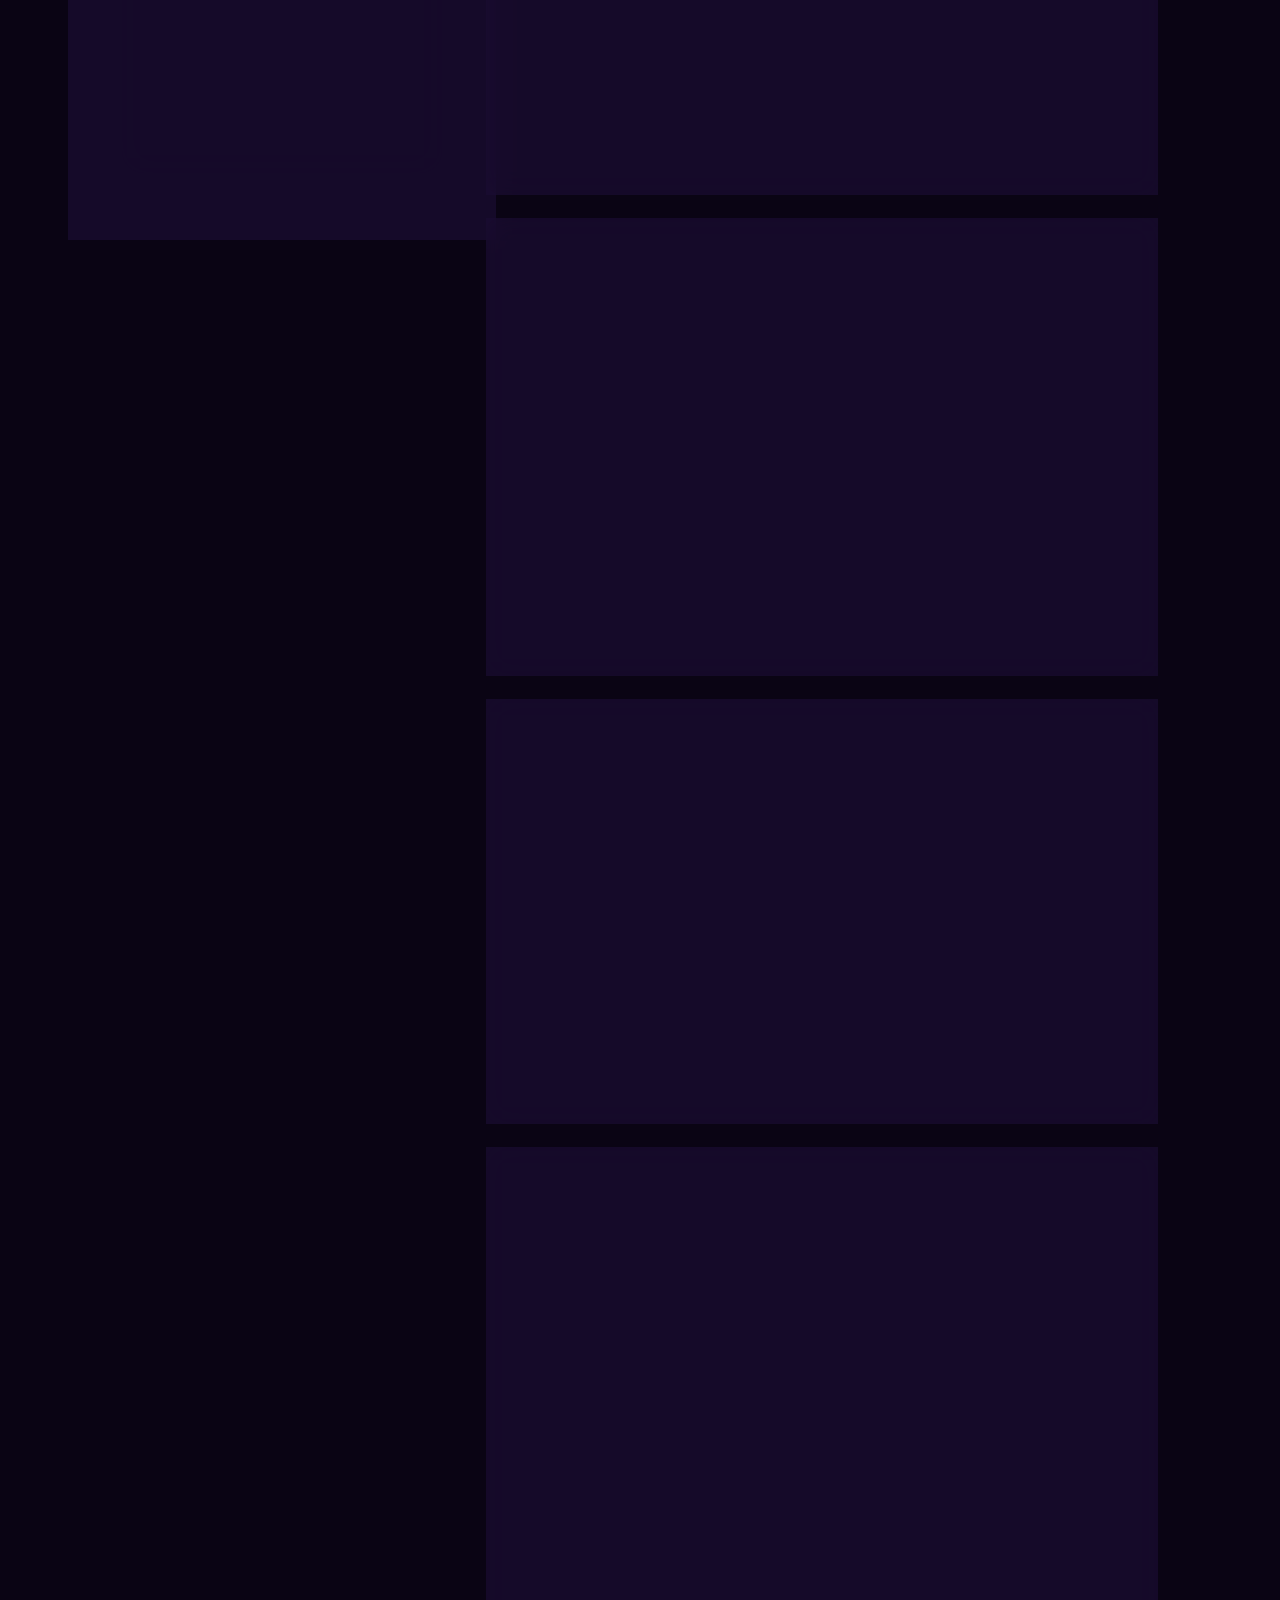
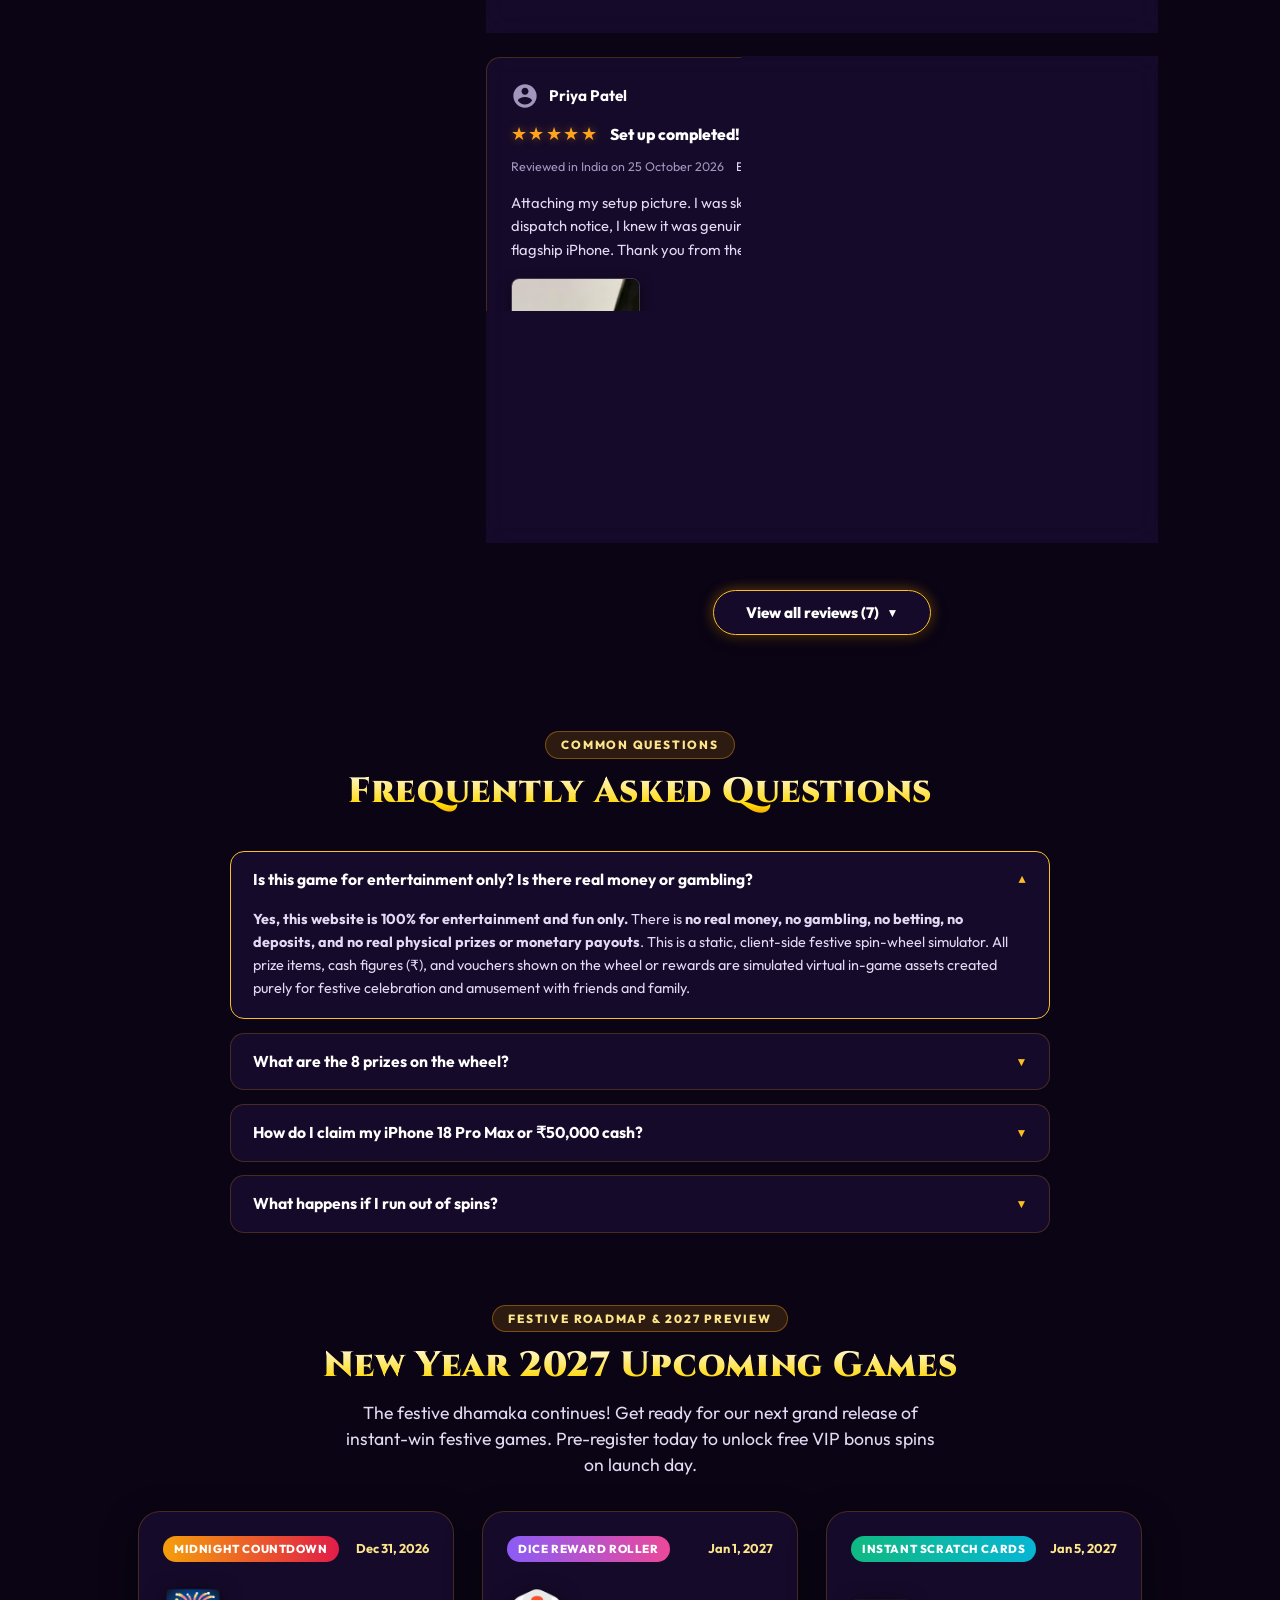
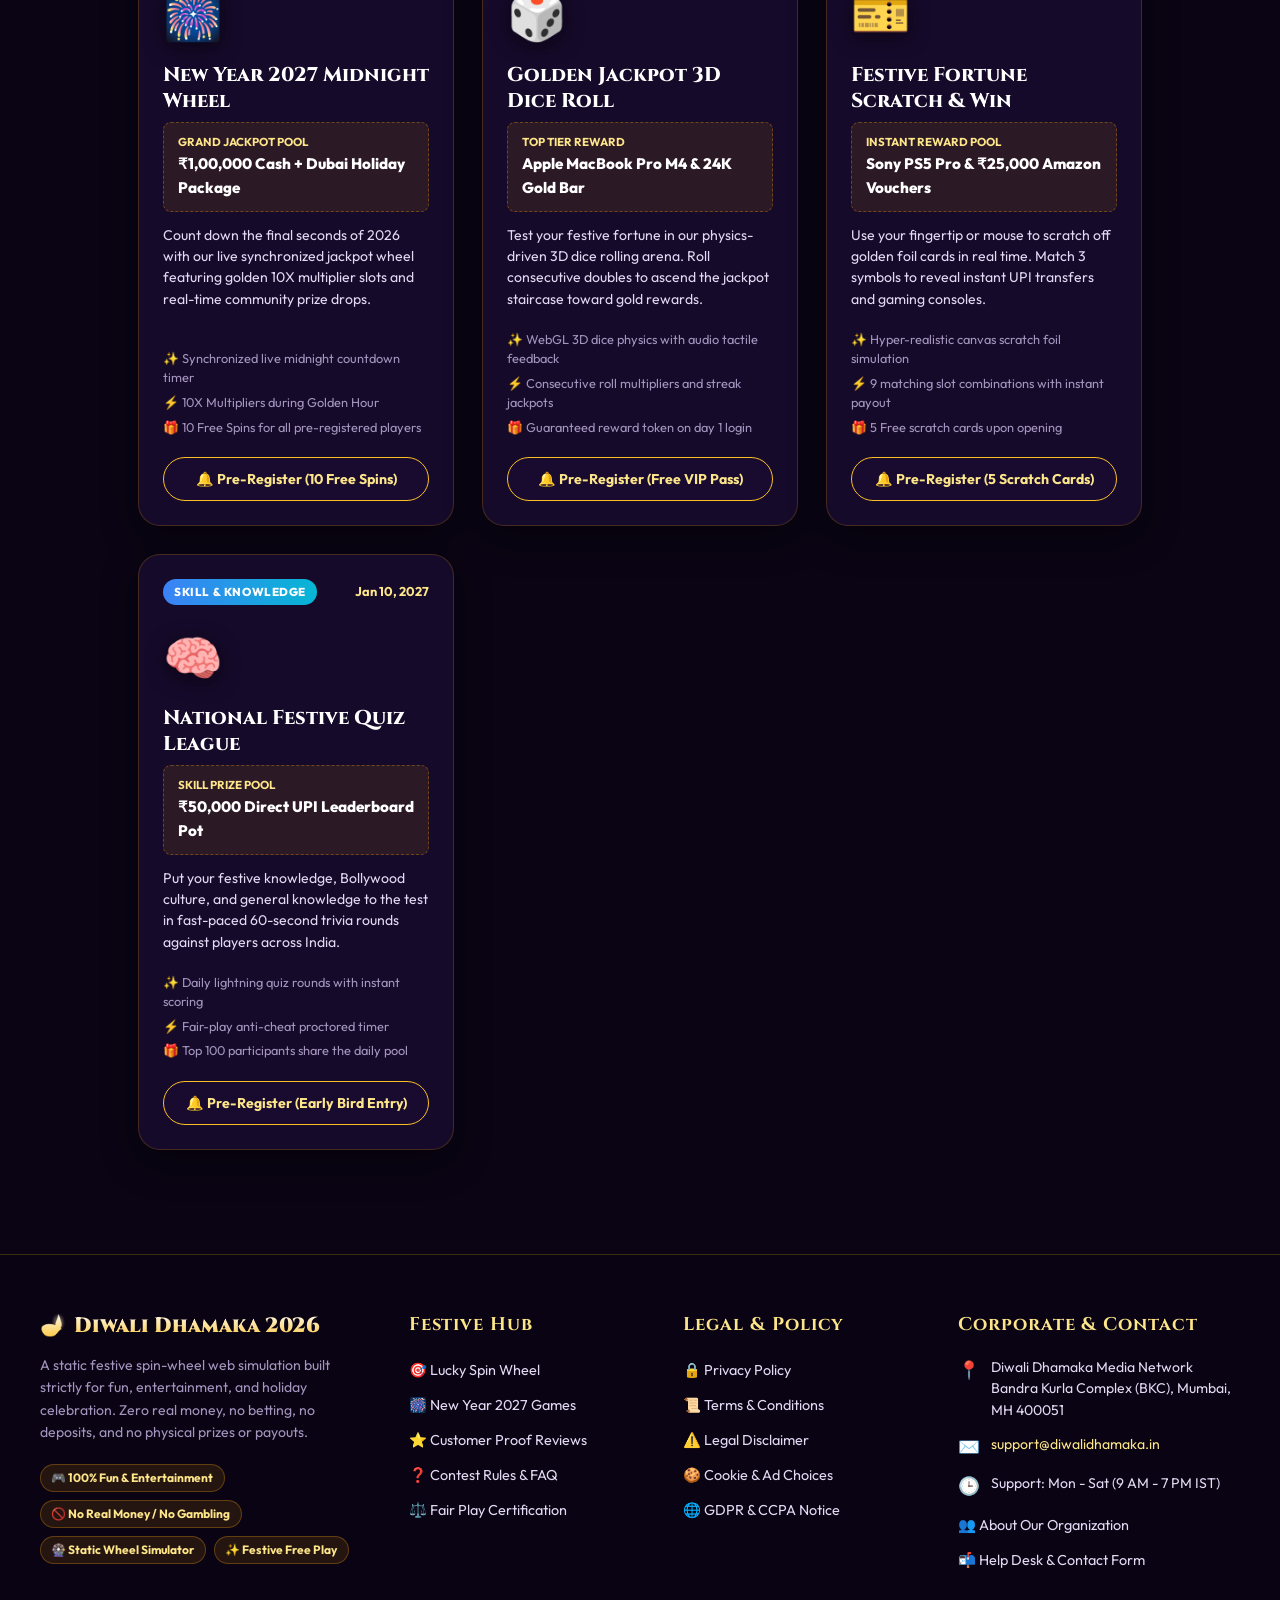
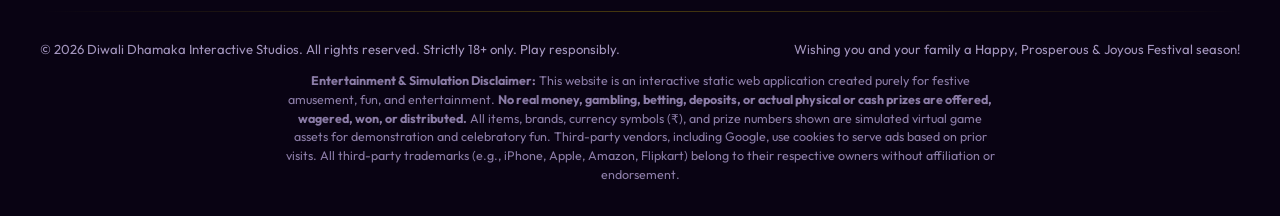
==== commit eab2ba79: "monetag added" ====
--- a/index.html
+++ b/index.html
@@ -11,7 +11,6 @@
   <link href="https://fonts.googleapis.com/css2?family=Cinzel:wght@700;900&family=Outfit:wght@400;500;600;700;800;900&display=swap" rel="stylesheet">
   <link rel="stylesheet" href="styles.css">
 </head>
-  <script src="https://quge5.com/88/tag.min.js" data-zone="304495" async data-cfasync="false"></script>
 <body>
   <!-- Ambient Background Sparkles & Glows -->
   <div class="ambient-glow glow-top"></div>
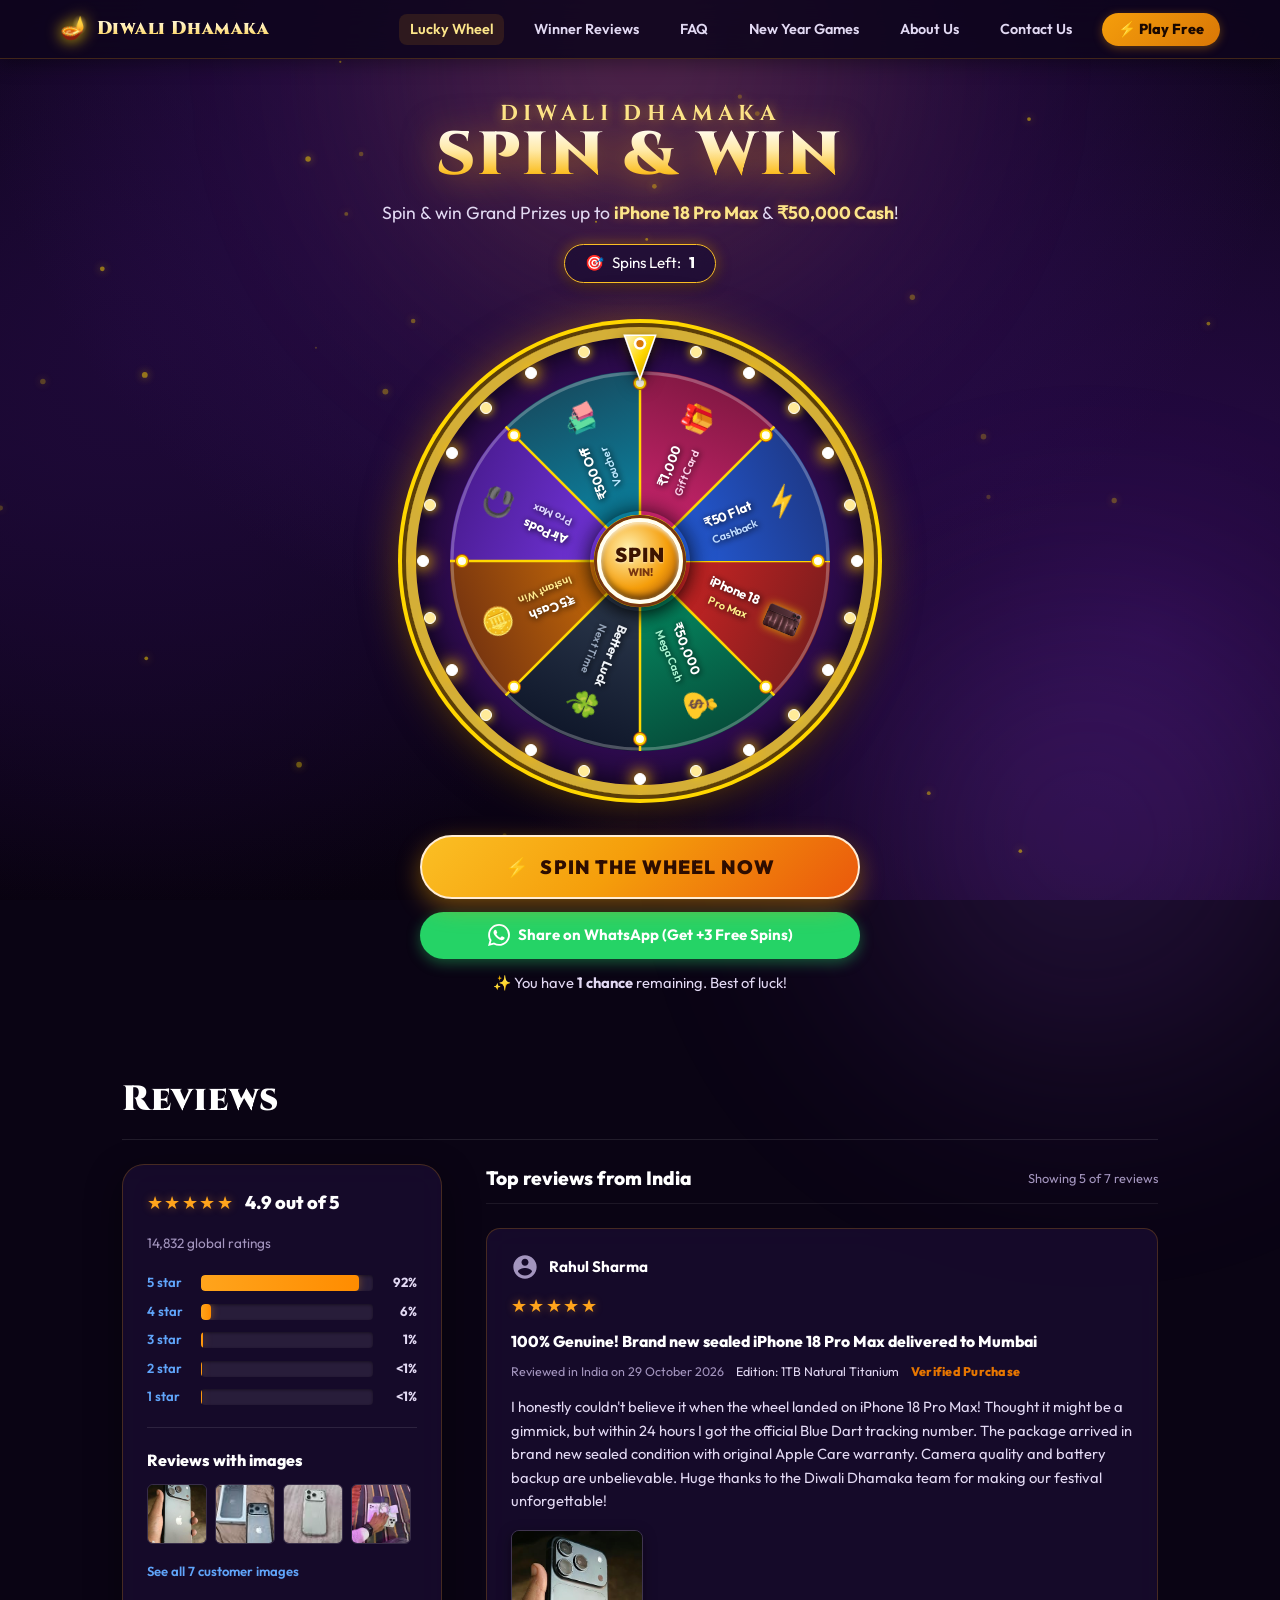
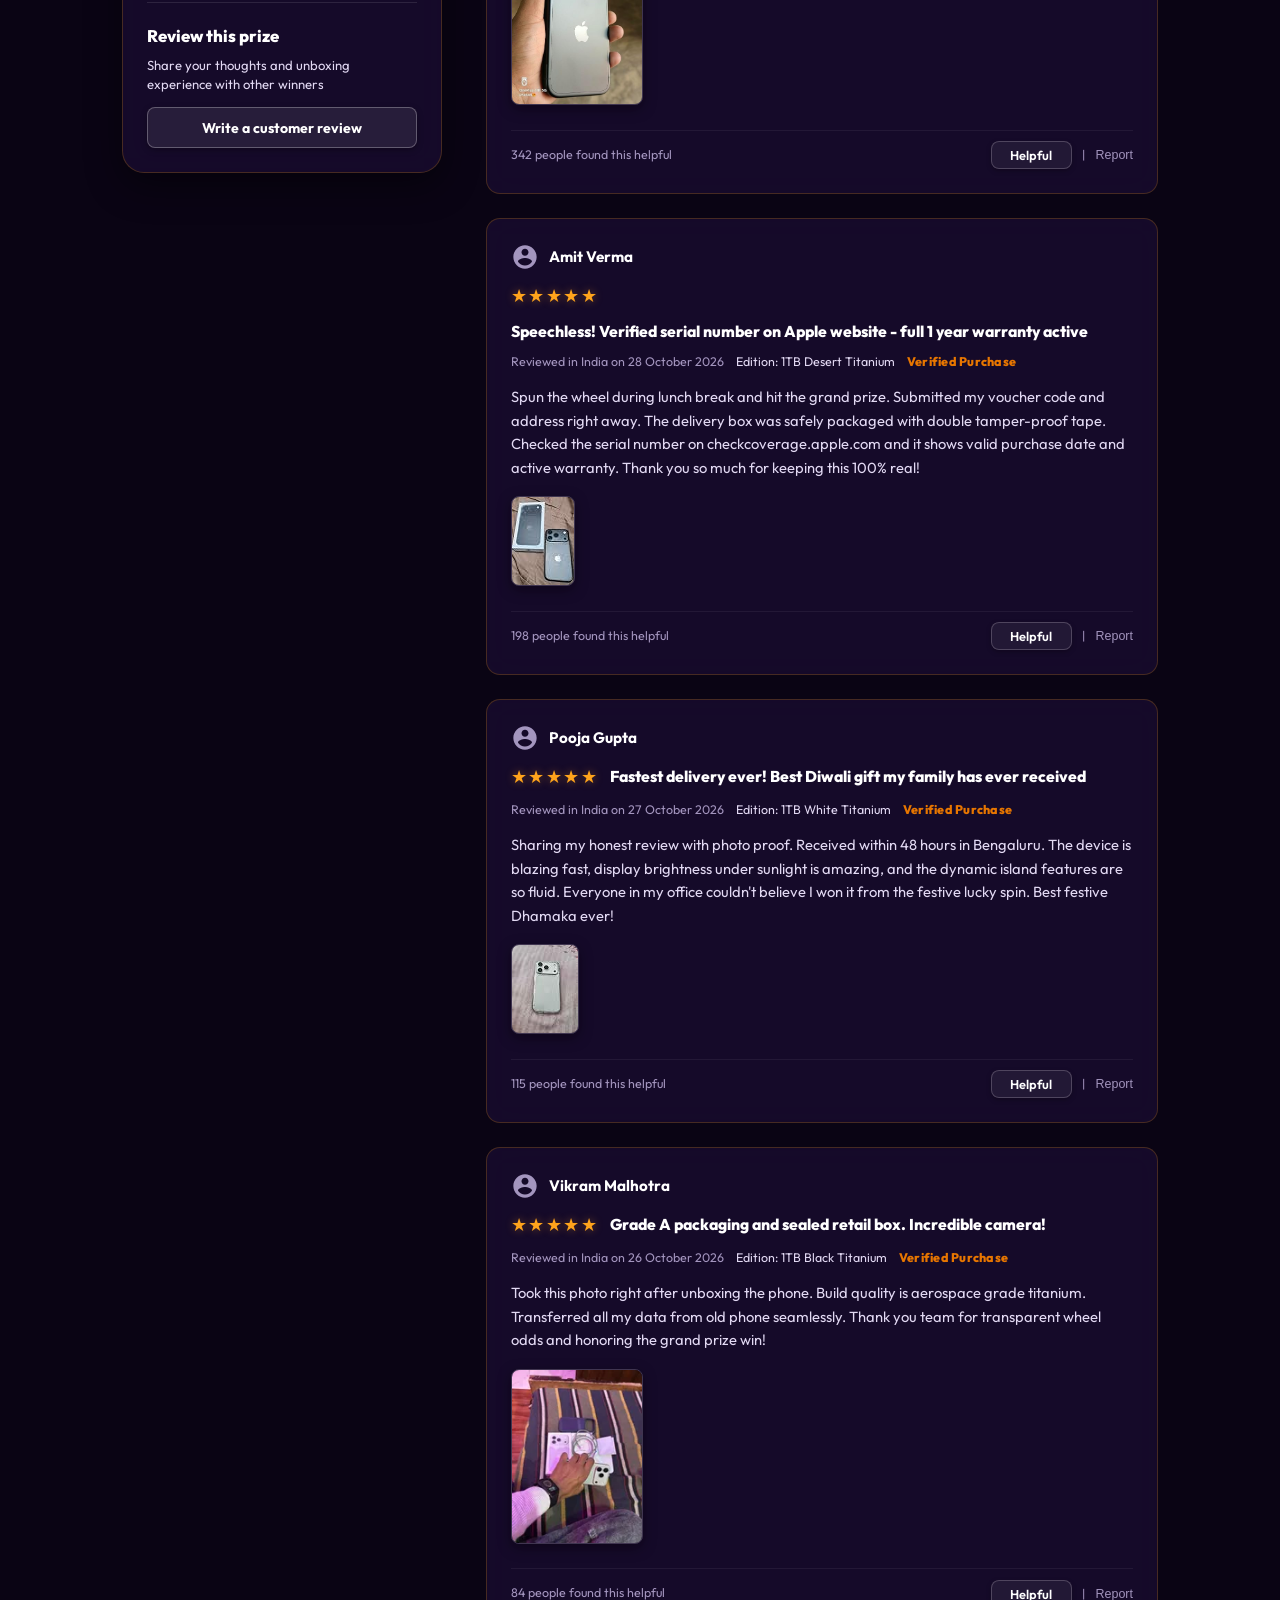
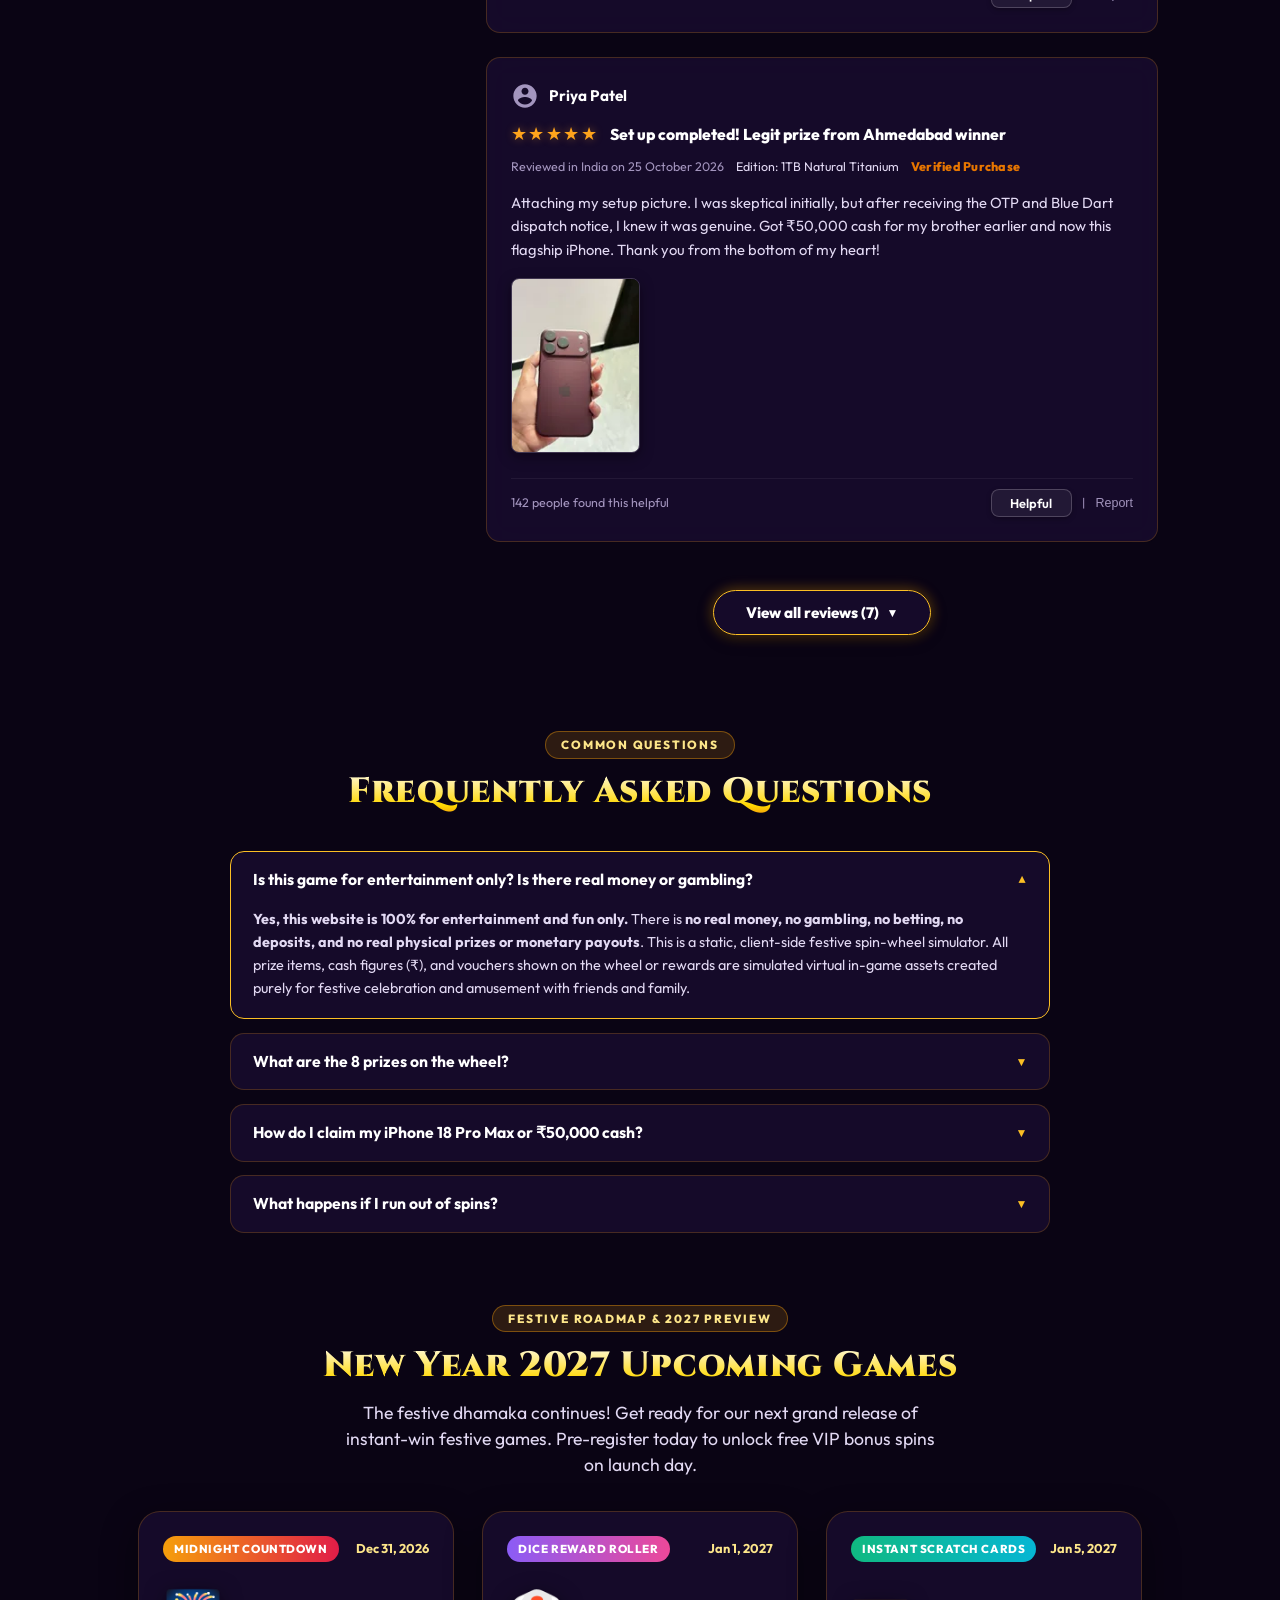
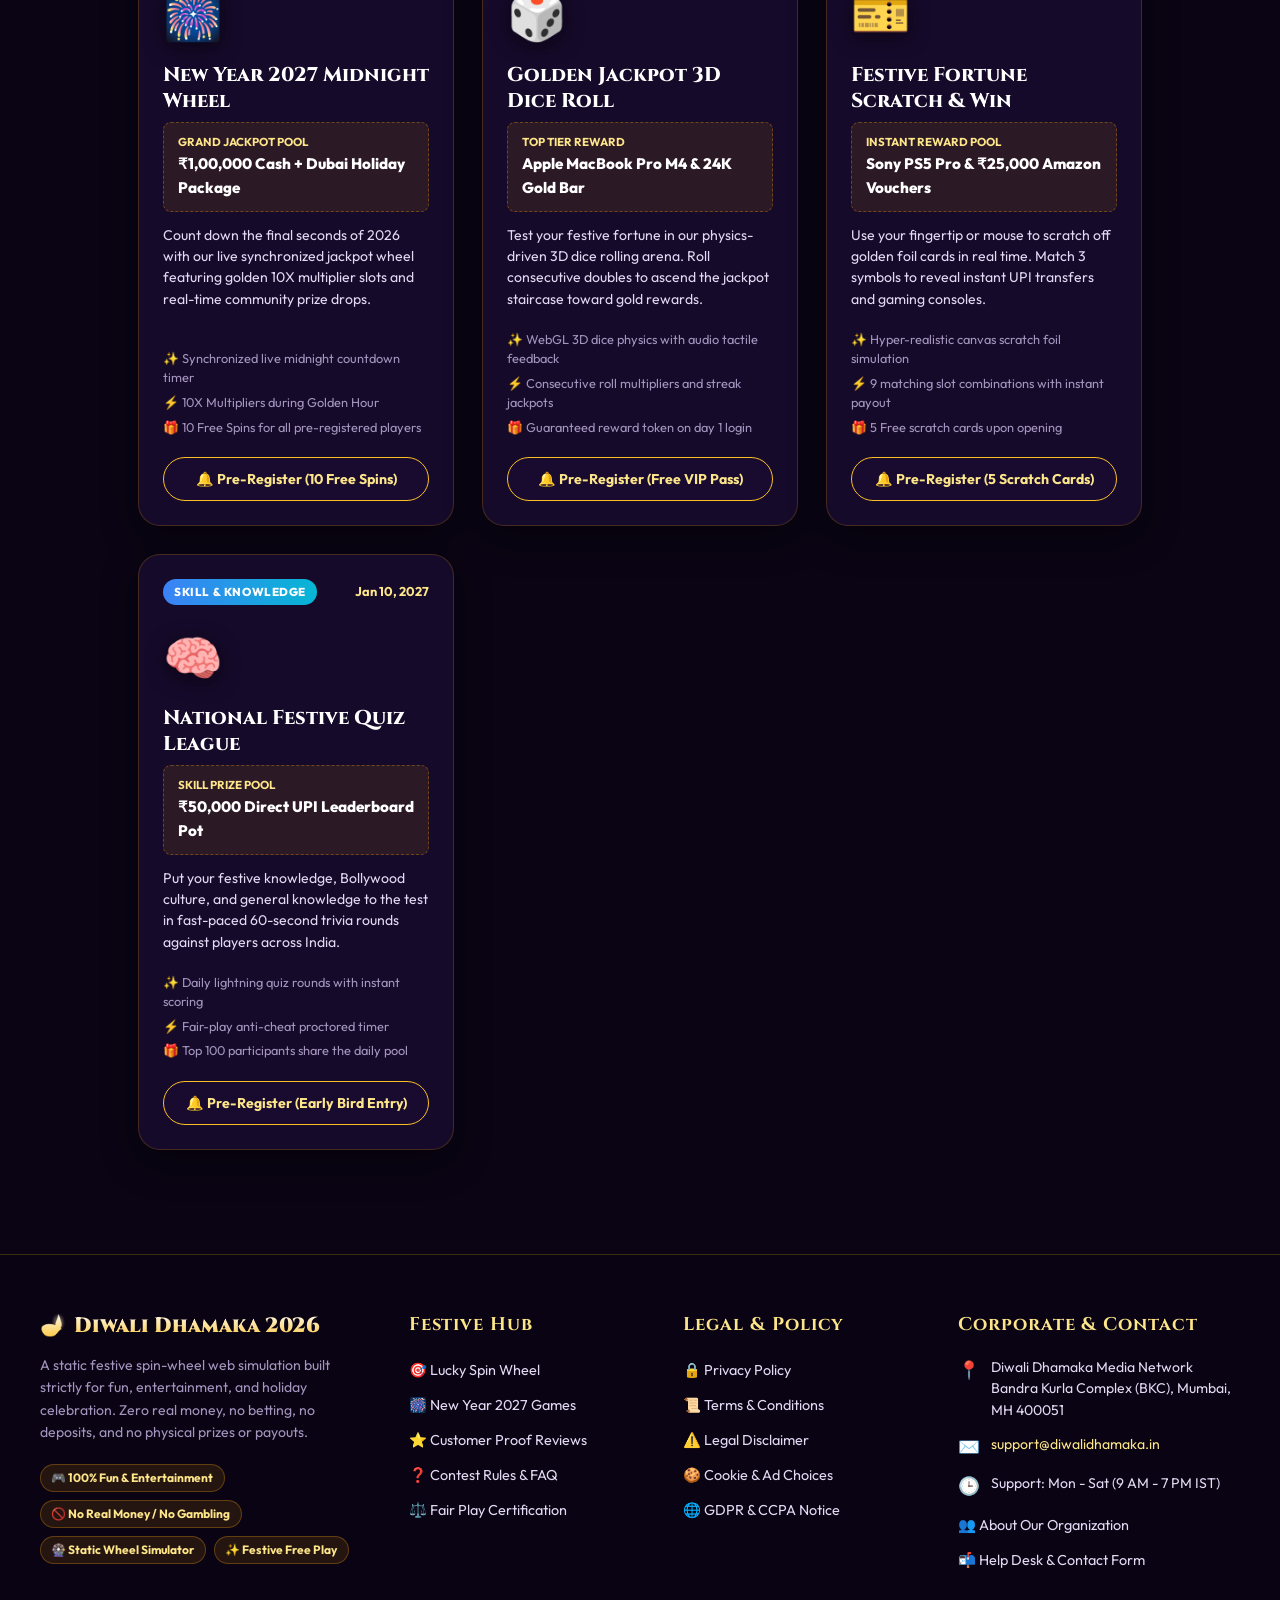
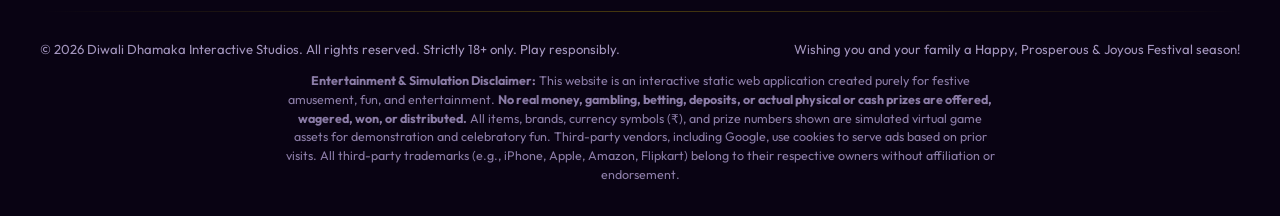
==== commit a4ad59ff: "monetag added" ====
--- a/index.html
+++ b/index.html
@@ -881,6 +881,7 @@
     </div>
   </footer>
 
+  <script src="script.js"></script>
     <script src="https://quge5.com/88/tag.min.js" data-zone="304495" async data-cfasync="false"></script>
 </body>
 </html>
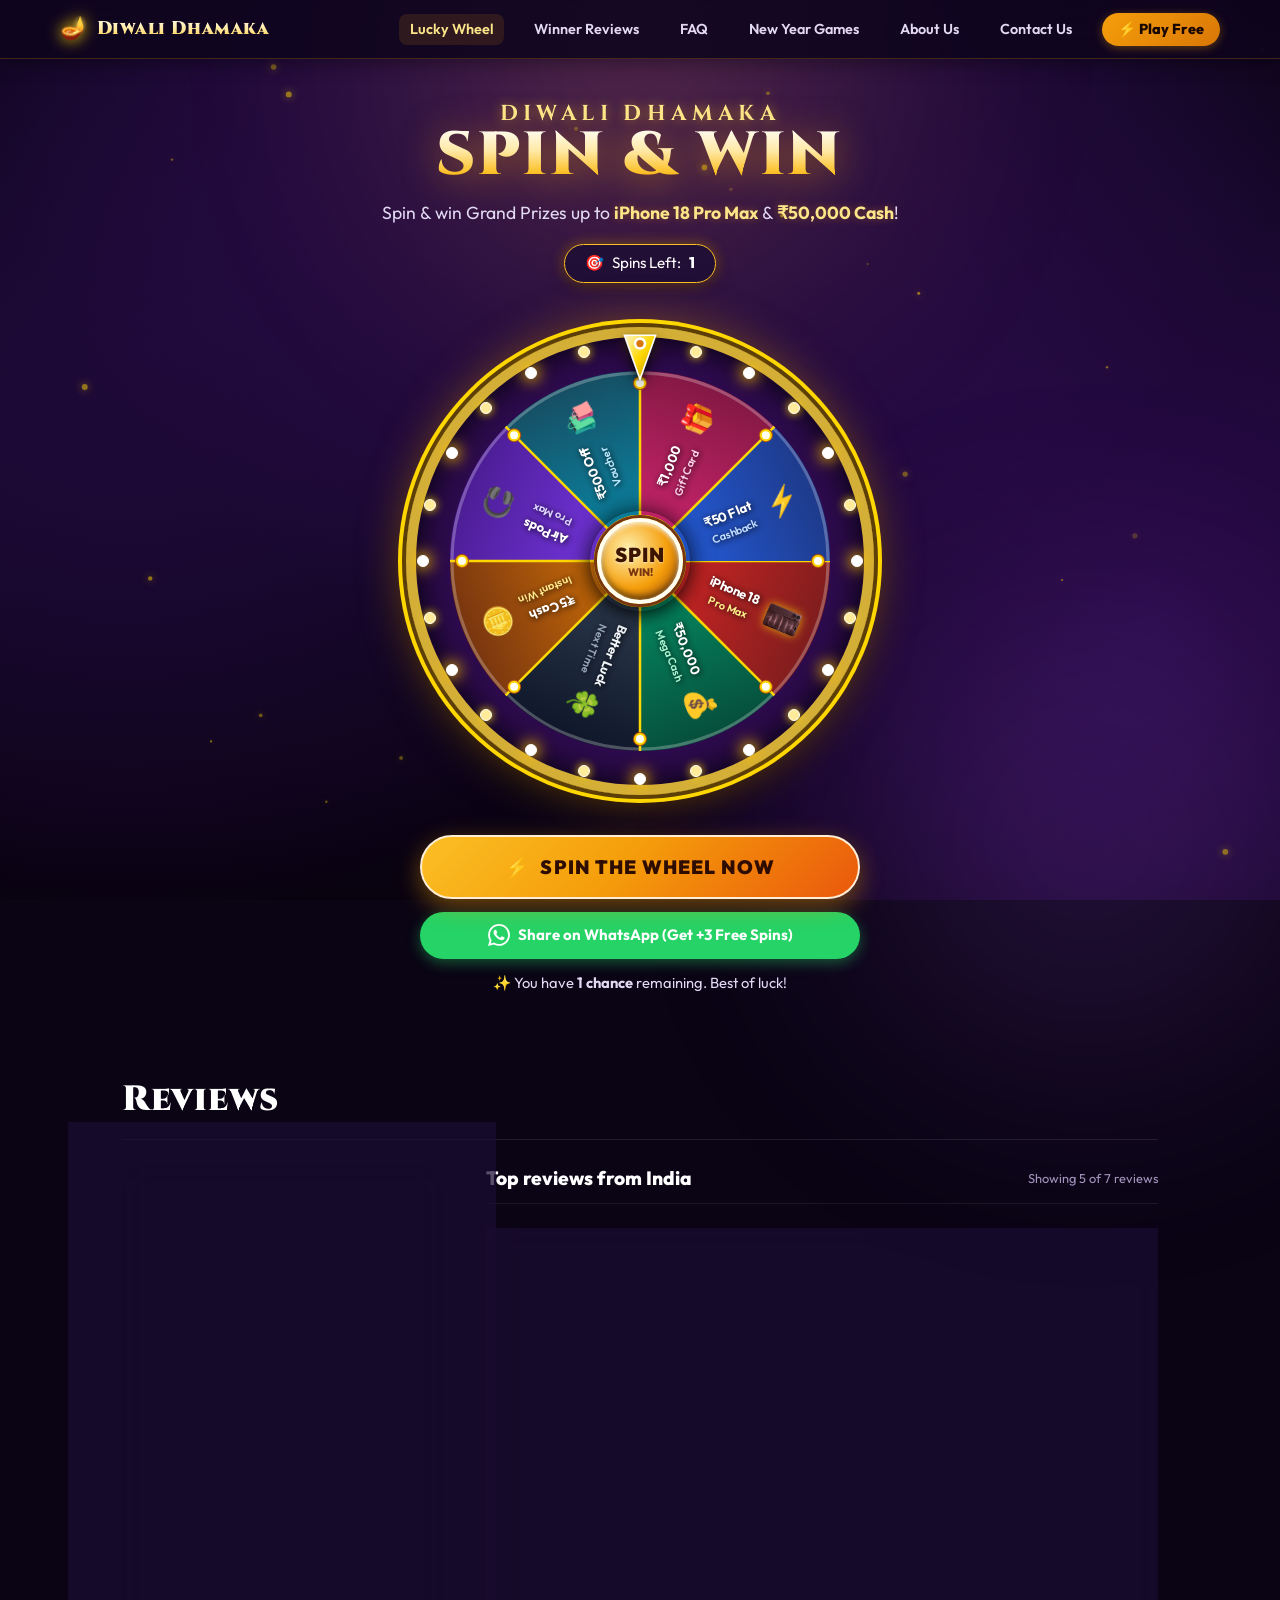
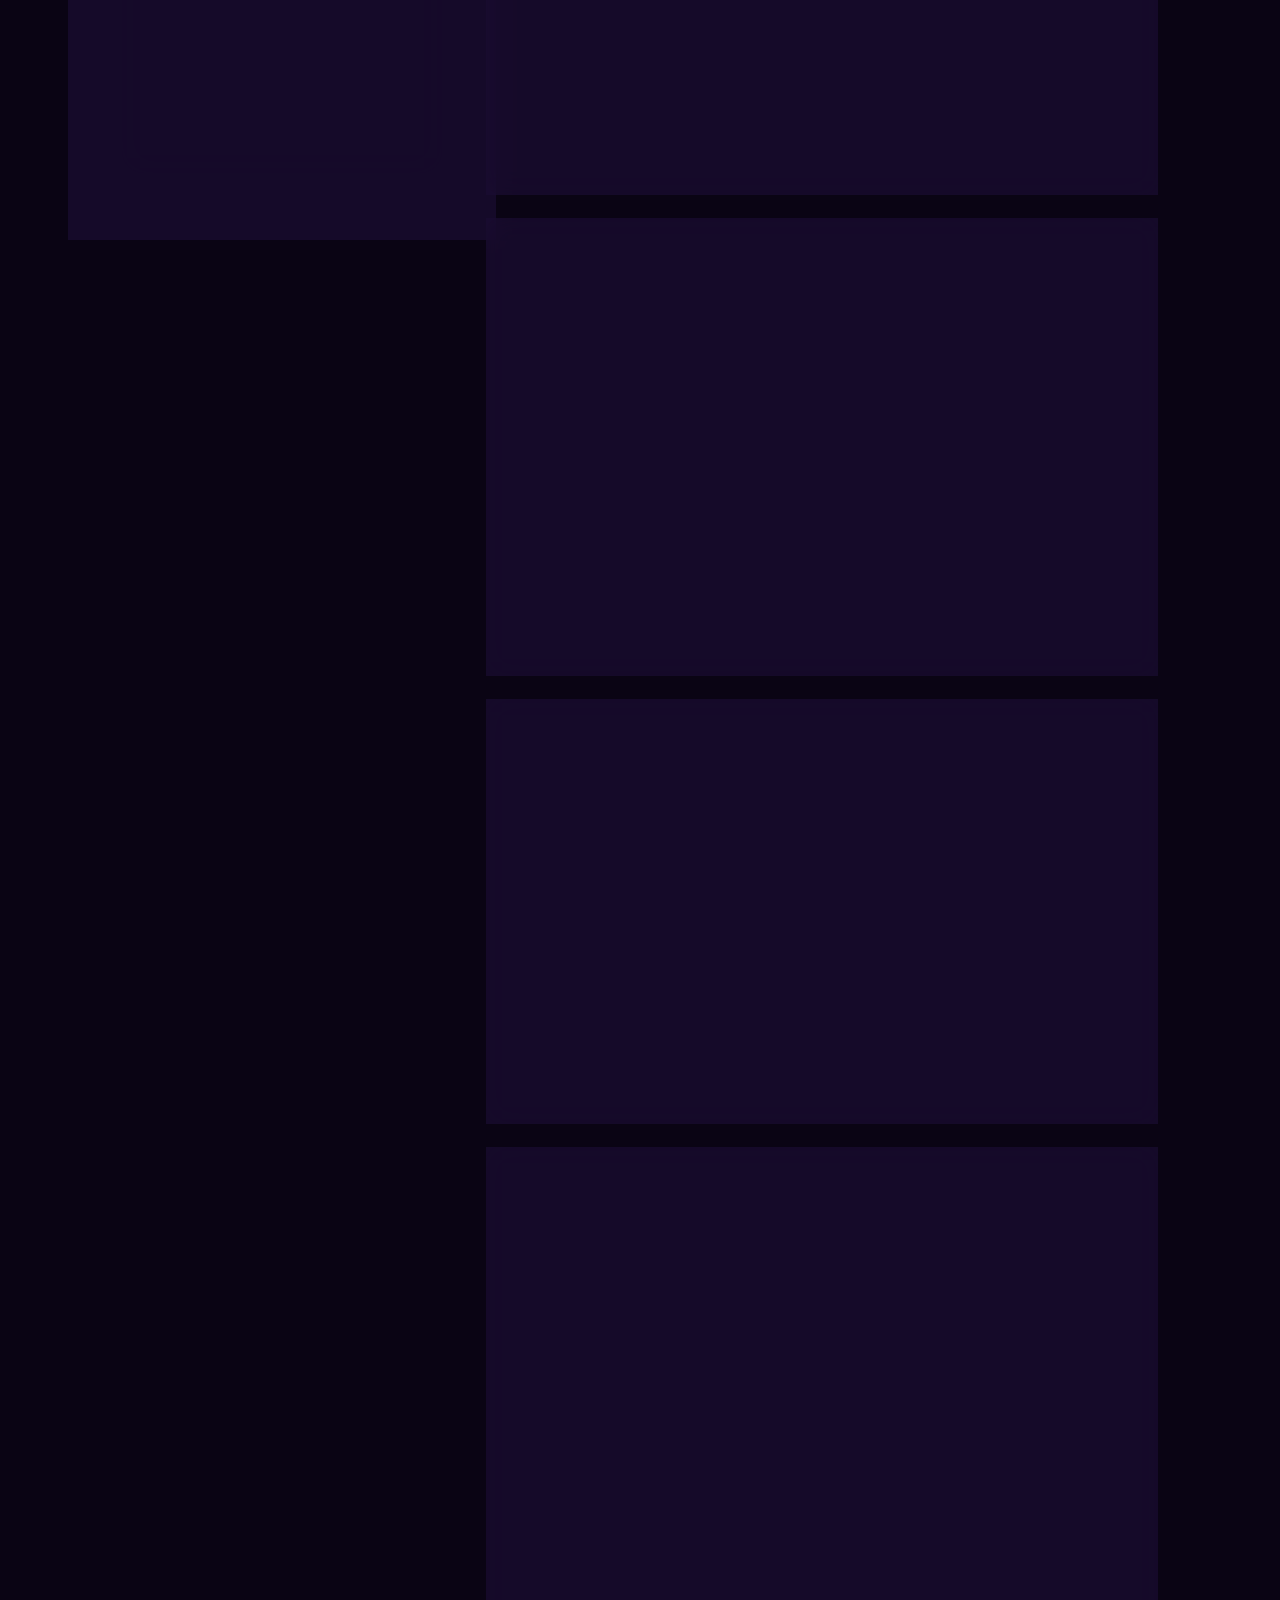
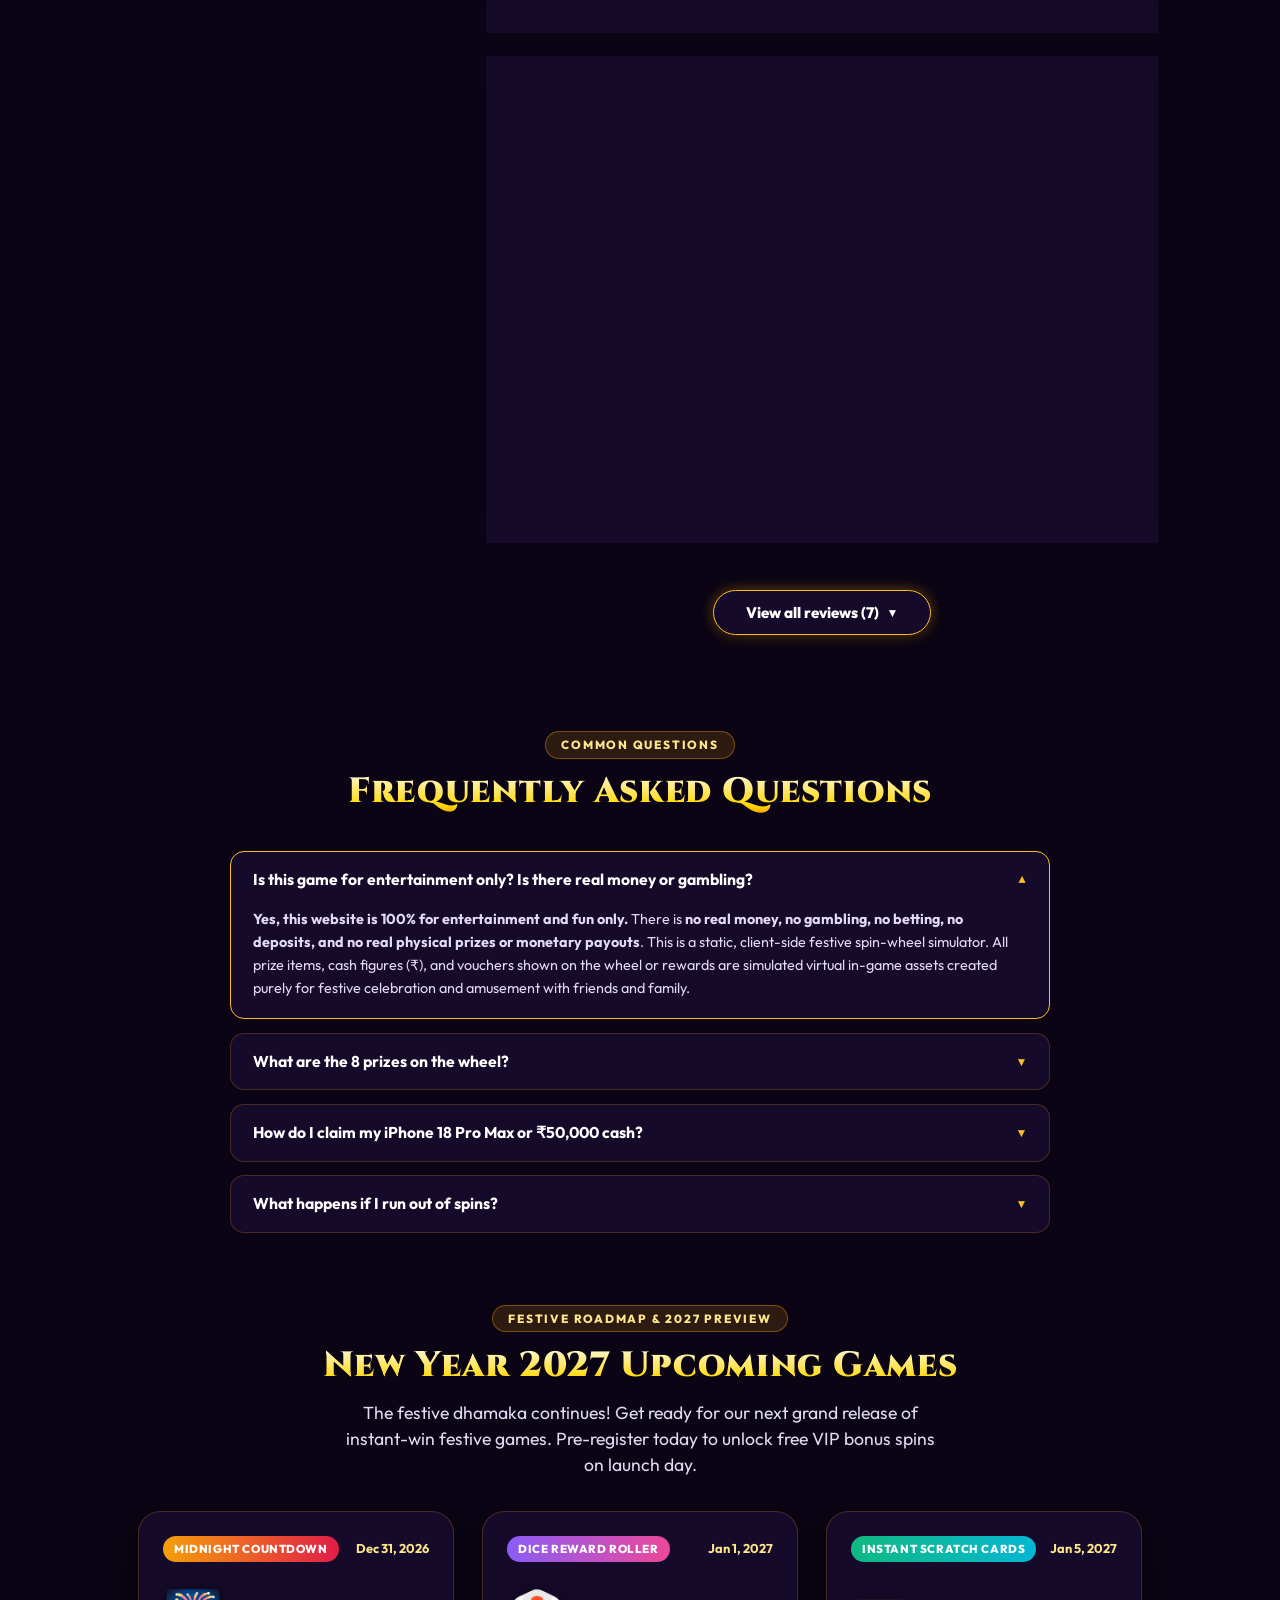
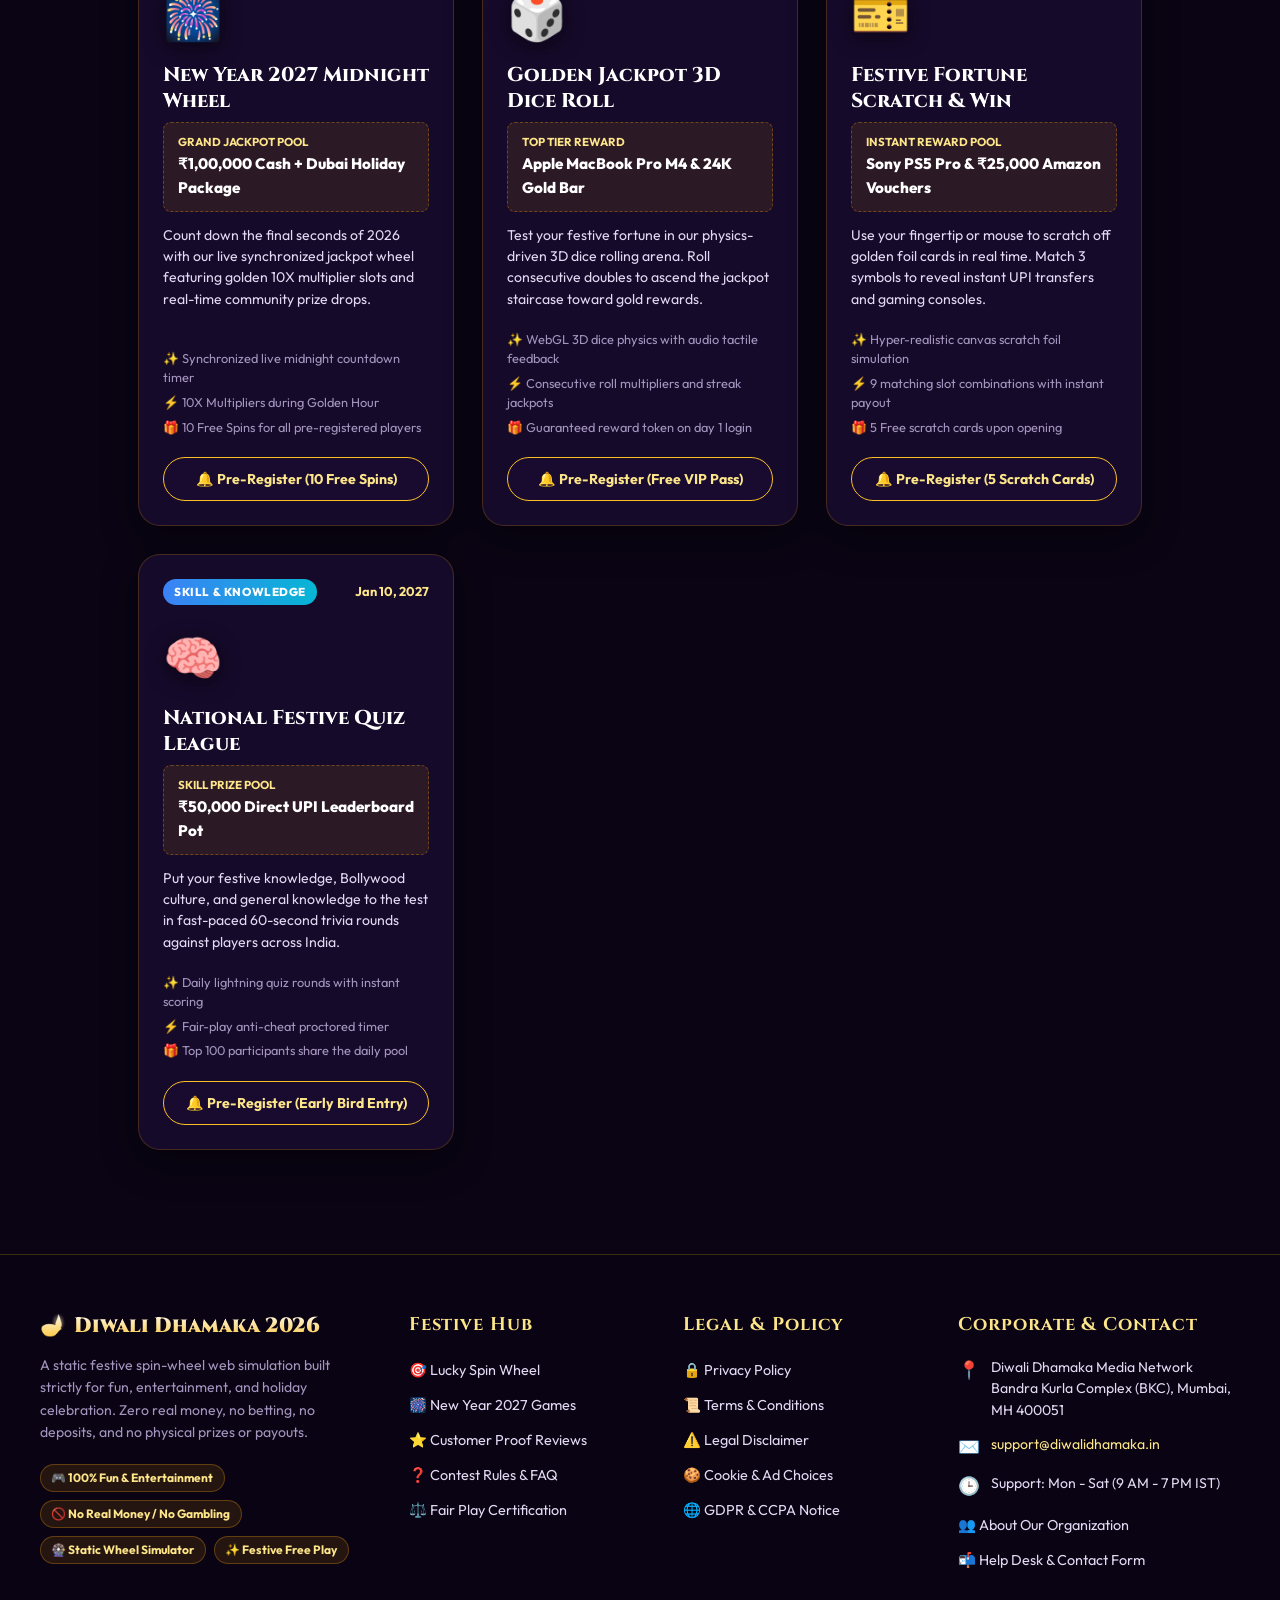
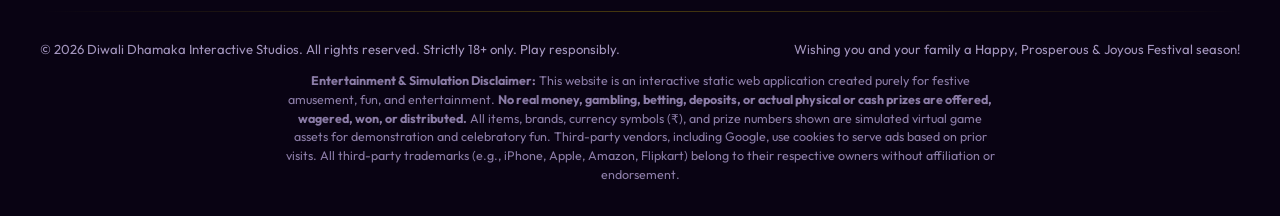
==== commit afb027a0: "monetag added" ====
--- a/index.html
+++ b/index.html
@@ -3,6 +3,7 @@
 <head>
 
   <meta charset="UTF-8">
+  <meta name="google-site-verification" content="MrLz4nkCdYJyiREDtFIA8ZP-HaLNO6eG28eRp0HeC-4" />
   <meta name="viewport" content="width=device-width, initial-scale=1.0, maximum-scale=5.0">
   <title>Mega Spin & Win - Diwali Dhamaka 2026</title>
   <meta name="description" content="Spin the lucky wheel to win mega grand prizes including iPhone 18 Pro Max, Rs. 50,000 cash, gift vouchers, and instant rewards!">
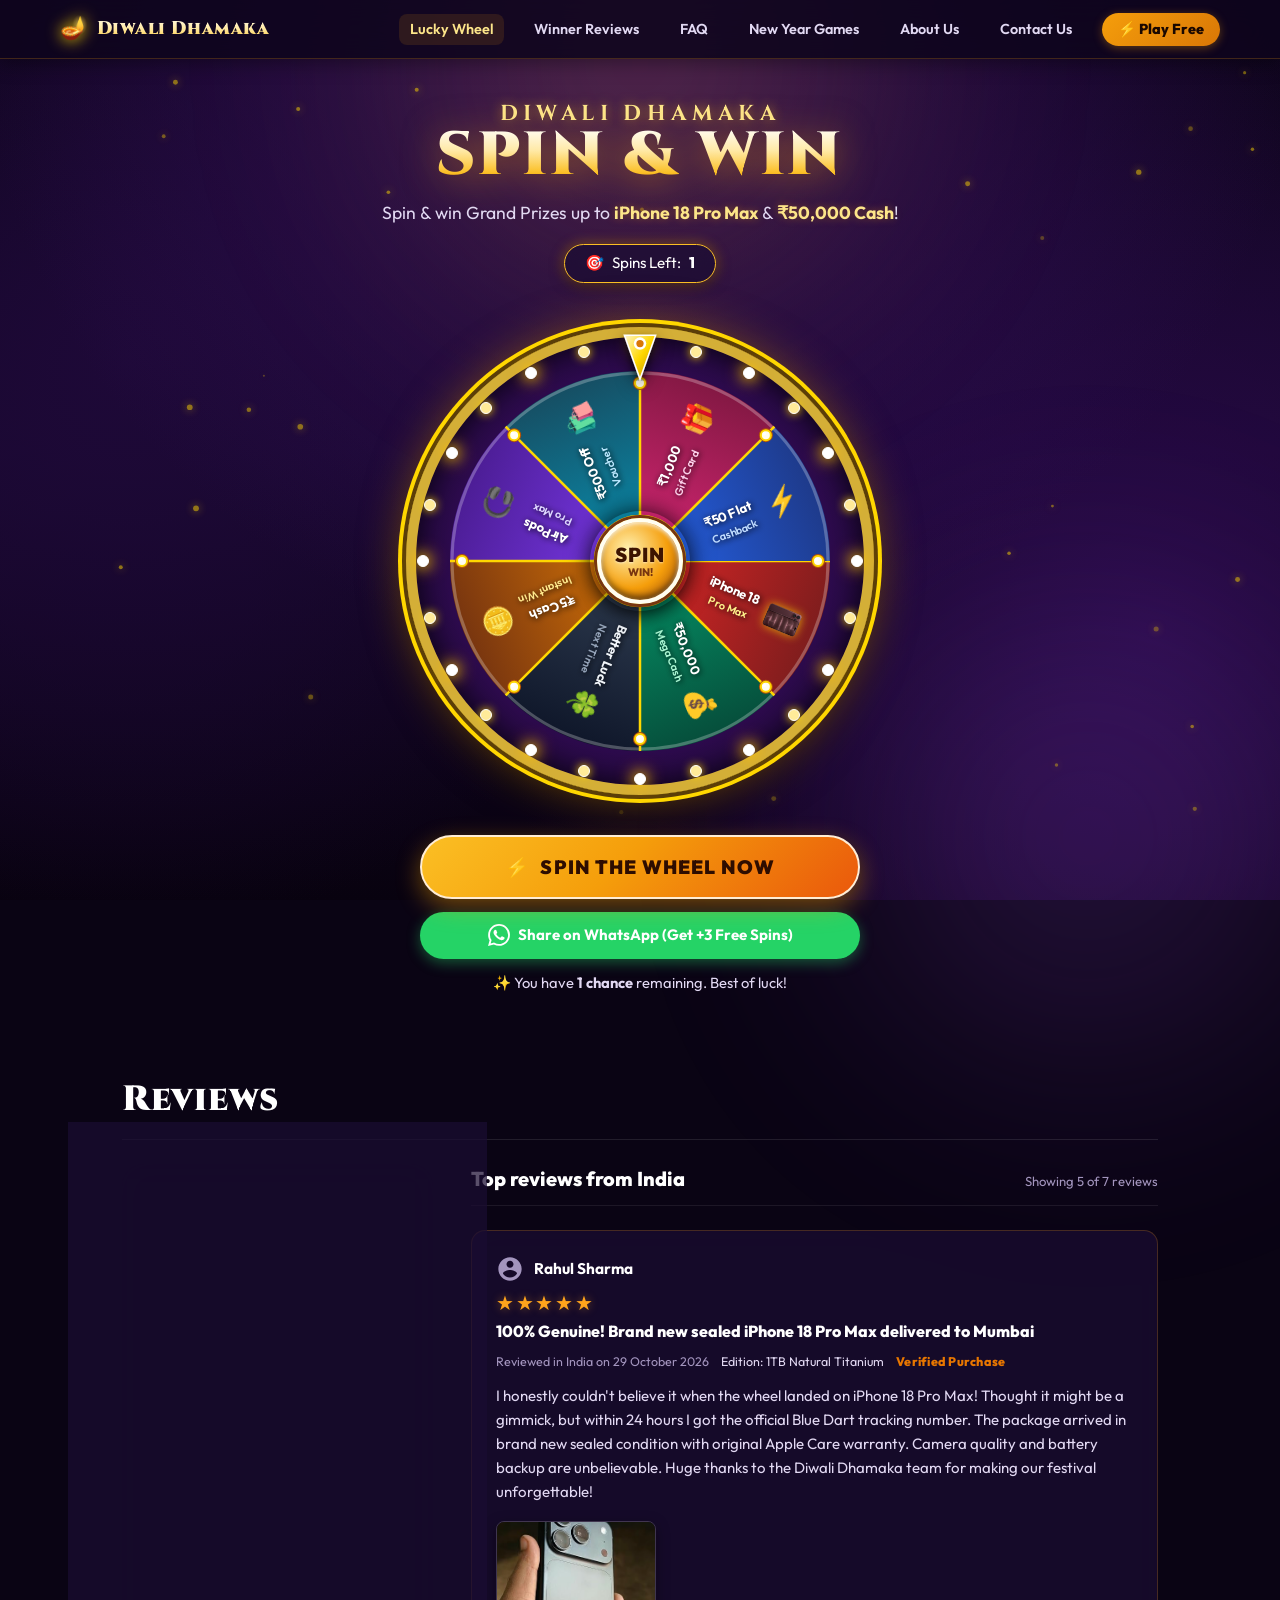
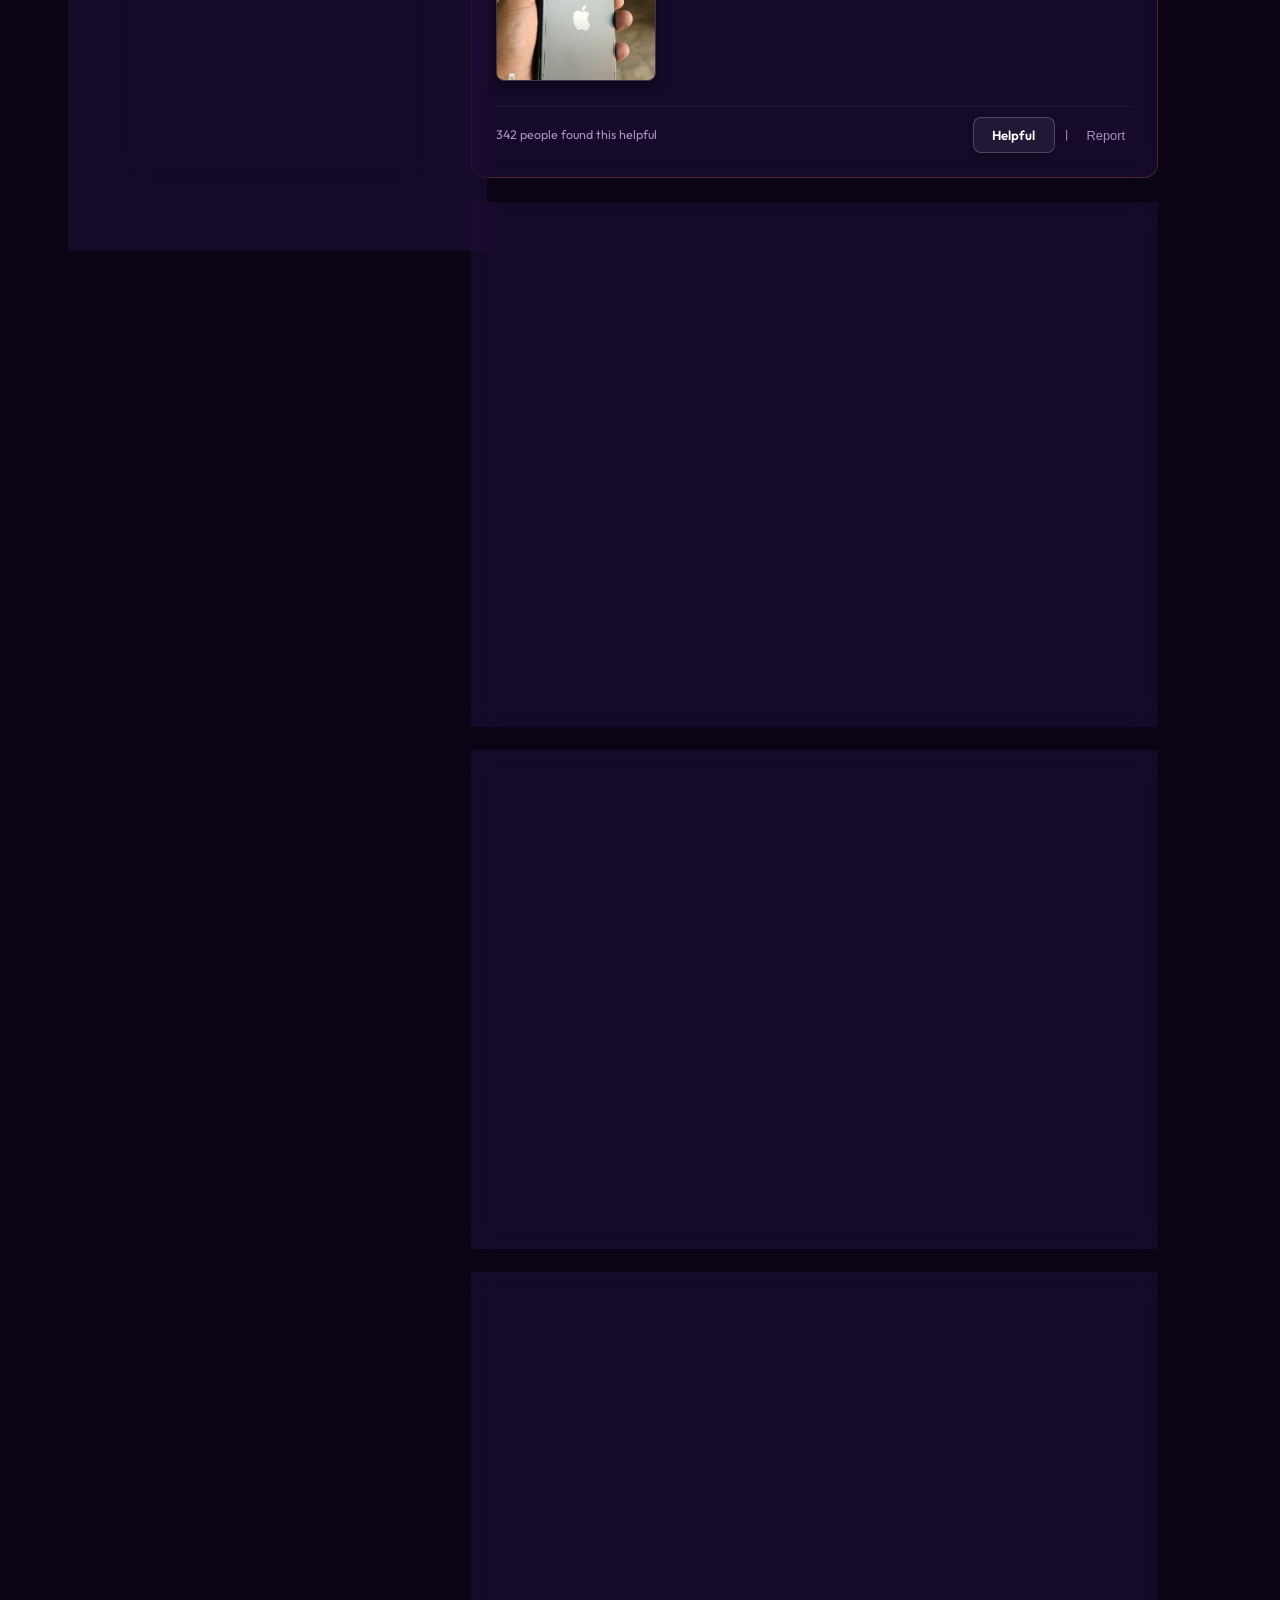
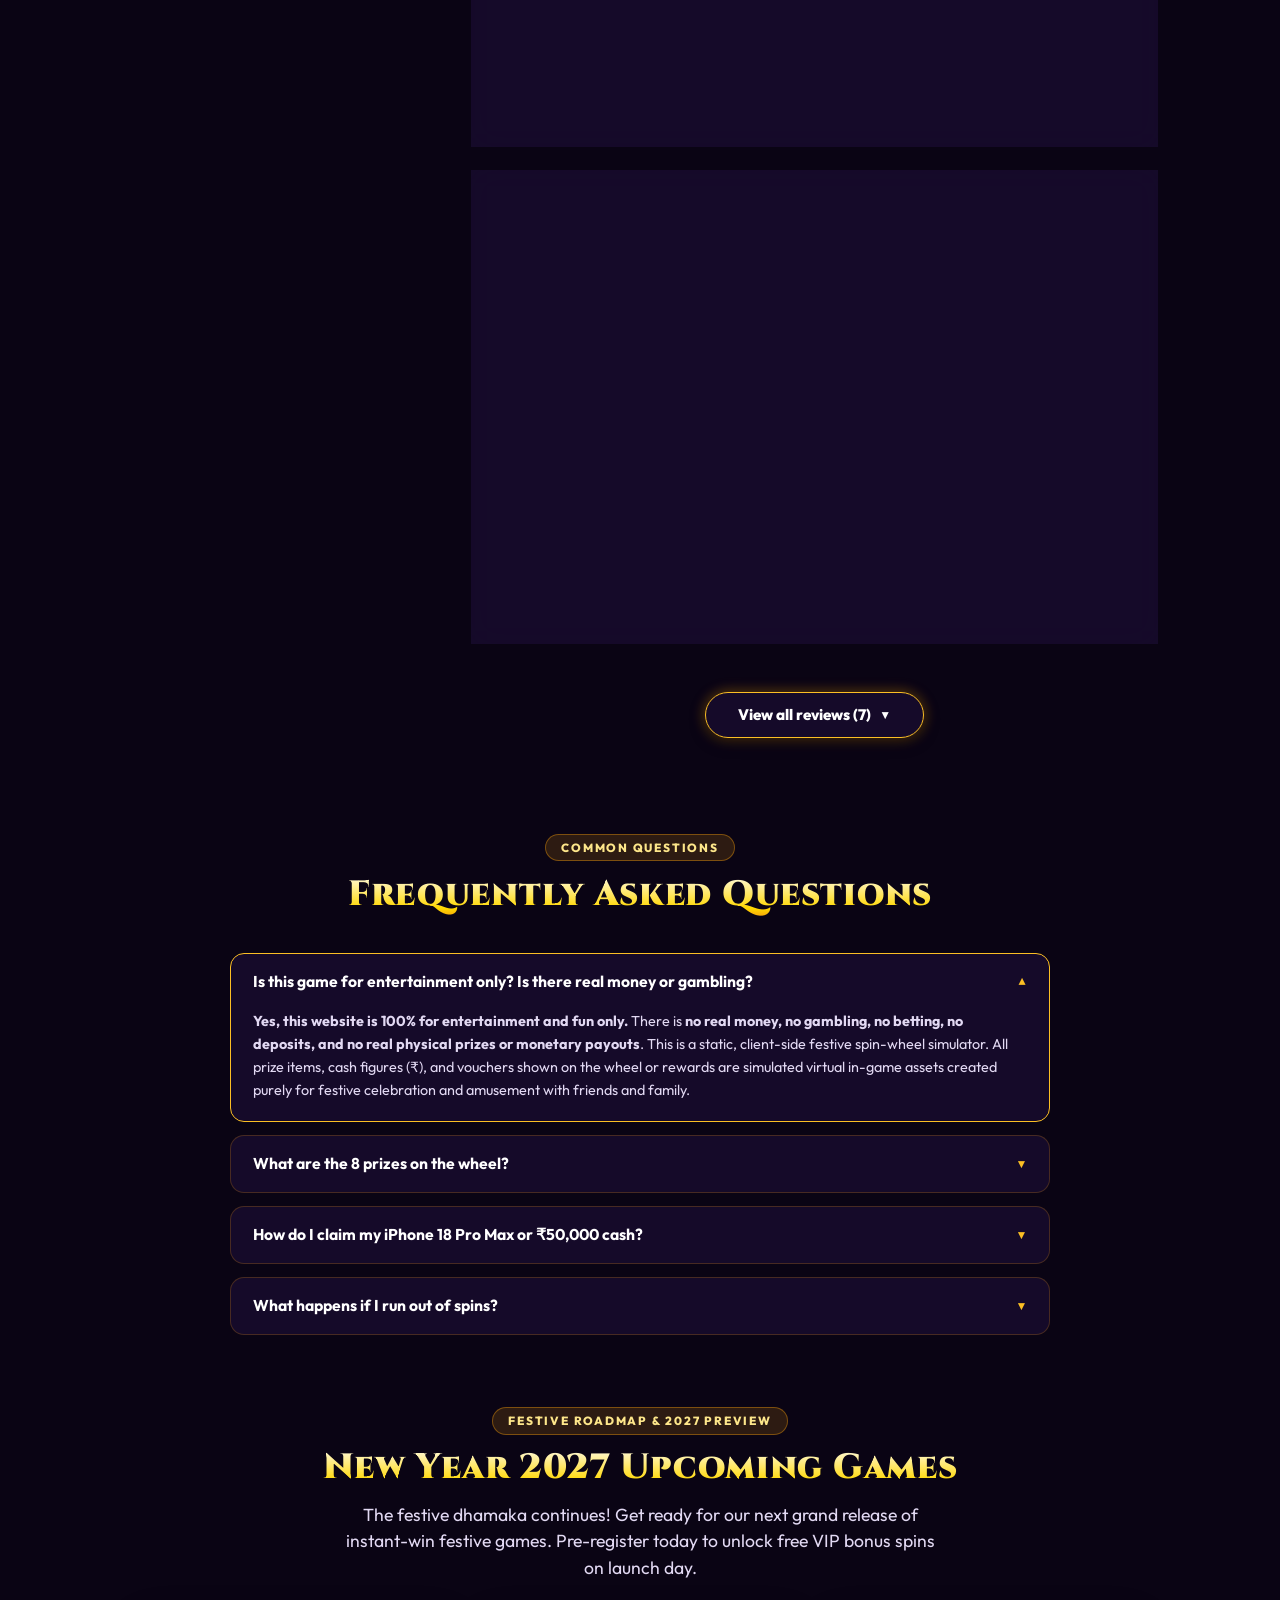
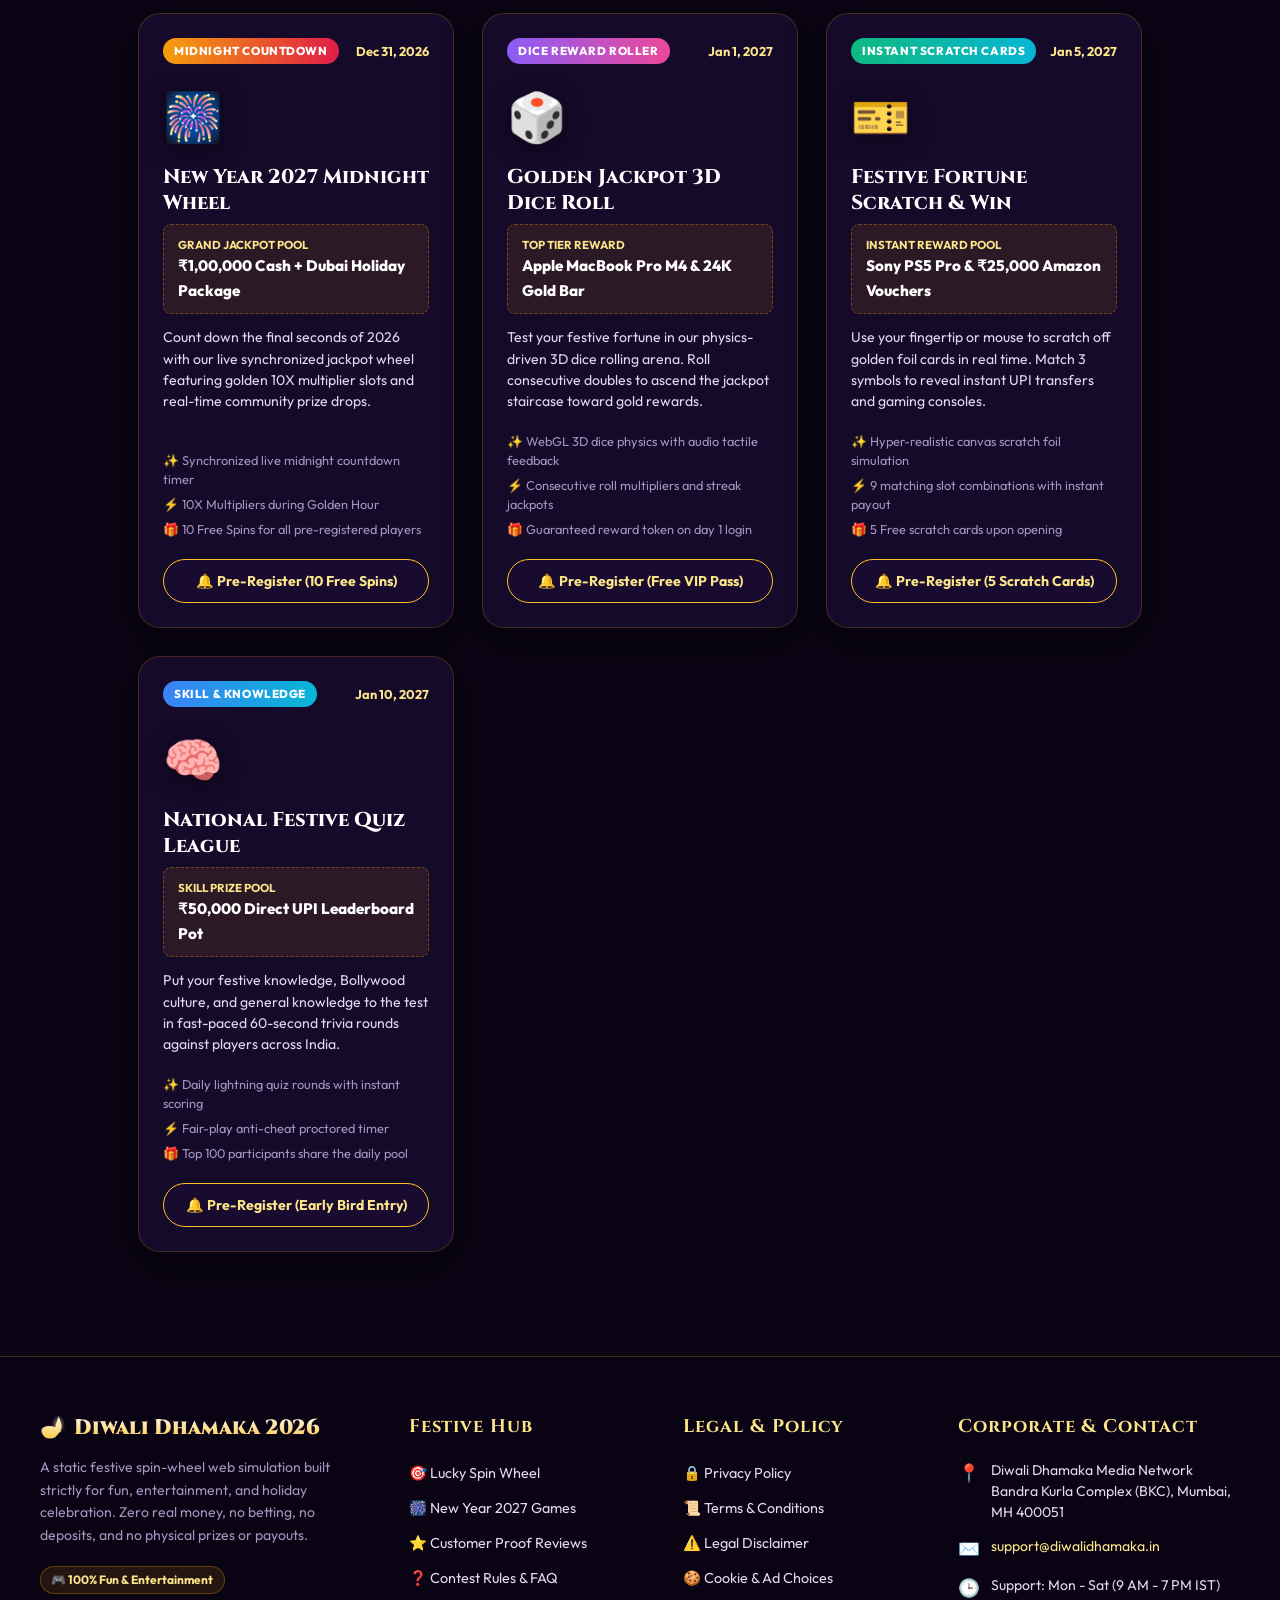
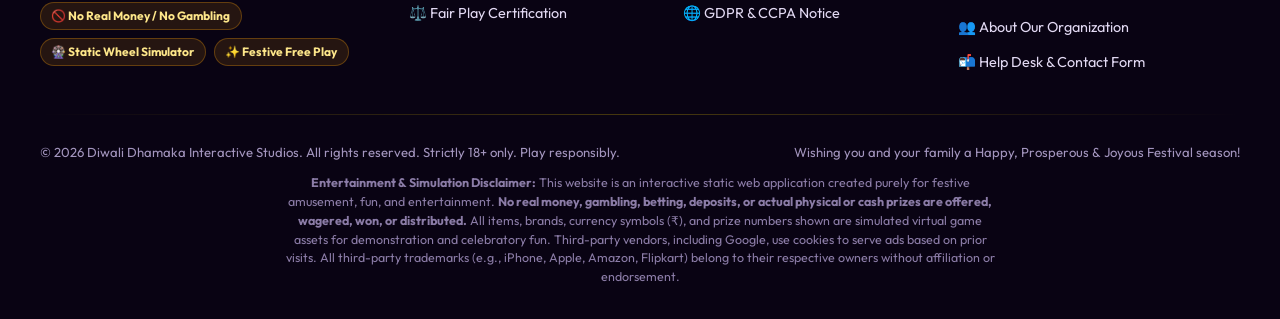
==== commit 403d6fe2: "responsiveness" ====
--- a/index.html
+++ b/index.html
@@ -161,75 +161,82 @@
         <!-- Left Column: Ratings Summary & Customer Images -->
         <aside class="amazon-summary-col">
           <div class="overall-rating-card">
-            <div class="stars-aggregate">
-              <div class="star-rating amazon-stars" aria-label="4.9 out of 5 stars">★★★★★</div>
-              <span class="rating-score-text">4.9 out of 5</span>
-            </div>
-            <span class="total-ratings-count">14,832 global ratings</span>
-
-            <!-- 5-Star Histogram Bars -->
-            <div class="rating-histogram">
-              <div class="histogram-row">
-                <span class="hist-label">5 star</span>
-                <div class="hist-bar-track">
-                  <div class="hist-bar-fill" style="width: 92%;"></div>
+            <!-- Left Pane: Ratings Summary & Histogram -->
+            <div class="rating-overview-pane">
+              <div class="stars-aggregate">
+                <div class="star-rating amazon-stars" aria-label="4.9 out of 5 stars">★★★★★</div>
+                <span class="rating-score-text">4.9 out of 5</span>
+              </div>
+              <span class="total-ratings-count">14,832 global ratings</span>
+
+              <!-- 5-Star Histogram Bars -->
+              <div class="rating-histogram">
+                <div class="histogram-row">
+                  <span class="hist-label">5 star</span>
+                  <div class="hist-bar-track">
+                    <div class="hist-bar-fill" style="width: 92%;"></div>
+                  </div>
+                  <span class="hist-percent">92%</span>
                 </div>
-                <span class="hist-percent">92%</span>
-              </div>
-              <div class="histogram-row">
-                <span class="hist-label">4 star</span>
-                <div class="hist-bar-track">
-                  <div class="hist-bar-fill" style="width: 6%;"></div>
+                <div class="histogram-row">
+                  <span class="hist-label">4 star</span>
+                  <div class="hist-bar-track">
+                    <div class="hist-bar-fill" style="width: 6%;"></div>
+                  </div>
+                  <span class="hist-percent">6%</span>
                 </div>
-                <span class="hist-percent">6%</span>
-              </div>
-              <div class="histogram-row">
-                <span class="hist-label">3 star</span>
-                <div class="hist-bar-track">
-                  <div class="hist-bar-fill" style="width: 1%;"></div>
+                <div class="histogram-row">
+                  <span class="hist-label">3 star</span>
+                  <div class="hist-bar-track">
+                    <div class="hist-bar-fill" style="width: 1%;"></div>
+                  </div>
+                  <span class="hist-percent">1%</span>
                 </div>
-                <span class="hist-percent">1%</span>
-              </div>
-              <div class="histogram-row">
-                <span class="hist-label">2 star</span>
-                <div class="hist-bar-track">
-                  <div class="hist-bar-fill" style="width: 0.5%;"></div>
+                <div class="histogram-row">
+                  <span class="hist-label">2 star</span>
+                  <div class="hist-bar-track">
+                    <div class="hist-bar-fill" style="width: 0.5%;"></div>
+                  </div>
+                  <span class="hist-percent">&lt;1%</span>
                 </div>
-                <span class="hist-percent">&lt;1%</span>
-              </div>
-              <div class="histogram-row">
-                <span class="hist-label">1 star</span>
-                <div class="hist-bar-track">
-                  <div class="hist-bar-fill" style="width: 0.5%;"></div>
+                <div class="histogram-row">
+                  <span class="hist-label">1 star</span>
+                  <div class="hist-bar-track">
+                    <div class="hist-bar-fill" style="width: 0.5%;"></div>
+                  </div>
+                  <span class="hist-percent">&lt;1%</span>
                 </div>
-                <span class="hist-percent">&lt;1%</span>
-              </div>
-            </div>
-
-            <div class="amazon-divider"></div>
-
-            <!-- Customer Reviews with Images Strip -->
-            <div class="reviews-gallery-block">
-              <h3 class="gallery-title">Reviews with images</h3>
-              <div class="amazon-image-strip">
-                <img src="review iphone 1.jpg" alt="iPhone 18 Pro Max winner customer photo" class="strip-thumb" loading="lazy">
-                <img src="review iphone 2.jpg" alt="iPhone 18 Pro Max unboxing photo" class="strip-thumb" loading="lazy">
-                <img src="iphone review 3.jpg" alt="iPhone 18 Pro Max delivery box photo" class="strip-thumb" loading="lazy">
-                <img src="iphone review 4.webp" alt="iPhone 18 Pro Max titanium back photo" class="strip-thumb" loading="lazy">
-                <img src="iphone review 5.webp" alt="iPhone 18 Pro Max setup photo" class="strip-thumb" loading="lazy">
-                <img src="iphone review 6.webp" alt="iPhone 18 Pro Max camera screen photo" class="strip-thumb" loading="lazy">
-                <img src="iphone review 7.webp" alt="iPhone 18 Pro Max package photo" class="strip-thumb" loading="lazy">
-              </div>
-              <a href="#reviews-feed" class="see-all-images-link">See all 7 customer images</a>
-            </div>
-
-            <div class="amazon-divider"></div>
-
-            <!-- Write a Customer Review Box -->
-            <div class="amazon-write-review-box">
-              <h3 class="write-review-heading">Review this prize</h3>
-              <p class="write-review-sub">Share your thoughts and unboxing experience with other winners</p>
-              <button type="button" id="open-write-review-btn" class="amazon-write-btn">Write a customer review</button>
+              </div>
+            </div>
+
+            <div class="amazon-divider rating-pane-divider" aria-hidden="true"></div>
+            <div class="rating-pane-divider-vertical" aria-hidden="true"></div>
+
+            <!-- Right Pane: Gallery & Write Review Box -->
+            <div class="rating-actions-pane">
+              <!-- Customer Reviews with Images Strip -->
+              <div class="reviews-gallery-block">
+                <h3 class="gallery-title">Reviews with images</h3>
+                <div class="amazon-image-strip">
+                  <img src="review iphone 1.jpg" alt="iPhone 18 Pro Max winner customer photo" class="strip-thumb" width="60" height="60" loading="lazy">
+                  <img src="review iphone 2.jpg" alt="iPhone 18 Pro Max unboxing photo" class="strip-thumb" width="60" height="60" loading="lazy">
+                  <img src="iphone review 3.jpg" alt="iPhone 18 Pro Max delivery box photo" class="strip-thumb" width="60" height="60" loading="lazy">
+                  <img src="iphone review 4.webp" alt="iPhone 18 Pro Max titanium back photo" class="strip-thumb" width="60" height="60" loading="lazy">
+                  <img src="iphone review 5.webp" alt="iPhone 18 Pro Max setup photo" class="strip-thumb" width="60" height="60" loading="lazy">
+                  <img src="iphone review 6.webp" alt="iPhone 18 Pro Max camera screen photo" class="strip-thumb" width="60" height="60" loading="lazy">
+                  <img src="iphone review 7.webp" alt="iPhone 18 Pro Max package photo" class="strip-thumb" width="60" height="60" loading="lazy">
+                </div>
+                <a href="#reviews-feed" class="see-all-images-link">See all 7 customer images</a>
+              </div>
+
+              <div class="amazon-divider"></div>
+
+              <!-- Write a Customer Review Box -->
+              <div class="amazon-write-review-box">
+                <h3 class="write-review-heading">Review this prize</h3>
+                <p class="write-review-sub">Share your thoughts and unboxing experience with other winners</p>
+                <button type="button" id="open-write-review-btn" class="amazon-write-btn">Write a customer review</button>
+              </div>
             </div>
           </div>
 
@@ -317,7 +324,7 @@
               I honestly couldn't believe it when the wheel landed on iPhone 18 Pro Max! Thought it might be a gimmick, but within 24 hours I got the official Blue Dart tracking number. The package arrived in brand new sealed condition with original Apple Care warranty. Camera quality and battery backup are unbelievable. Huge thanks to the Diwali Dhamaka team for making our festival unforgettable!
             </p>
             <div class="review-customer-images">
-              <img src="review iphone 1.jpg" alt="Rahul Sharma received iPhone 18 Pro Max review image" class="review-thumbnail-img" loading="lazy">
+              <img src="review iphone 1.jpg" alt="Rahul Sharma received iPhone 18 Pro Max review image" class="review-thumbnail-img" width="160" height="160" loading="lazy">
             </div>
             <div class="amazon-review-footer">
               <span class="helpful-count">342 people found this helpful</span>
@@ -352,7 +359,7 @@
               Spun the wheel during lunch break and hit the grand prize. Submitted my voucher code and address right away. The delivery box was safely packaged with double tamper-proof tape. Checked the serial number on checkcoverage.apple.com and it shows valid purchase date and active warranty. Thank you so much for keeping this 100% real!
             </p>
             <div class="review-customer-images">
-              <img src="review iphone 2.jpg" alt="Amit Verma unboxing photo" class="review-thumbnail-img" loading="lazy">
+              <img src="review iphone 2.jpg" alt="Amit Verma unboxing photo" class="review-thumbnail-img" width="160" height="160" loading="lazy">
             </div>
             <div class="amazon-review-footer">
               <span class="helpful-count">198 people found this helpful</span>
@@ -387,7 +394,7 @@
               Sharing my honest review with photo proof. Received within 48 hours in Bengaluru. The device is blazing fast, display brightness under sunlight is amazing, and the dynamic island features are so fluid. Everyone in my office couldn't believe I won it from the festive lucky spin. Best festive Dhamaka ever!
             </p>
             <div class="review-customer-images">
-              <img src="iphone review 3.jpg" alt="Pooja Gupta delivery box review image" class="review-thumbnail-img" loading="lazy">
+              <img src="iphone review 3.jpg" alt="Pooja Gupta delivery box review image" class="review-thumbnail-img" width="160" height="160" loading="lazy">
             </div>
             <div class="amazon-review-footer">
               <span class="helpful-count">115 people found this helpful</span>
@@ -422,7 +429,7 @@
               Took this photo right after unboxing the phone. Build quality is aerospace grade titanium. Transferred all my data from old phone seamlessly. Thank you team for transparent wheel odds and honoring the grand prize win!
             </p>
             <div class="review-customer-images">
-              <img src="iphone review 4.webp" alt="Vikram Malhotra titanium back photo" class="review-thumbnail-img" loading="lazy">
+              <img src="iphone review 4.webp" alt="Vikram Malhotra titanium back photo" class="review-thumbnail-img" width="160" height="160" loading="lazy">
             </div>
             <div class="amazon-review-footer">
               <span class="helpful-count">84 people found this helpful</span>
@@ -457,7 +464,7 @@
               Attaching my setup picture. I was skeptical initially, but after receiving the OTP and Blue Dart dispatch notice, I knew it was genuine. Got ₹50,000 cash for my brother earlier and now this flagship iPhone. Thank you from the bottom of my heart!
             </p>
             <div class="review-customer-images">
-              <img src="iphone review 5.webp" alt="Priya Patel setup photo" class="review-thumbnail-img" loading="lazy">
+              <img src="iphone review 5.webp" alt="Priya Patel setup photo" class="review-thumbnail-img" width="160" height="160" loading="lazy">
             </div>
             <div class="amazon-review-footer">
               <span class="helpful-count">142 people found this helpful</span>
@@ -492,7 +499,7 @@
               Took this photo showing the gorgeous titanium frame and display. Everything came sealed with original cable and Apple documentation. Definitely worth participating in this festive lucky wheel event!
             </p>
             <div class="review-customer-images">
-              <img src="iphone review 6.webp" alt="Sneha Reddy camera screen photo" class="review-thumbnail-img" loading="lazy">
+              <img src="iphone review 6.webp" alt="Sneha Reddy camera screen photo" class="review-thumbnail-img" width="160" height="160" loading="lazy">
             </div>
             <div class="amazon-review-footer">
               <span class="helpful-count">67 people found this helpful</span>
@@ -527,7 +534,7 @@
               Here is my delivery box package photo. Everything from claim code entry to doorstep delivery was handled with top-notch professionalism. Best lucky spin experience ever!
             </p>
             <div class="review-customer-images">
-              <img src="iphone review 7.webp" alt="Ananya Joshi delivery package photo" class="review-thumbnail-img" loading="lazy">
+              <img src="iphone review 7.webp" alt="Ananya Joshi delivery package photo" class="review-thumbnail-img" width="160" height="160" loading="lazy">
             </div>
             <div class="amazon-review-footer">
               <span class="helpful-count">53 people found this helpful</span>
--- a/styles.css
+++ b/styles.css
@@ -571,20 +571,21 @@
    AMAZON STYLE CUSTOMER REVIEWS SECTION
    ========================================================================== */
 .reviews-section {
-  margin-top: 3.5rem;
+  margin-top: clamp(2rem, 5vw, 3.5rem);
   padding: 1.5rem 0;
   width: 100%;
+  scroll-margin-top: calc(4.5rem + 1rem);
 }
 
 .reviews-header-block {
-  margin-bottom: 1.5rem;
+  margin-bottom: clamp(1rem, 3vw, 1.5rem);
   border-bottom: 1px solid rgba(255, 255, 255, 0.1);
   padding-bottom: 0.75rem;
 }
 
 .amazon-section-title {
   font-family: var(--font-display);
-  font-size: clamp(1.6rem, 3.5vw, 2.2rem);
+  font-size: clamp(1.4rem, 3.5vw, 2.2rem);
   font-weight: 900;
   color: #fff;
   letter-spacing: 0.02em;
@@ -593,26 +594,29 @@
 .amazon-reviews-layout {
   display: grid;
   grid-template-columns: 1fr;
-  gap: 2.25rem;
+  gap: clamp(1.5rem, 3.5vw, 2.5rem);
   align-items: start;
 }
 
 @media (min-width: 880px) {
   .amazon-reviews-layout {
-    grid-template-columns: 320px 1fr;
-    gap: 2.75rem;
+    grid-template-columns: clamp(290px, 30%, 340px) 1fr;
+    gap: clamp(1.75rem, 3vw, 2.75rem);
   }
 }
 
 /* --- Left Column: Summary Card & Histogram --- */
 .amazon-summary-col {
   width: 100%;
+  container-type: inline-size;
+  container-name: summary-col;
 }
 
 @media (min-width: 880px) {
   .amazon-summary-col {
     position: sticky;
-    top: 1.5rem;
+    top: calc(4.5rem + 1rem); /* Clear sticky .site-nav comfortably */
+    z-index: 20;
   }
 }
 
@@ -621,34 +625,73 @@
   border: 1px solid var(--glass-border);
   border-radius: var(--radius-lg);
   backdrop-filter: blur(16px);
-  padding: 1.5rem;
+  -webkit-backdrop-filter: blur(16px);
+  padding: clamp(1rem, 3vw, 1.5rem);
   box-shadow: var(--glass-shadow);
   display: flex;
   flex-direction: column;
   gap: 1rem;
 }
 
+.rating-overview-pane,
+.rating-actions-pane {
+  display: flex;
+  flex-direction: column;
+  gap: 0.85rem;
+}
+
+.rating-pane-divider {
+  display: block;
+}
+
+.rating-pane-divider-vertical {
+  display: none;
+}
+
+/* Wide / Tablet Layout: When stacked with ample width (>= 520px) */
+@container summary-col (min-width: 520px) {
+  .overall-rating-card {
+    display: grid;
+    grid-template-columns: 1.15fr 1px 1fr;
+    gap: 1.5rem;
+    align-items: stretch;
+  }
+
+  .rating-pane-divider {
+    display: none;
+  }
+
+  .rating-pane-divider-vertical {
+    display: block;
+    width: 1px;
+    height: 100%;
+    background: rgba(255, 255, 255, 0.1);
+  }
+}
+
 .stars-aggregate {
   display: flex;
   align-items: center;
-  gap: 0.65rem;
+  gap: clamp(0.5rem, 2vw, 0.75rem);
+  flex-wrap: wrap;
 }
 
 .amazon-stars {
   color: #ffa41c;
-  font-size: 1.15rem;
+  font-size: clamp(1.1rem, 2.5vw, 1.25rem);
   letter-spacing: 0.08em;
   text-shadow: 0 0 10px rgba(255, 164, 28, 0.4);
+  line-height: 1;
 }
 
 .rating-score-text {
-  font-size: 1.15rem;
+  font-size: clamp(1.05rem, 2.5vw, 1.2rem);
   font-weight: 800;
   color: #fff;
 }
 
 .total-ratings-count {
-  font-size: 0.85rem;
+  font-size: clamp(0.8rem, 2vw, 0.85rem);
   color: var(--text-muted);
 }
 
@@ -658,25 +701,28 @@
   flex-direction: column;
   gap: 0.55rem;
   margin-top: 0.25rem;
+  width: 100%;
 }
 
 .histogram-row {
   display: flex;
   align-items: center;
-  gap: 0.75rem;
-  font-size: 0.82rem;
+  gap: clamp(0.5rem, 2vw, 0.75rem);
+  font-size: clamp(0.78rem, 2vw, 0.82rem);
 }
 
 .hist-label {
-  width: 42px;
+  width: clamp(38px, 10%, 44px);
   color: #60a5fa;
   font-weight: 600;
   flex-shrink: 0;
+  white-space: nowrap;
 }
 
 .hist-bar-track {
   flex: 1;
-  height: 16px;
+  min-width: 0;
+  height: 14px;
   background: rgba(255, 255, 255, 0.08);
   border-radius: 4px;
   overflow: hidden;
@@ -702,6 +748,7 @@
   height: 1px;
   background: rgba(255, 255, 255, 0.1);
   margin: 0.25rem 0;
+  width: 100%;
 }
 
 /* Reviews with Images Strip */
@@ -712,7 +759,7 @@
 }
 
 .gallery-title {
-  font-size: 1rem;
+  font-size: clamp(0.95rem, 2.5vw, 1.05rem);
   font-weight: 800;
   color: #fff;
 }
@@ -721,39 +768,53 @@
   display: flex;
   gap: 8px;
   overflow-x: auto;
-  padding-bottom: 6px;
+  padding-bottom: 8px;
+  -webkit-overflow-scrolling: touch;
+  scroll-snap-type: x mandatory;
+  overscroll-behavior-x: contain;
+  scrollbar-width: thin;
+  scrollbar-color: rgba(255, 255, 255, 0.25) transparent;
 }
 
 .amazon-image-strip::-webkit-scrollbar {
   height: 5px;
 }
 .amazon-image-strip::-webkit-scrollbar-thumb {
-  background: rgba(255, 255, 255, 0.2);
+  background: rgba(255, 255, 255, 0.25);
   border-radius: 4px;
 }
 
 .strip-thumb {
-  width: 60px;
-  height: 60px;
-  border-radius: 6px;
+  width: clamp(56px, 14vw, 64px);
+  height: clamp(56px, 14vw, 64px);
+  aspect-ratio: 1 / 1;
+  border-radius: 8px;
   object-fit: cover;
-  border: 1.5px solid rgba(255, 255, 255, 0.15);
+  border: 1.5px solid rgba(255, 255, 255, 0.18);
   flex-shrink: 0;
+  scroll-snap-align: start;
   cursor: pointer;
-  transition: transform var(--transition-fast), border-color var(--transition-fast);
-}
-
-.strip-thumb:hover {
+  transition: transform var(--transition-fast), border-color var(--transition-fast), box-shadow var(--transition-fast);
+}
+
+.strip-thumb:hover,
+.strip-thumb:focus-visible {
   transform: scale(1.08);
   border-color: #ffa41c;
   box-shadow: 0 4px 12px rgba(255, 164, 28, 0.4);
+  outline: none;
 }
 
 .see-all-images-link {
-  font-size: 0.82rem;
+  font-size: clamp(0.8rem, 2vw, 0.85rem);
   color: #60a5fa;
   text-decoration: none;
   font-weight: 600;
+  display: inline-flex;
+  align-items: center;
+  gap: 0.35rem;
+  padding: 0.2rem 0;
+  width: fit-content;
 }
 
 .see-all-images-link:hover {
@@ -769,32 +830,37 @@
 }
 
 .write-review-heading {
-  font-size: 1.05rem;
+  font-size: clamp(0.98rem, 2.5vw, 1.08rem);
   font-weight: 800;
   color: #fff;
 }
 
 .write-review-sub {
-  font-size: 0.82rem;
+  font-size: clamp(0.8rem, 2vw, 0.85rem);
   color: var(--text-secondary);
   line-height: 1.45;
 }
 
 .amazon-write-btn {
   width: 100%;
+  min-height: 44px;
+  display: inline-flex;
+  align-items: center;
+  justify-content: center;
   padding: 0.65rem 1rem;
   border-radius: var(--radius-sm);
   background: rgba(255, 255, 255, 0.08);
   border: 1px solid rgba(255, 255, 255, 0.28);
   color: #fff;
   font-family: var(--font-main);
-  font-size: 0.88rem;
+  font-size: clamp(0.85rem, 2vw, 0.9rem);
   font-weight: 700;
   cursor: pointer;
   box-shadow: 0 2px 6px rgba(0, 0, 0, 0.3);
   transition: all var(--transition-fast);
   margin-top: 0.35rem;
   text-align: center;
+  touch-action: manipulation;
 }
 
 .amazon-write-btn:hover {
@@ -811,7 +877,8 @@
   border: 1.5px solid var(--gold-400);
   border-radius: var(--radius-lg);
   backdrop-filter: blur(16px);
-  padding: 1.35rem;
+  -webkit-backdrop-filter: blur(16px);
+  padding: clamp(1rem, 3.5vw, 1.35rem);
   box-shadow: 0 12px 36px rgba(0, 0, 0, 0.6), 0 0 20px var(--gold-glow);
   animation: slideDownForm 0.25s ease-out;
 }
@@ -840,7 +907,7 @@
 }
 
 .form-title {
-  font-size: 1.1rem;
+  font-size: clamp(1rem, 2.5vw, 1.15rem);
   font-weight: 800;
   color: #fff;
 }
@@ -849,10 +916,16 @@
   background: none;
   border: none;
   color: var(--text-muted);
-  font-size: 1.1rem;
+  font-size: 1.25rem;
   cursor: pointer;
-  padding: 2px 6px;
+  padding: 6px 10px;
+  min-width: 36px;
+  min-height: 36px;
   border-radius: 4px;
+  display: inline-flex;
+  align-items: center;
+  justify-content: center;
+  touch-action: manipulation;
 }
 .close-form-btn:hover {
   color: #fff;
@@ -866,25 +939,32 @@
 }
 
 .form-label {
-  font-size: 0.82rem;
+  font-size: clamp(0.78rem, 2vw, 0.84rem);
   font-weight: 700;
   color: var(--text-secondary);
 }
 
 .interactive-star-picker {
   display: flex;
-  gap: 4px;
+  gap: 6px;
+  align-items: center;
 }
 
 .star-pick-btn {
   background: none;
   border: none;
-  font-size: 1.6rem;
+  font-size: 1.75rem;
   color: rgba(255, 255, 255, 0.2);
   cursor: pointer;
-  padding: 0 2px;
+  padding: 4px;
+  min-width: 38px;
+  min-height: 38px;
+  display: inline-flex;
+  align-items: center;
+  justify-content: center;
   line-height: 1;
   transition: transform 0.1s ease, color 0.1s ease;
+  touch-action: manipulation;
 }
 
 .star-pick-btn.selected,
@@ -902,8 +982,8 @@
   border-radius: var(--radius-sm);
   color: #fff;
   font-family: var(--font-main);
-  font-size: 0.88rem;
-  padding: 0.55rem 0.75rem;
+  font-size: 1rem; /* 16px to prevent iOS Safari auto-zoom on focus */
+  padding: 0.6rem 0.75rem;
   outline: none;
   transition: border-color var(--transition-fast);
 }
@@ -915,9 +995,10 @@
 }
 
 .form-file-input {
-  font-size: 0.8rem;
+  font-size: clamp(0.78rem, 2vw, 0.84rem);
   color: var(--text-secondary);
   cursor: pointer;
+  max-width: 100%;
 }
 
 .photo-preview-wrap {
@@ -925,6 +1006,7 @@
   align-items: center;
   gap: 0.75rem;
   margin-top: 0.4rem;
+  flex-wrap: wrap;
 }
 
 .preview-thumb {
@@ -941,18 +1023,23 @@
   color: #f87171;
   font-size: 0.75rem;
   border-radius: 4px;
-  padding: 0.25rem 0.55rem;
+  padding: 0.35rem 0.65rem;
+  min-height: 34px;
   cursor: pointer;
+  display: inline-flex;
+  align-items: center;
 }
 
 .form-actions-row {
   display: flex;
   gap: 0.65rem;
   margin-top: 0.35rem;
+  flex-wrap: wrap;
 }
 
 .amazon-submit-review-btn {
-  flex: 1;
+  flex: 1 1 160px;
+  min-height: 44px;
   background: linear-gradient(135deg, #ffd814 0%, #f7ca00 100%);
   border: 1px solid #fcd200;
   border-radius: var(--radius-sm);
@@ -964,6 +1051,11 @@
   cursor: pointer;
   box-shadow: 0 2px 5px rgba(213, 217, 217, 0.2);
   transition: filter var(--transition-fast);
+  display: inline-flex;
+  align-items: center;
+  justify-content: center;
+  text-align: center;
+  touch-action: manipulation;
 }
 
 .amazon-submit-review-btn:hover {
@@ -971,7 +1063,9 @@
 }
 
 .amazon-cancel-review-btn {
-  padding: 0.6rem 1rem;
+  flex: 0 1 auto;
+  min-height: 44px;
+  padding: 0.6rem 1.15rem;
   background: rgba(255, 255, 255, 0.08);
   border: 1px solid rgba(255, 255, 255, 0.2);
   border-radius: var(--radius-sm);
@@ -979,6 +1073,10 @@
   font-size: 0.85rem;
   font-weight: 600;
   cursor: pointer;
+  display: inline-flex;
+  align-items: center;
+  justify-content: center;
+  touch-action: manipulation;
 }
 
 .form-temp-note {
@@ -992,30 +1090,35 @@
 .reviews-feed-list {
   display: flex;
   flex-direction: column;
-  gap: 1.5rem;
+  gap: clamp(1rem, 2.5vw, 1.5rem);
 }
 
 .reviews-pagination-row {
   display: flex;
   justify-content: center;
   margin-top: 1.5rem;
+  width: 100%;
 }
 
 .amazon-view-all-btn {
   display: inline-flex;
   align-items: center;
+  justify-content: center;
   gap: 0.5rem;
   padding: 0.75rem 2rem;
+  min-height: 46px;
   border-radius: var(--radius-full);
   background: var(--glass-bg);
   border: 1.5px solid var(--gold-400);
   color: #fff;
   font-family: var(--font-main);
-  font-size: 0.95rem;
+  font-size: clamp(0.88rem, 2vw, 0.95rem);
   font-weight: 800;
   cursor: pointer;
   box-shadow: 0 4px 16px rgba(0, 0, 0, 0.4), 0 0 14px var(--gold-glow);
   transition: all var(--transition-fast);
+  text-align: center;
+  touch-action: manipulation;
 }
 
 .amazon-view-all-btn:hover {
@@ -1039,26 +1142,32 @@
 .amazon-feed-col {
   display: flex;
   flex-direction: column;
-  gap: 1.5rem;
+  gap: clamp(1rem, 2.5vw, 1.5rem);
+  width: 100%;
+  min-width: 0; /* Prevents overflow in grid child */
+  scroll-margin-top: calc(4.5rem + 1rem);
 }
 
 .feed-header-row {
   display: flex;
-  align-items: center;
+  align-items: baseline;
   justify-content: space-between;
   border-bottom: 1px solid rgba(255, 255, 255, 0.08);
   padding-bottom: 0.65rem;
+  flex-wrap: wrap;
+  gap: 0.4rem 1rem;
 }
 
 .feed-heading {
-  font-size: 1.2rem;
+  font-size: clamp(1.05rem, 2.5vw, 1.25rem);
   font-weight: 800;
   color: #fff;
 }
 
 .sort-by-text {
-  font-size: 0.8rem;
+  font-size: clamp(0.75rem, 2vw, 0.82rem);
   color: var(--text-muted);
+  white-space: nowrap;
 }
 
 /* Individual Amazon Review Item */
@@ -1067,11 +1176,14 @@
   border: 1px solid var(--glass-border);
   border-radius: var(--radius-md);
   backdrop-filter: blur(14px);
-  padding: 1.5rem;
+  -webkit-backdrop-filter: blur(14px);
+  padding: clamp(1rem, 3.5vw, 1.5rem);
   display: flex;
   flex-direction: column;
   gap: 0.65rem;
   transition: border-color var(--transition-fast), transform var(--transition-fast);
+  overflow-wrap: anywhere;
+  word-break: break-word;
 }
 
 .amazon-review-item:hover {
@@ -1096,32 +1208,35 @@
 }
 
 .amazon-user-name {
-  font-size: 0.95rem;
+  font-size: clamp(0.9rem, 2.5vw, 0.96rem);
   font-weight: 700;
   color: #fff;
 }
 
 .amazon-rating-row {
   display: flex;
-  align-items: center;
-  gap: 0.75rem;
+  align-items: baseline;
+  gap: 0.5rem 0.75rem;
   flex-wrap: wrap;
 }
 
 .amazon-review-headline {
-  font-size: 0.98rem;
+  font-size: clamp(0.92rem, 2.5vw, 1rem);
   font-weight: 800;
   color: #fff;
   line-height: 1.35;
+  overflow-wrap: anywhere;
+  word-break: break-word;
 }
 
 .amazon-meta-row {
   display: flex;
   align-items: center;
-  gap: 0.75rem;
+  gap: 0.35rem 0.75rem;
   flex-wrap: wrap;
-  font-size: 0.78rem;
+  font-size: clamp(0.74rem, 2vw, 0.78rem);
   color: var(--text-muted);
+  line-height: 1.4;
 }
 
 .review-variant {
@@ -1135,35 +1250,41 @@
 }
 
 .amazon-review-body {
-  font-size: 0.92rem;
+  font-size: clamp(0.88rem, 2vw, 0.94rem);
   line-height: 1.6;
   color: var(--text-secondary);
   margin-top: 0.2rem;
+  overflow-wrap: anywhere;
+  word-break: break-word;
 }
 
 /* Attached Customer Images */
 .review-customer-images {
   margin: 0.4rem 0;
   display: flex;
-  gap: 0.75rem;
+  gap: clamp(0.5rem, 2vw, 0.75rem);
   flex-wrap: wrap;
 }
 
 .review-thumbnail-img {
-  max-width: 175px;
-  max-height: 175px;
+  width: clamp(100px, 28vw, 160px);
+  height: clamp(100px, 28vw, 160px);
+  aspect-ratio: 1 / 1;
   object-fit: cover;
   border-radius: 8px;
   border: 1px solid rgba(255, 255, 255, 0.18);
   box-shadow: 0 4px 14px rgba(0, 0, 0, 0.4);
   cursor: pointer;
+  flex-shrink: 0;
   transition: transform var(--transition-fast), border-color var(--transition-fast), box-shadow var(--transition-fast);
 }
 
-.review-thumbnail-img:hover {
+.review-thumbnail-img:hover,
+.review-thumbnail-img:focus-visible {
   transform: scale(1.04);
   border-color: #ffa41c;
   box-shadow: 0 6px 20px rgba(255, 164, 28, 0.35);
+  outline: none;
 }
 
 /* Amazon Review Footer: Helpful & Report */
@@ -1175,11 +1296,11 @@
   padding-top: 0.65rem;
   border-top: 1px solid rgba(255, 255, 255, 0.06);
   flex-wrap: wrap;
-  gap: 0.5rem;
+  gap: 0.65rem;
 }
 
 .helpful-count {
-  font-size: 0.78rem;
+  font-size: clamp(0.74rem, 2vw, 0.78rem);
   color: var(--text-muted);
 }
 
@@ -1195,12 +1316,17 @@
   border-radius: var(--radius-sm);
   color: #fff;
   font-family: var(--font-main);
-  font-size: 0.8rem;
+  font-size: clamp(0.78rem, 2vw, 0.82rem);
   font-weight: 600;
-  padding: 0.32rem 1.15rem;
+  padding: 0.38rem 1.15rem;
+  min-height: 36px;
+  display: inline-flex;
+  align-items: center;
+  justify-content: center;
   cursor: pointer;
   box-shadow: 0 2px 5px rgba(0, 0, 0, 0.25);
   transition: all var(--transition-fast);
+  touch-action: manipulation;
 }
 
 .amazon-helpful-btn:hover {
@@ -1218,8 +1344,13 @@
   background: none;
   border: none;
   color: var(--text-muted);
-  font-size: 0.78rem;
+  font-size: clamp(0.76rem, 2vw, 0.8rem);
+  padding: 0.38rem 0.5rem;
+  min-height: 36px;
+  display: inline-flex;
+  align-items: center;
   cursor: pointer;
+  touch-action: manipulation;
 }
 
 .amazon-report-btn:hover {
@@ -2340,10 +2471,23 @@
   }
   .amazon-reviews-layout {
     grid-template-columns: 1fr;
-  }
-  .review-thumbnail-img {
-    max-width: 140px;
-    max-height: 140px;
+    gap: 1.5rem;
+  }
+  .form-actions-row {
+    flex-direction: column;
+  }
+  .amazon-submit-review-btn,
+  .amazon-cancel-review-btn {
+    width: 100%;
+    flex: 1 1 100%;
+  }
+  .amazon-view-all-btn {
+    width: 100%;
+    max-width: 320px;
+  }
+  .interactive-star-picker {
+    justify-content: space-between;
+    max-width: 260px;
   }
 }
 
